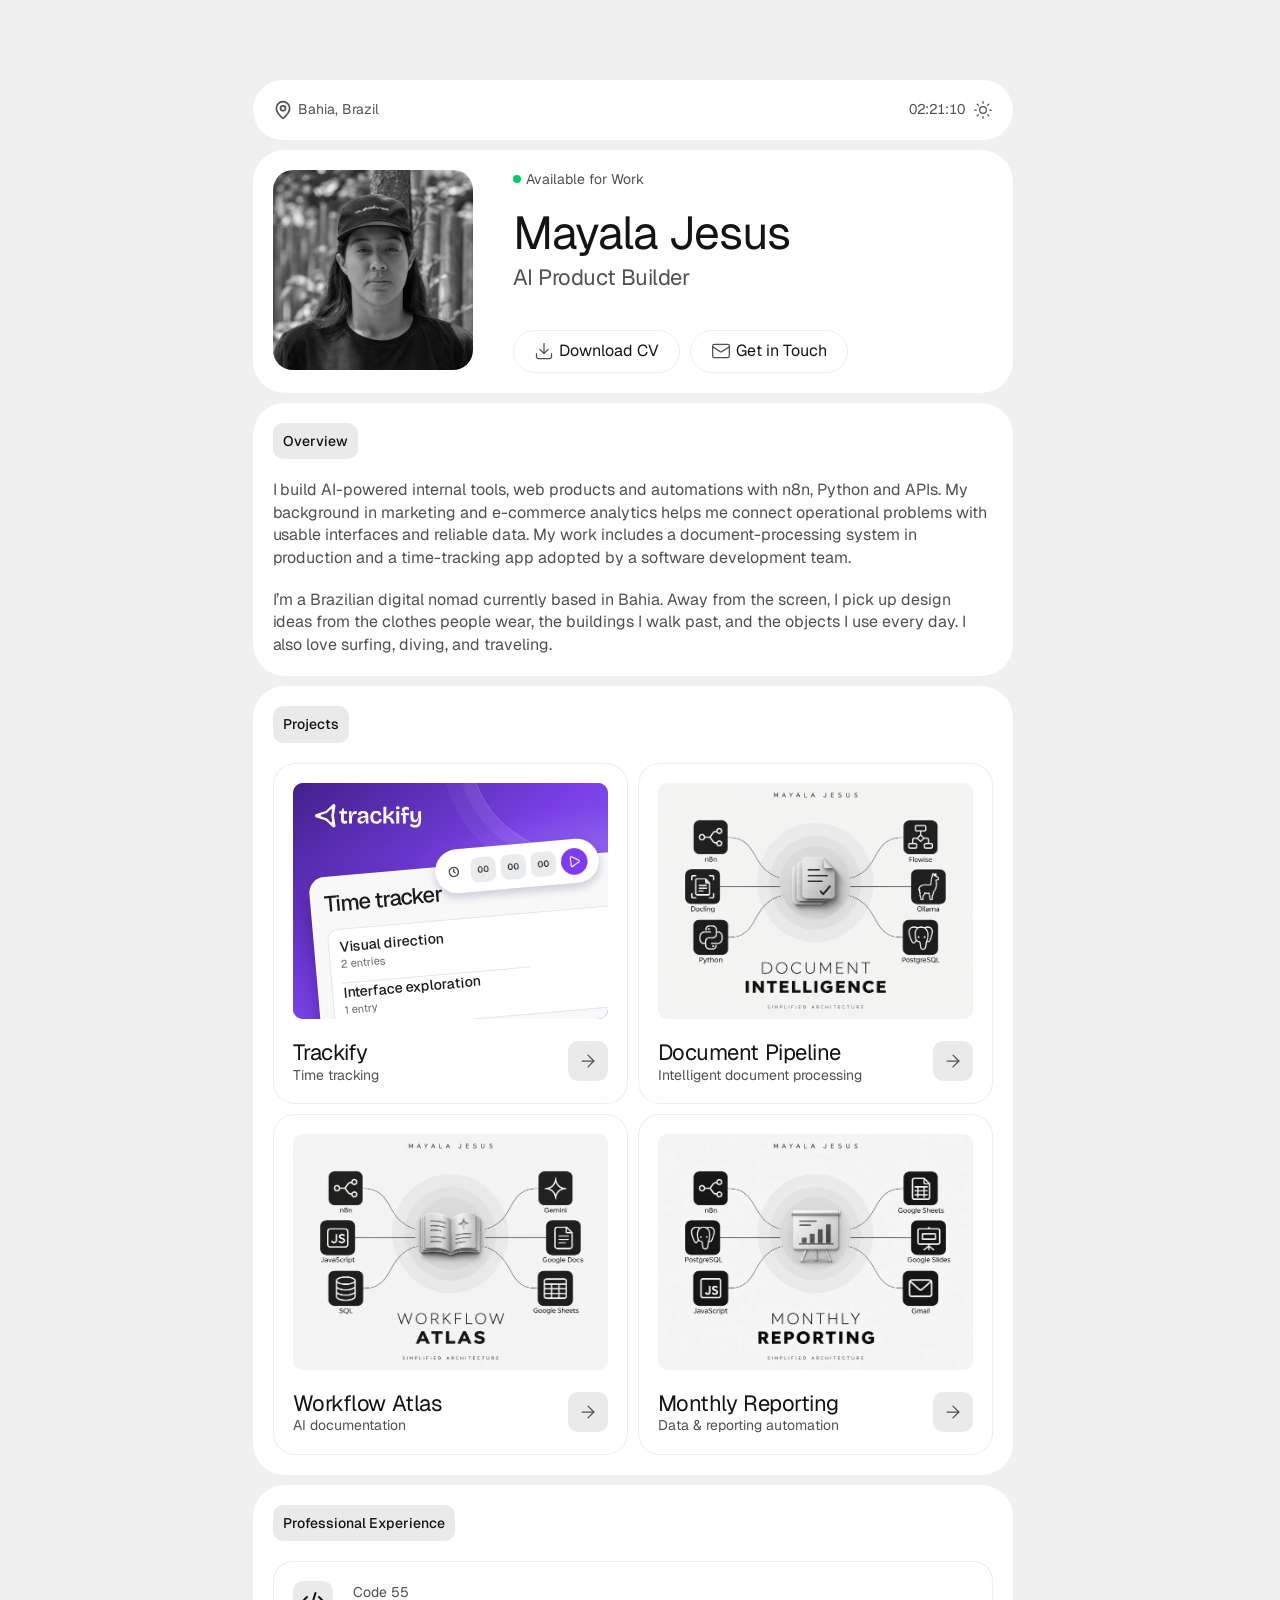
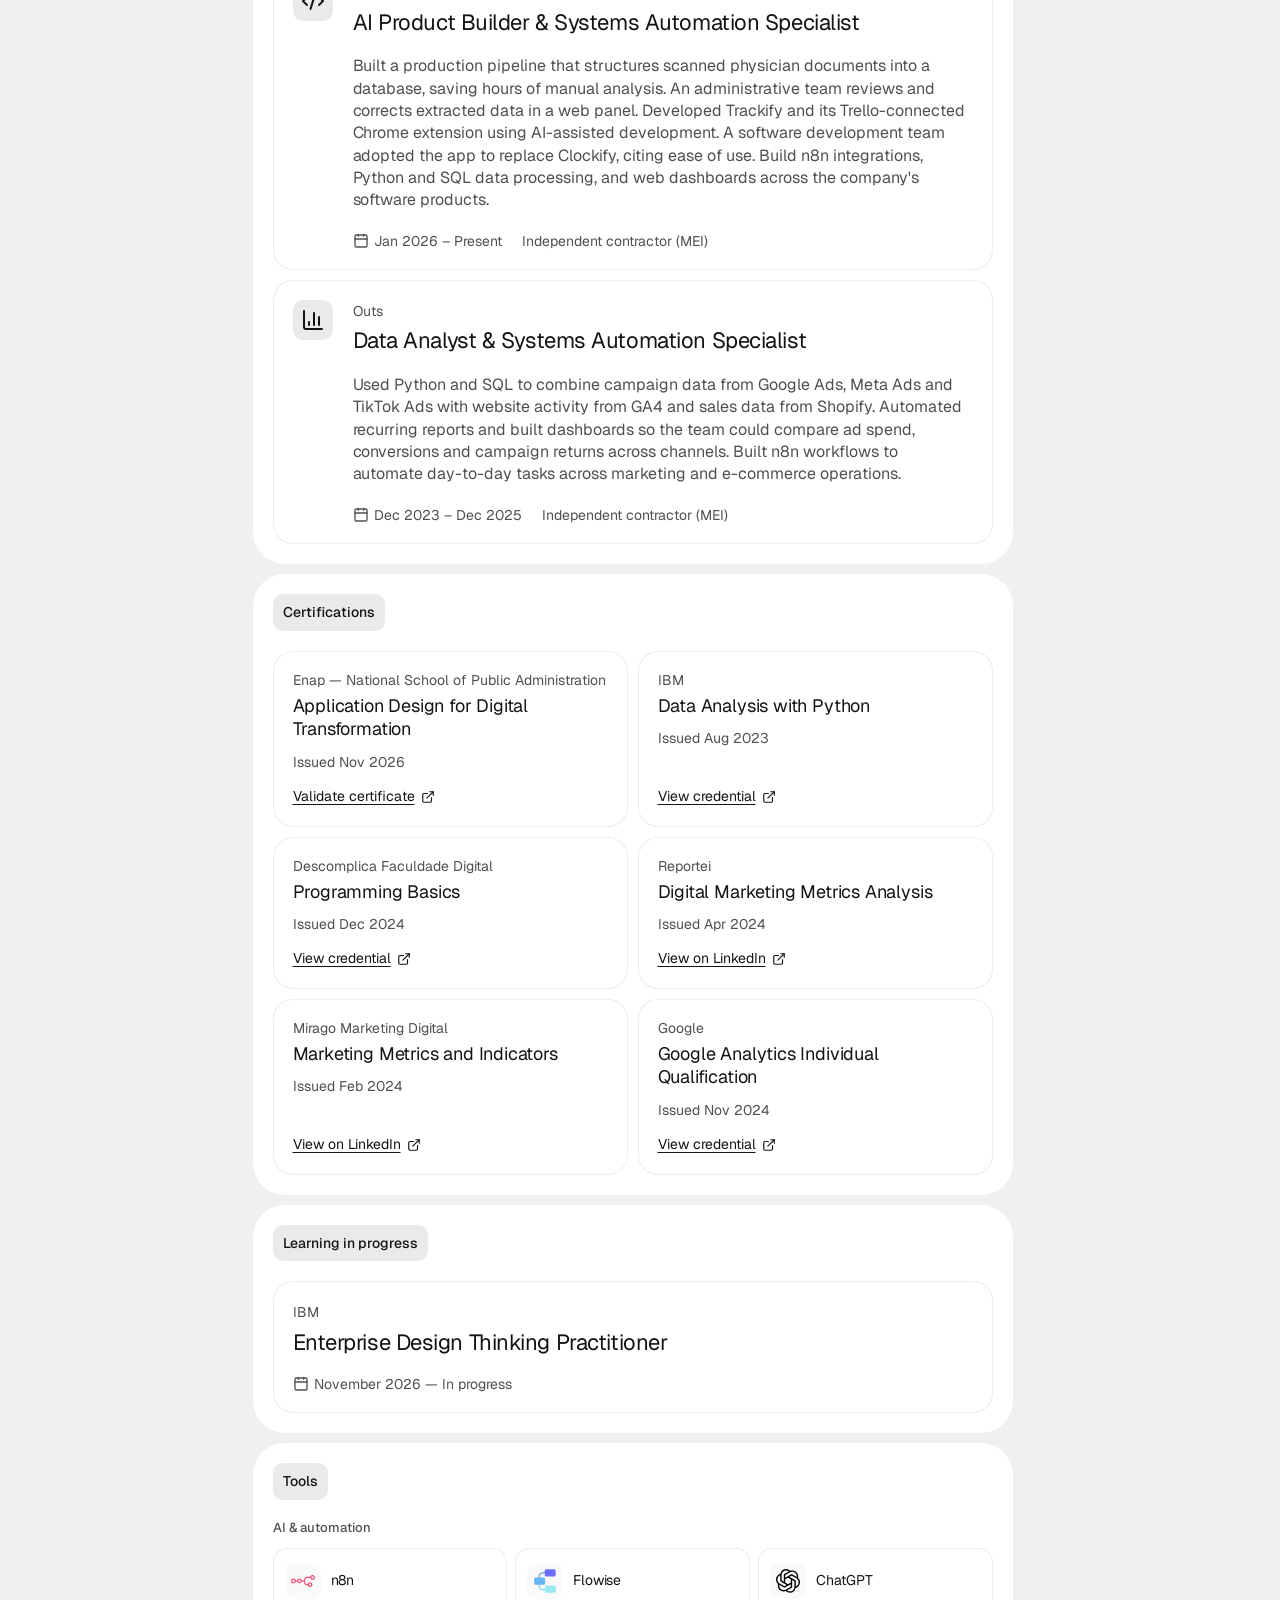
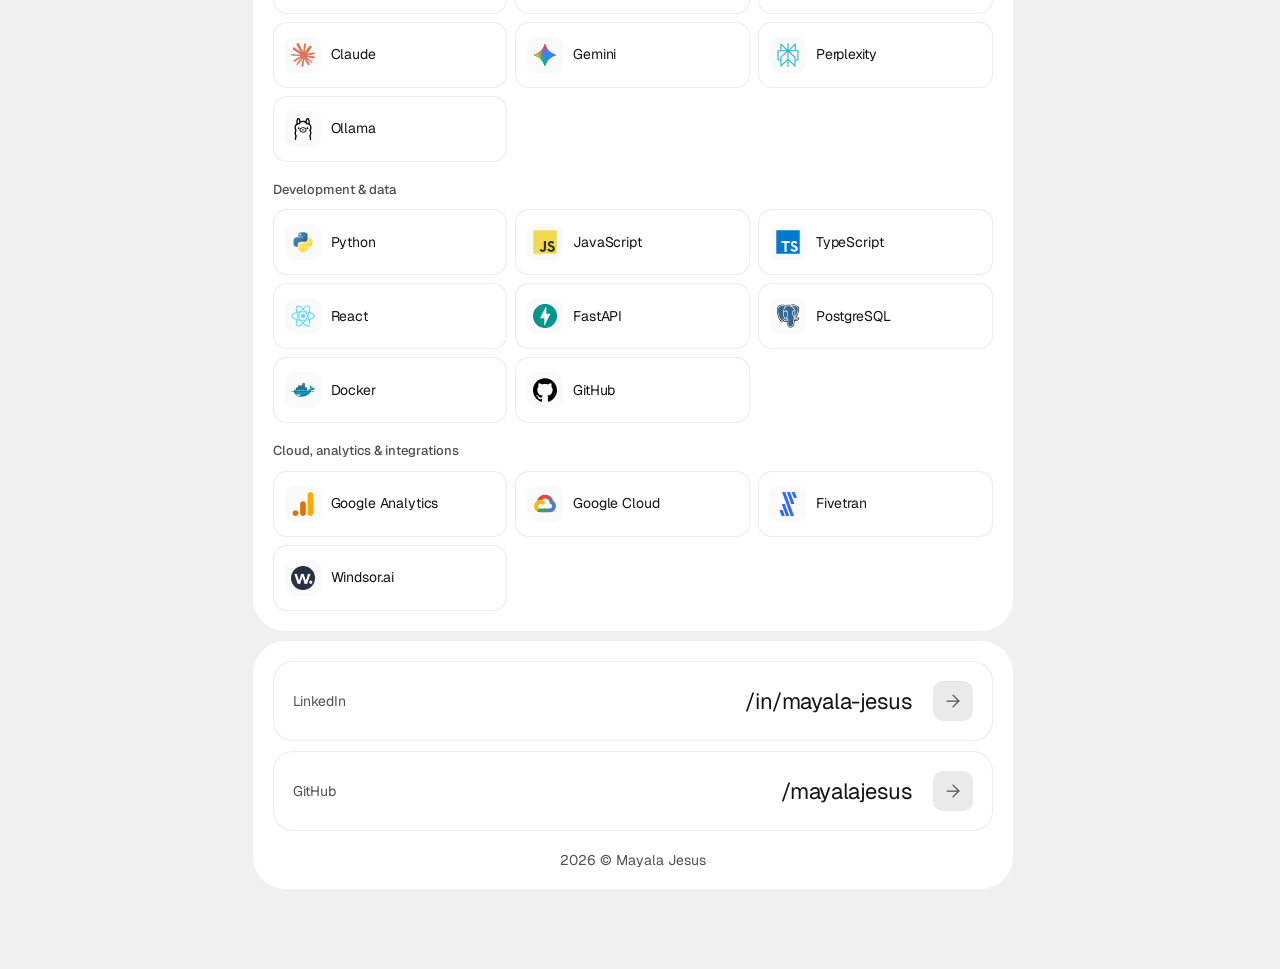
==== index.html @ 40689551 "Standardize certification cards with concise credential details" ====
<!doctype html>
<html lang="en" data-theme="light">
<head>
  <meta charset="UTF-8"/>
  <meta name="viewport" content="width=device-width, initial-scale=1"/>
  <meta name="theme-color" content="#f0f0f0"/>
  <meta name="description" content="AI-powered internal tools, web products and automations. Explore Mayala Jesus’s work in product development, document intelligence and systems automation."/>
  <link rel="preload" href="/fonts/geist-regular.woff2" as="font" type="font/woff2" crossorigin/>
  <title>Mayala Jesus — AI Product Builder</title>
  <script>
    try {
      const preference = localStorage.getItem("portfolio-theme");
      if (preference === "dark" || (!preference && matchMedia("(prefers-color-scheme: dark)").matches)) {
        document.documentElement.dataset.theme = "dark";
        document.querySelector('meta[name="theme-color"]').content = "#141414";
      }
    } catch { /* The light theme works without storage. */ }
  </script>
  <script type="module" crossorigin src="/assets/index-CMK_i9o8.js"></script>
  <link rel="stylesheet" crossorigin href="/assets/index--DJsXze3.css">
<link rel="canonical" href="https://mayalajesus.github.io/"/>
<meta property="og:title" content="Mayala Jesus — AI Product Builder"/>
<meta property="og:description" content="AI-powered internal tools, web products and automations. Explore Mayala Jesus’s work in product development, document intelligence and systems automation."/>
<meta property="og:url" content="https://mayalajesus.github.io/"/>
<meta property="og:type" content="website"/>
</head>
<body><div id="root"></div></body>
</html>
---- assets/index--DJsXze3.css ----
@font-face{font-family:Geist;src:url(/fonts/geist-regular.woff2) format("woff2");font-weight:400;font-display:swap}@font-face{font-family:Geist;src:url(/fonts/geist-medium.woff2) format("woff2");font-weight:500;font-display:swap}:root{scrollbar-gutter:stable;color-scheme:light;--bg: #f0f0f0;--panel: #fff;--chip: #eaeaea;--line: #ededed;--fg: #141414;--muted: #505050;--hover: #e3e3e3;--green: #00ce65;font:400 16px/1.4 Geist,Arial,sans-serif;color:var(--fg);background:var(--bg);-webkit-font-smoothing:antialiased}:root[data-theme=dark]{color-scheme:dark;--bg: #141414;--panel: #1f1f1f;--chip: #303030;--line: #303030;--fg: #fff;--muted: #b3b3b3;--hover: #383838}*{box-sizing:border-box}body,p,h1,h2,h3,dl,dd{margin:0}a,button{color:inherit;font:inherit}a{text-decoration:none}button{cursor:pointer}a:focus-visible,button:focus-visible{outline:2px solid #678dae;outline-offset:3px}.portfolio{width:min(760px,calc(100% - 20px));margin:80px auto;display:grid;gap:10px}.card,.location-bar{background:var(--panel);border-radius:32px;padding:20px;min-width:0}.location-bar,.location-bar span,.status,.button,.actions,.project-footer,.entry-meta,.entry-meta span,.tool,.contact-row,.repo-link{display:flex;align-items:center}.location-bar{justify-content:space-between;height:60px;font-size:14px;color:var(--muted)}.location-bar span{gap:5px}.location-bar .clock{gap:8px}.location-bar svg{width:20px;height:20px}.clock time{font-variant-numeric:tabular-nums}.button{color:var(--fg);border:1px solid var(--line);background:var(--panel);justify-content:center;gap:5px;border-radius:32px;padding:9px 20px;min-height:42px;transition:background .2s}.button svg{width:20px;height:20px;color:var(--muted);stroke-width:1.5}.button:hover,.project:hover .arrow,.contact-row:hover .arrow,.case-back:hover{background:var(--hover)}.clock .button{position:relative;min-height:20px;width:20px;padding:0;border:0;background:transparent}.clock .button:before{content:"";position:absolute;top:-10px;right:-6px;bottom:-10px;left:-6px}.profile{display:flex;gap:40px;align-items:stretch}.portrait{width:200px;height:200px;border-radius:20px;object-fit:cover;filter:grayscale(1)}.identity{min-width:0;display:flex;flex-direction:column;flex:1;align-items:flex-start}.status,small,.entry-meta{font-size:14px;line-height:1.3;color:var(--muted)}.status{gap:5px;margin-bottom:20px}.status i{width:8px;height:8px;border-radius:50%;background:var(--green)}h1{font-size:46px;letter-spacing:-.02em;line-height:1.1;font-weight:400}.role,h3,.project-footer strong,.contact-row strong,.tool strong{font-size:22px;font-weight:400;line-height:1.2;letter-spacing:-.02em}.role{color:var(--muted);margin-top:5px}.actions{gap:10px;flex-wrap:wrap;padding-top:40px;margin-top:auto}h2{justify-self:start;width:fit-content;font-size:14px;font-weight:500;line-height:1.2;border-radius:10px;padding:10px;background:var(--chip)}.section,.overview,.projects,.experience,.case-section{display:grid;gap:20px}.overview p,.inset p,.case-section p{font-size:16px;line-height:1.4;letter-spacing:-.01px;color:var(--muted)}.project-grid,.tool-grid,.case-facts{display:grid;grid-template-columns:repeat(2,minmax(0,1fr));gap:10px}.project,.inset{display:block;padding:20px;border-radius:20px;box-shadow:inset 0 0 0 1px var(--line);min-width:0}.project{border-radius:22px}.project-cover,.project .trackify-cover{display:block;width:100%;aspect-ratio:4/3;border-radius:10px;object-fit:cover;overflow:hidden}.project-footer{margin-top:20px;justify-content:space-between;gap:10px}.project-footer strong,.project-footer small,.tool strong,.tool small{display:block}.arrow{flex:none;width:40px;height:40px;border-radius:10px;color:var(--muted);background:var(--chip);display:grid;place-items:center;transition:background .2s}.arrow svg{width:20px;height:20px;stroke-width:1.5}.experience{gap:10px}.experience h2{margin-bottom:10px}.experience-entry{display:flex;gap:20px;align-items:flex-start}.company-icon{flex:none;display:grid;place-items:center;width:40px;height:40px;border-radius:10px;color:var(--fg);background:var(--chip)}.inset h3{margin:5px 0 0}.inset p,.entry-meta{margin-top:20px}.entry-meta{gap:8px 20px;flex-wrap:wrap}.entry-meta span{gap:5px}.entry-meta svg{width:16px;height:16px}.tool-group>h3{font-size:13px;color:var(--muted);font-weight:500;letter-spacing:0;margin-bottom:12px}.tool-group .tool-grid{list-style:none;padding:0;margin:0;grid-template-columns:repeat(3,minmax(0,1fr));gap:8px}.tool{display:flex;gap:10px;min-height:66px;padding:12px;border-radius:14px;transition:background .2s}.tool:hover{background:var(--hover)}.tool-logo{display:grid;place-items:center;flex:none;width:36px;height:36px;padding:6px;border-radius:9px;background:#fafafa;color:#222}.tool-logo img,.tool-logo svg{display:block;width:24px;height:24px;object-fit:contain}.tool-group .tool strong{font-size:14px;letter-spacing:-.01em;line-height:1.25;overflow-wrap:anywhere}.contact-list{display:grid;gap:10px}.contact-row{display:flex;gap:20px}.contact-row strong{flex:1;text-align:right}.copyright{text-align:center;margin-top:10px}.certification-grid{display:grid;grid-template-columns:repeat(2,minmax(0,1fr));gap:10px}.certification{display:flex;flex-direction:column;align-items:flex-start}.certification h3{font-size:18px;line-height:1.3;letter-spacing:-.01em}.certification .entry-meta{margin-top:12px;gap:6px 12px}.certification .source-link{margin-top:auto;padding-top:16px;font-size:14px}@media(max-width:600px){.certification-grid{grid-template-columns:1fr}}.case-header .case-facts{display:grid;gap:20px}.case-facts dt,.inset .fact-title{font-size:14px;font-weight:500;line-height:1.2;margin:0}.case-facts dd,.fact-title+p{margin:0;color:var(--muted)}.case-back{color:var(--muted)}.case-cover{padding:0;overflow:hidden}.case-cover .trackify-cover{border-radius:inherit}.repo-link{gap:8px;justify-content:space-between}.tech-list{display:flex;flex-wrap:wrap;gap:6px;list-style:none;padding:0;margin:18px 0 0}.tech-list li{font-size:12px;color:var(--muted);border:1px solid var(--line);border-radius:7px;padding:5px 8px}.flow-steps{list-style:none;padding:0;margin:0;display:grid;gap:10px}.flow-steps li{display:flex;align-items:center;gap:12px;color:var(--muted);font-size:15px}.flow-steps li>span{display:grid;place-items:center;width:32px;height:32px;flex:none;border-radius:8px;background:var(--chip);font-size:12px}.evidence-list{display:grid;gap:10px}.evidence-list h3{font-size:18px;margin:0}.evidence-list p{margin-top:10px}.source-link{display:inline-flex;align-items:center;gap:6px;margin-top:14px;font-size:14px;text-decoration:underline;text-underline-offset:3px}.case-section .evidence-note{font-size:13px}.case-outcome{padding:16px 20px;border-left:2px solid #7c998c}.case-outcome strong{font-size:13px;font-weight:500}.case-outcome p{margin-top:6px;color:var(--muted)}.case-section .sample-note{font-size:13px;line-height:1.5}.walkthrough-controls{display:flex;gap:8px;flex-wrap:wrap}.walkthrough-controls button{display:inline-flex;align-items:center;justify-content:center;gap:8px;background:var(--panel);border:1px solid var(--line);border-radius:10px;padding:10px 12px;font-size:14px;min-height:44px}.walkthrough-controls button[aria-pressed=true]{background:var(--fg);color:var(--panel);border-color:var(--fg)}.walkthrough-panel h3,.walkthrough-panel p{margin-top:12px}.walkthrough-icon{color:var(--muted)}.sample-fields{display:grid;margin-top:24px}.sample-fields>div{display:grid;grid-template-columns:1fr 1.5fr;gap:12px;border-top:1px solid var(--line);padding:12px 0;font-size:14px}.sample-fields dt{color:var(--muted)}.sample-fields dd{overflow-wrap:anywhere}.automation-cover{display:block;width:100%;height:auto;aspect-ratio:4/3;object-fit:contain;overflow:hidden;border-radius:10px;background:#f6f6f4}.case-cover .automation-cover{border-radius:inherit}@media(min-width:810px)and (max-width:1199px){.portfolio{margin-top:150px}}@media(max-width:809px){.portfolio{margin:10px auto}.profile{flex-direction:row;gap:20px;align-items:flex-start}.portrait{width:120px;height:120px;flex:none}.identity{align-items:flex-start;text-align:left}.status{margin-bottom:10px}h1{font-size:32px}.role,h3,.project-footer strong,.tool strong,.contact-row strong{font-size:18px}.actions{width:100%;padding-top:20px;flex-direction:row}.actions .button{font-size:14px;padding:9px 12px}.tool-grid,.project-grid{grid-template-columns:1fr}.experience-entry{flex-direction:column}.contact-row{gap:10px}}@media(max-width:480px){.tool-group .tool-grid{grid-template-columns:repeat(2,minmax(0,1fr))}.tool{gap:8px;padding:10px}.tool-logo{width:30px;height:30px;padding:4px}.tool-logo img,.tool-logo svg{width:22px;height:22px}.tool-group .tool strong{font-size:12px}.profile{position:relative;padding:20px}.portrait{position:absolute;top:20px;left:20px;width:72px;height:80px;border-radius:14px}.identity{width:100%;min-height:150px}.identity>.status,.identity>h1,.identity>.role{margin-left:88px}.identity>h1{font-size:26px}.identity>.status{font-size:12px;margin-bottom:6px}.identity>.role{font-size:16px}.actions{padding-top:24px;gap:8px}.actions .button{flex:1;padding:9px 10px}.case-facts{grid-template-columns:1fr}.contact-row{flex-wrap:wrap}.contact-row strong{font-size:16px;overflow-wrap:anywhere}}@media(prefers-reduced-motion:reduce){*,*:before,*:after{transition-duration:0s!important}}.trackify-cover{display:block;position:relative;width:100%;aspect-ratio:4 / 3;container-type:inline-size;overflow:hidden;isolation:isolate;border-radius:7px;background:#7e3bed}.trackify-art{position:absolute;top:0;right:0;bottom:0;left:0;overflow:hidden;background:radial-gradient(ellipse at 100% 100%,#baa4ff 0,transparent 64%),linear-gradient(142deg,#43208b,#7940e6 48%,#9870f1)}.trackify-art:before{content:"";position:absolute;width:112cqw;height:86cqw;top:-67cqw;right:-65cqw;border:1px solid rgb(255 255 255 / .19);border-radius:50%;box-shadow:0 0 0 4cqw #ffffff0e,0 0 0 9cqw #ffffff0b;transform:rotate(-32deg)}.trackify-wordmark{position:absolute;top:6.7cqw;left:7cqw;width:34cqw;filter:brightness(0) invert(1)}.trackify-sheet,.trackify-timer{position:absolute;transform:rotate(-5deg);border:1px solid rgb(255 255 255 / .9)}.trackify-sheet{top:25.5cqw;left:7cqw;width:110cqw;padding:4.5cqw 4cqw 6cqw;border-radius:5cqw;background:#f8f8f8;box-shadow:0 4cqw 7cqw #21045473}.interface-crop{position:relative;display:block;overflow:hidden}.interface-crop img{display:block;max-width:none;height:auto}.tracker-title{display:block;color:#1b1b1b;font-size:7cqw;font-weight:550;line-height:8.4cqw;letter-spacing:-.32cqw}.tracker-history{display:grid;gap:2.1cqw;margin-top:3.6cqw;padding:2.7cqw 3.3cqw;border:1px solid #e6e6e8;border-radius:3.5cqw;background:#fff}.tracker-entry{width:60cqw;min-height:12cqw;color:#1b1b1b;font-size:4.5cqw;font-weight:550;line-height:6cqw}.entry-count{display:block;color:#686871;font-size:3.5cqw;font-weight:400;line-height:5cqw}.tracker-entry+.tracker-entry{box-sizing:content-box;border-top:1px solid #e7e7ea}.trackify-timer{top:19.5cqw;right:3cqw;width:52cqw;padding:1.8cqw 2.4cqw;border-radius:20cqw;background:#fff;box-shadow:0 1.3cqw 3.2cqw #321d5e38}.timer-controls{width:100%}
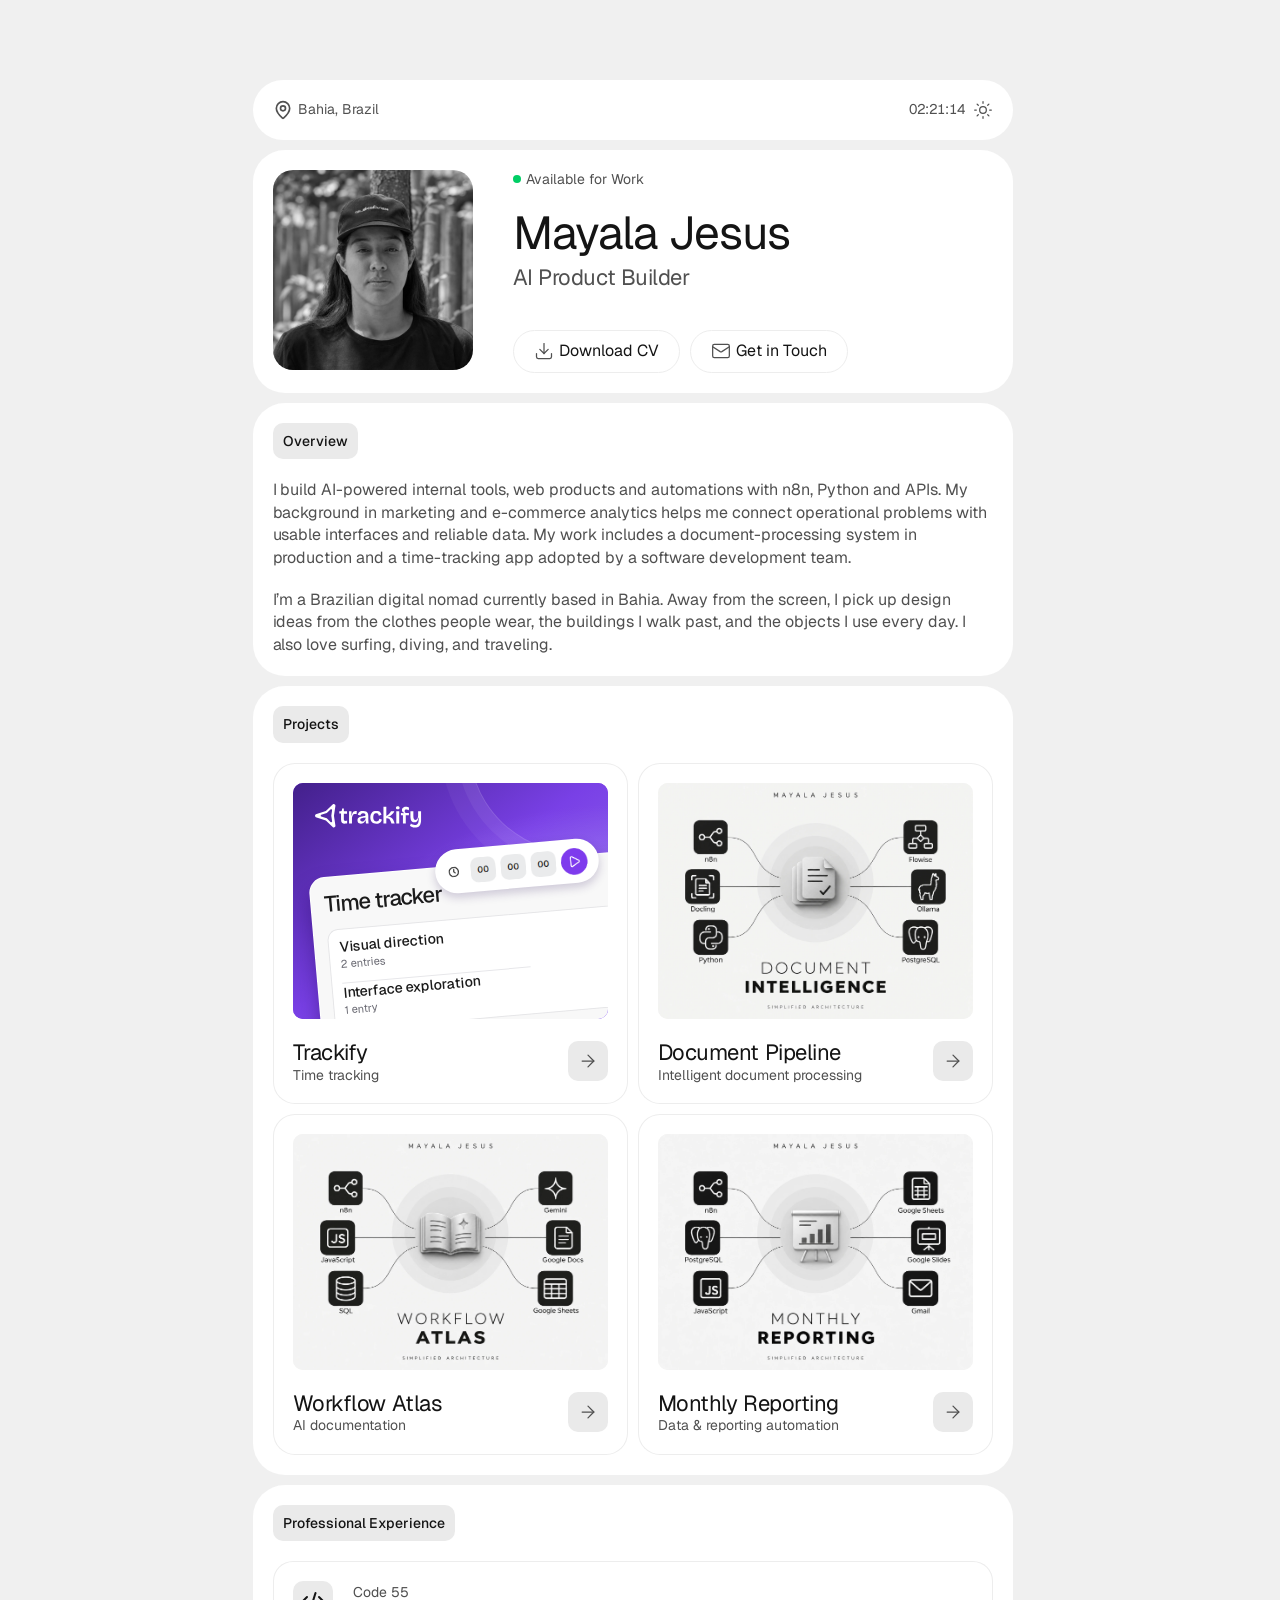
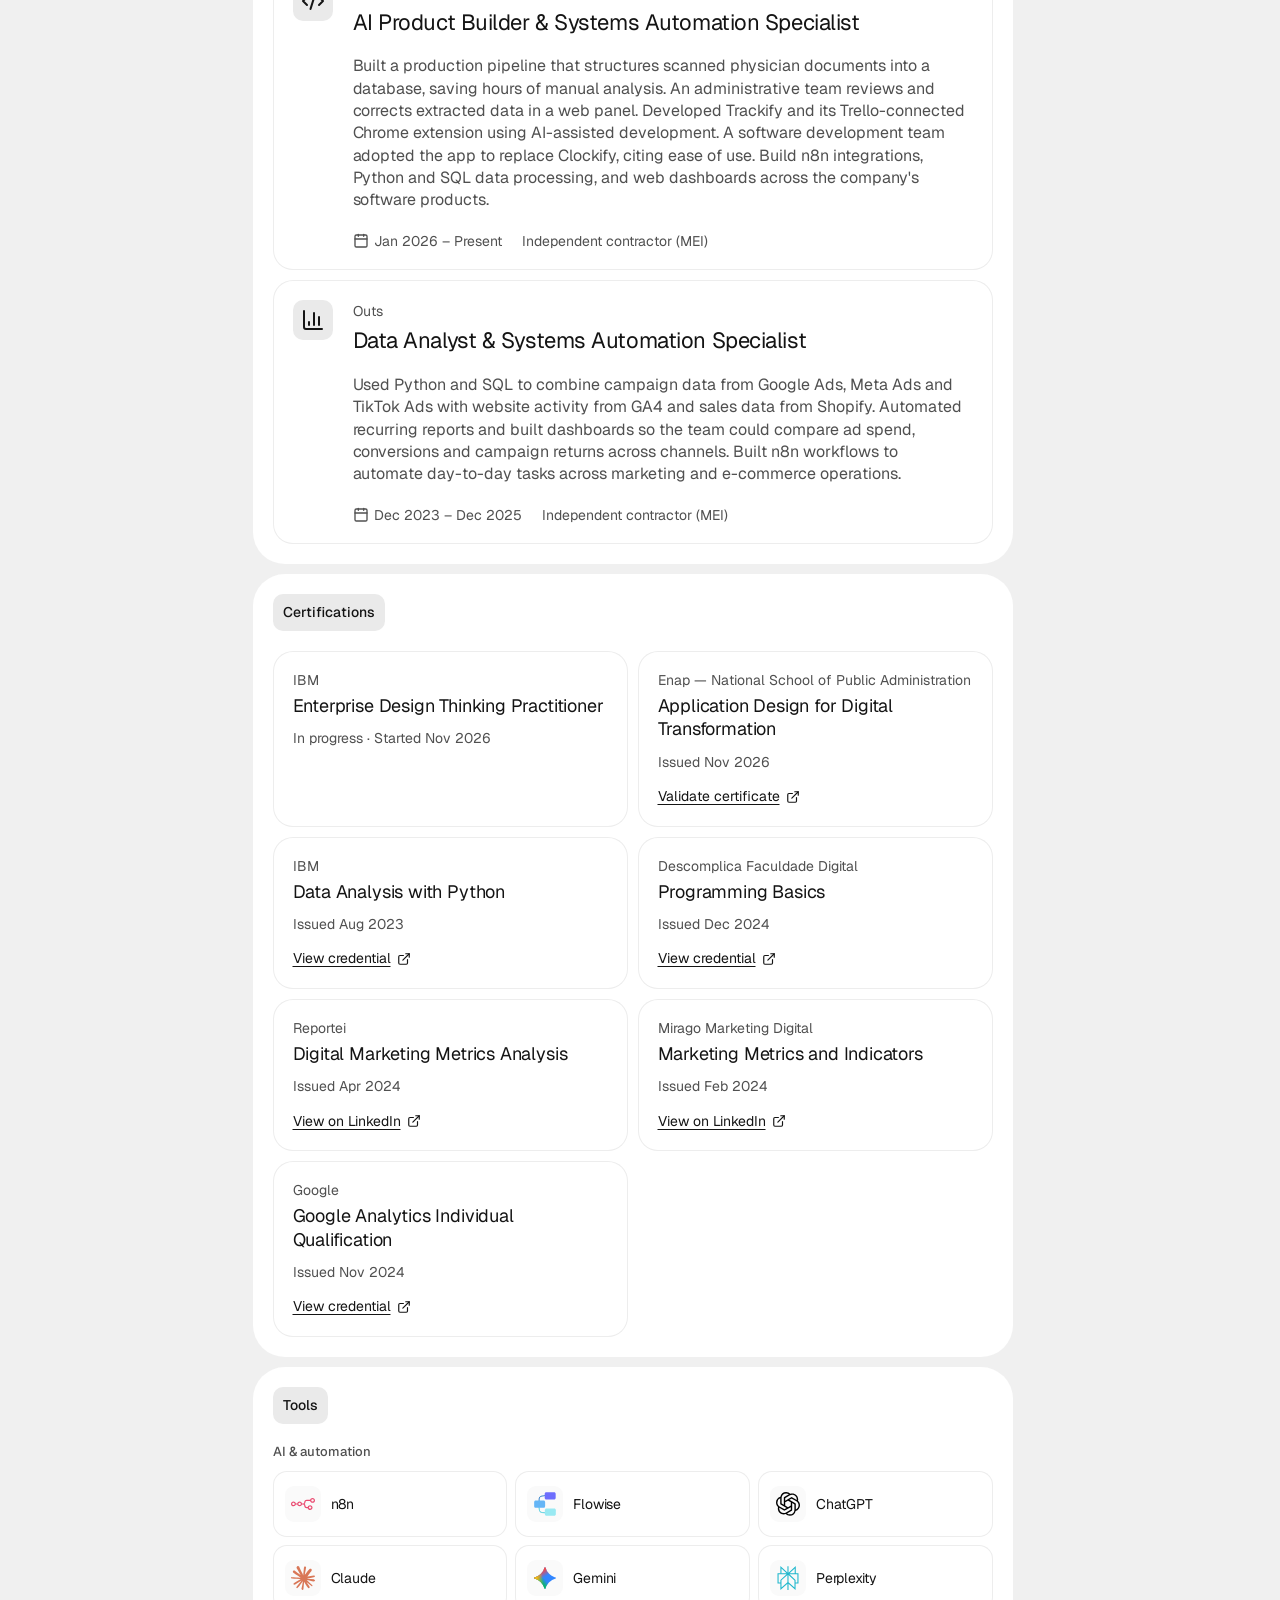
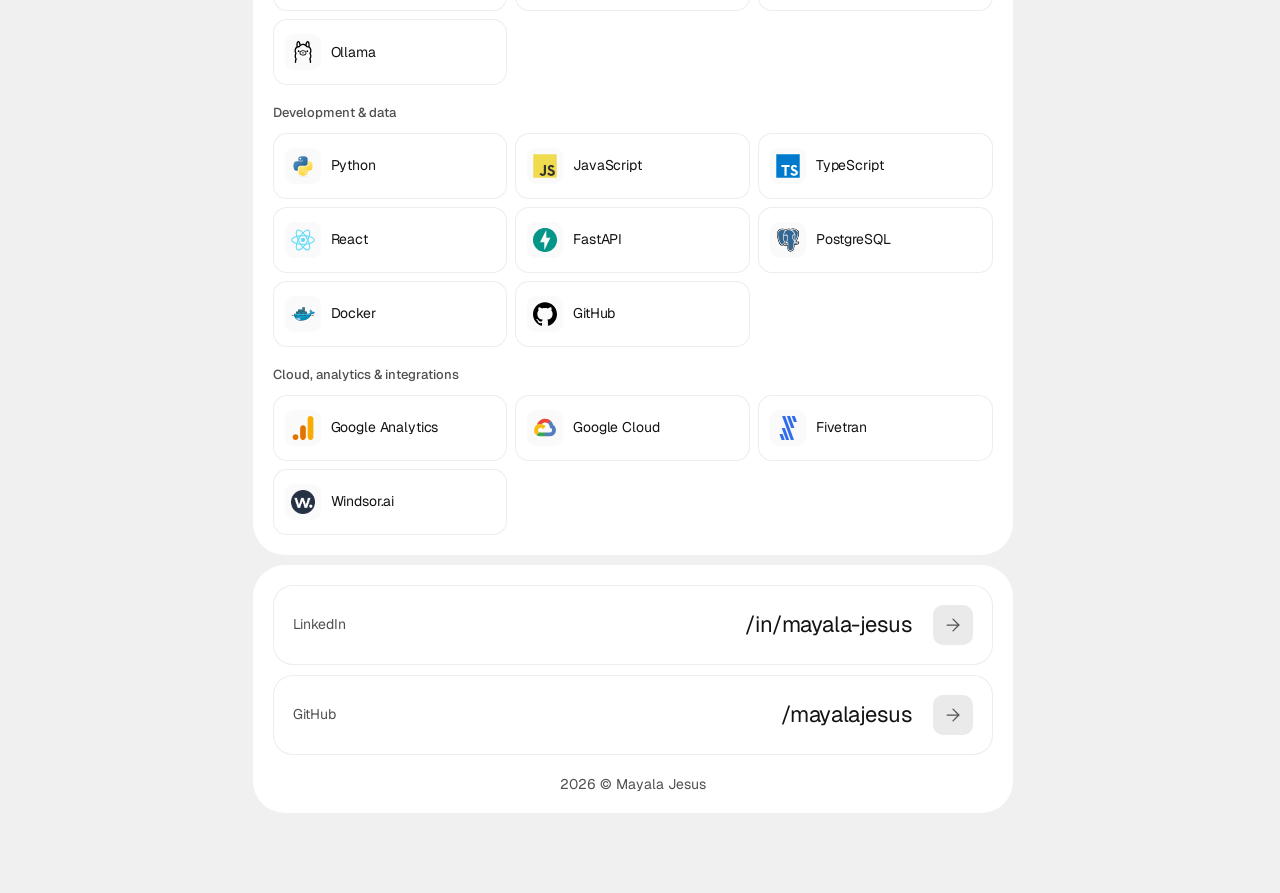
==== commit c50cd81b: "Place IBM Design Thinking first and consolidate certifications" ====
--- a/index.html
+++ b/index.html
@@ -16,7 +16,7 @@
       }
     } catch { /* The light theme works without storage. */ }
   </script>
-  <script type="module" crossorigin src="/assets/index-CMK_i9o8.js"></script>
+  <script type="module" crossorigin src="/assets/index-CHYc_owV.js"></script>
   <link rel="stylesheet" crossorigin href="/assets/index--DJsXze3.css">
 <link rel="canonical" href="https://mayalajesus.github.io/"/>
 <meta property="og:title" content="Mayala Jesus — AI Product Builder"/>
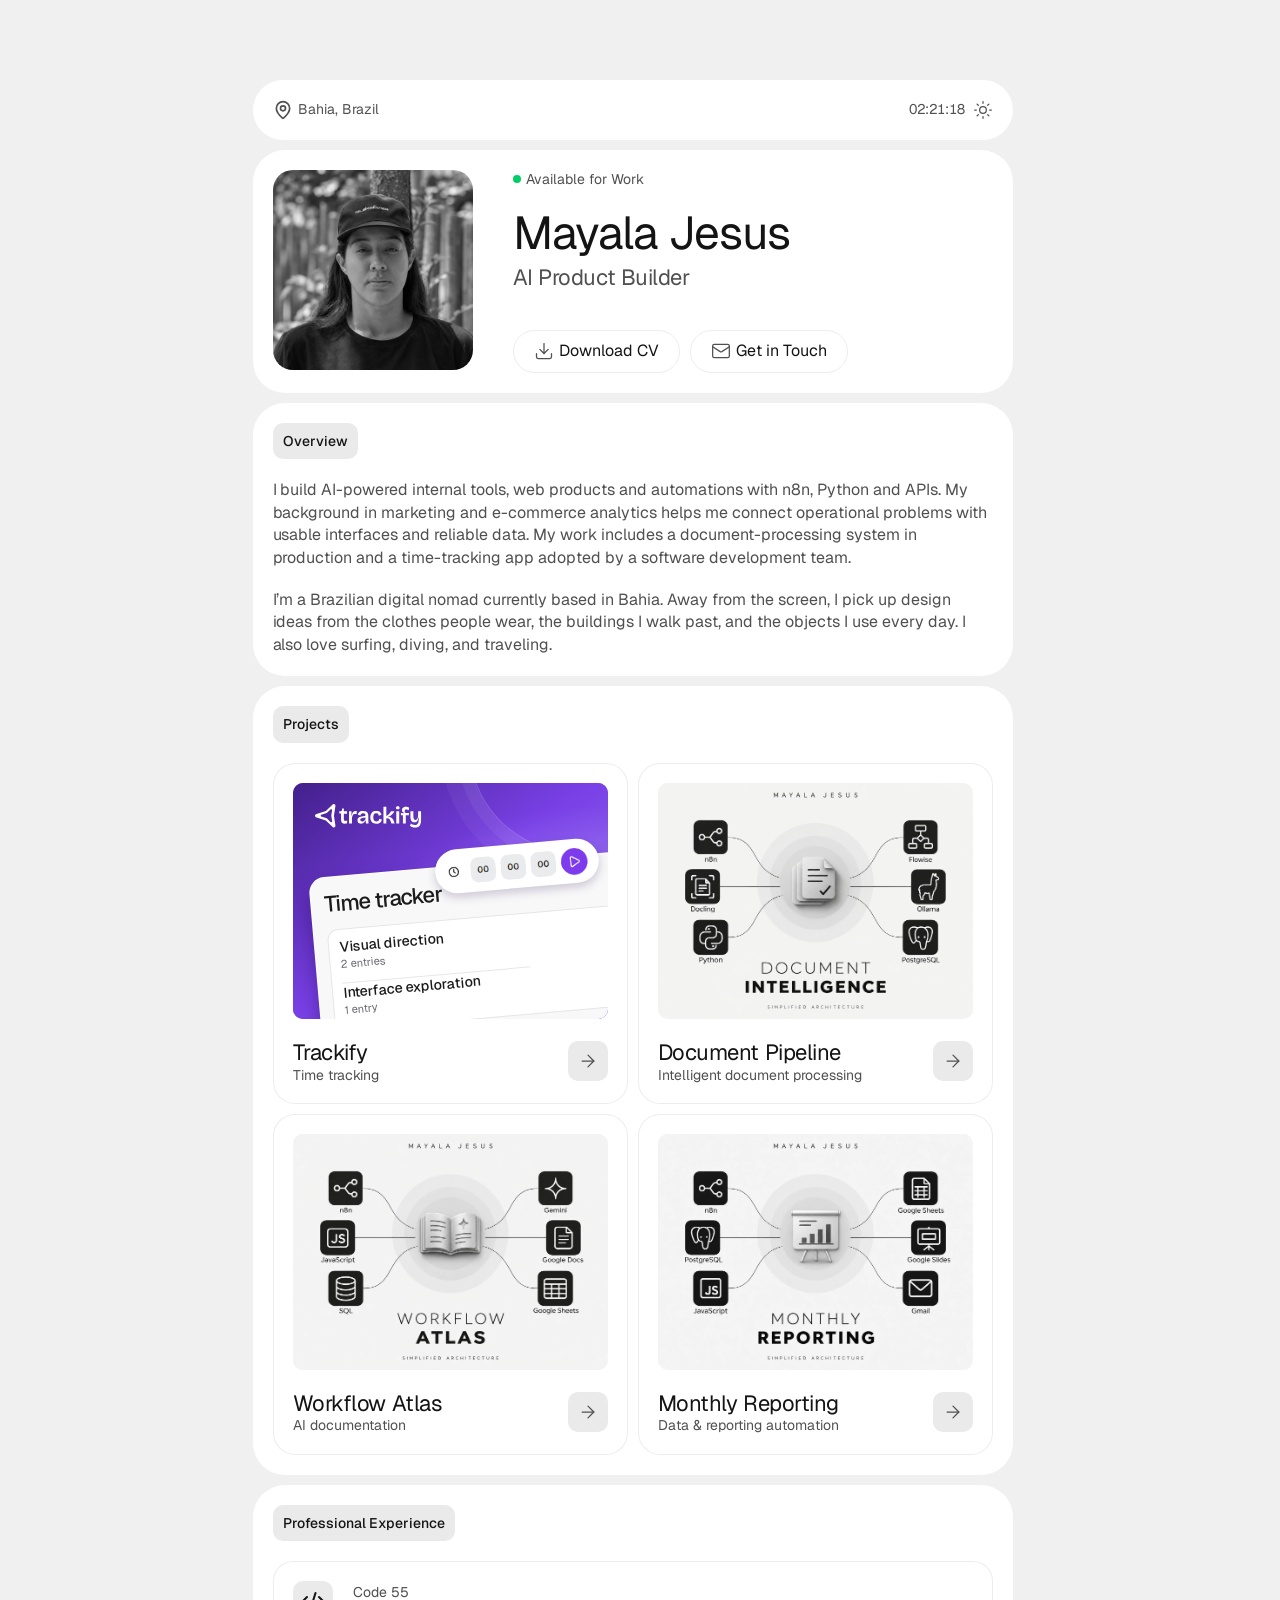
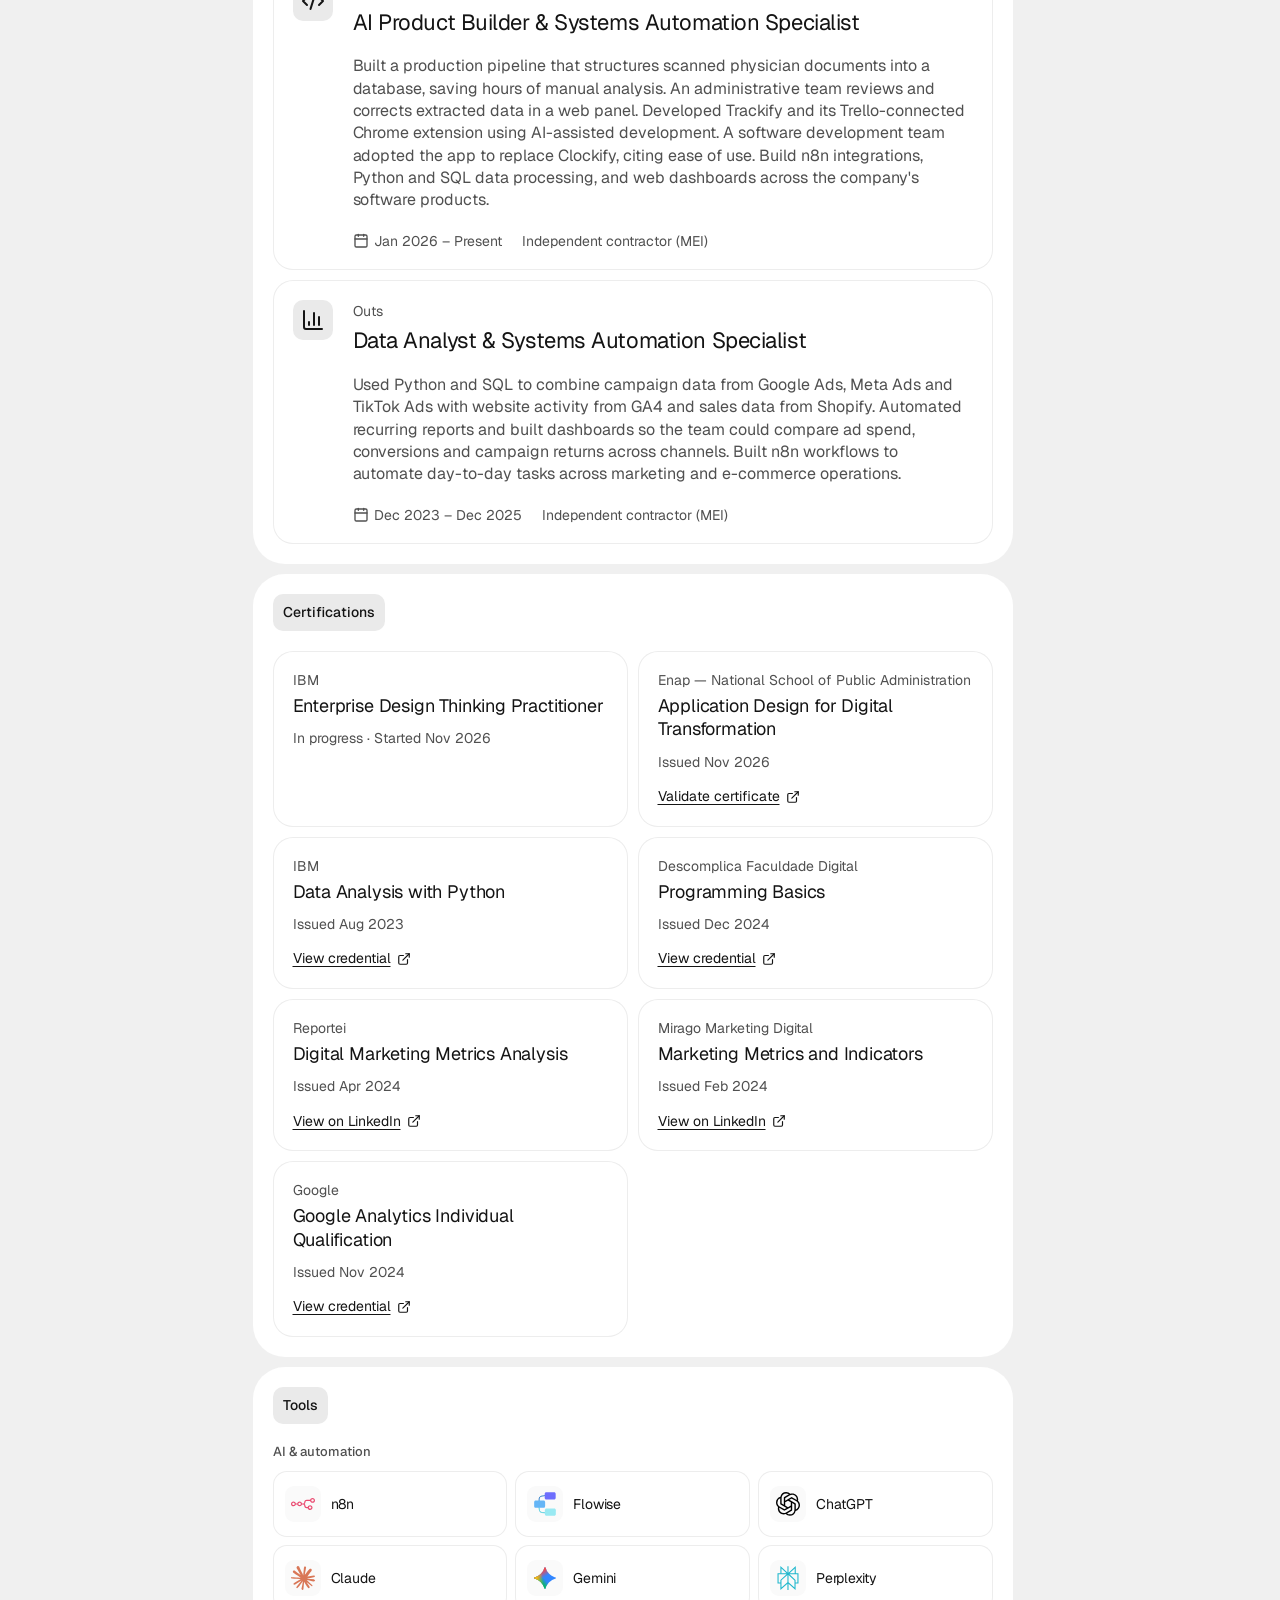
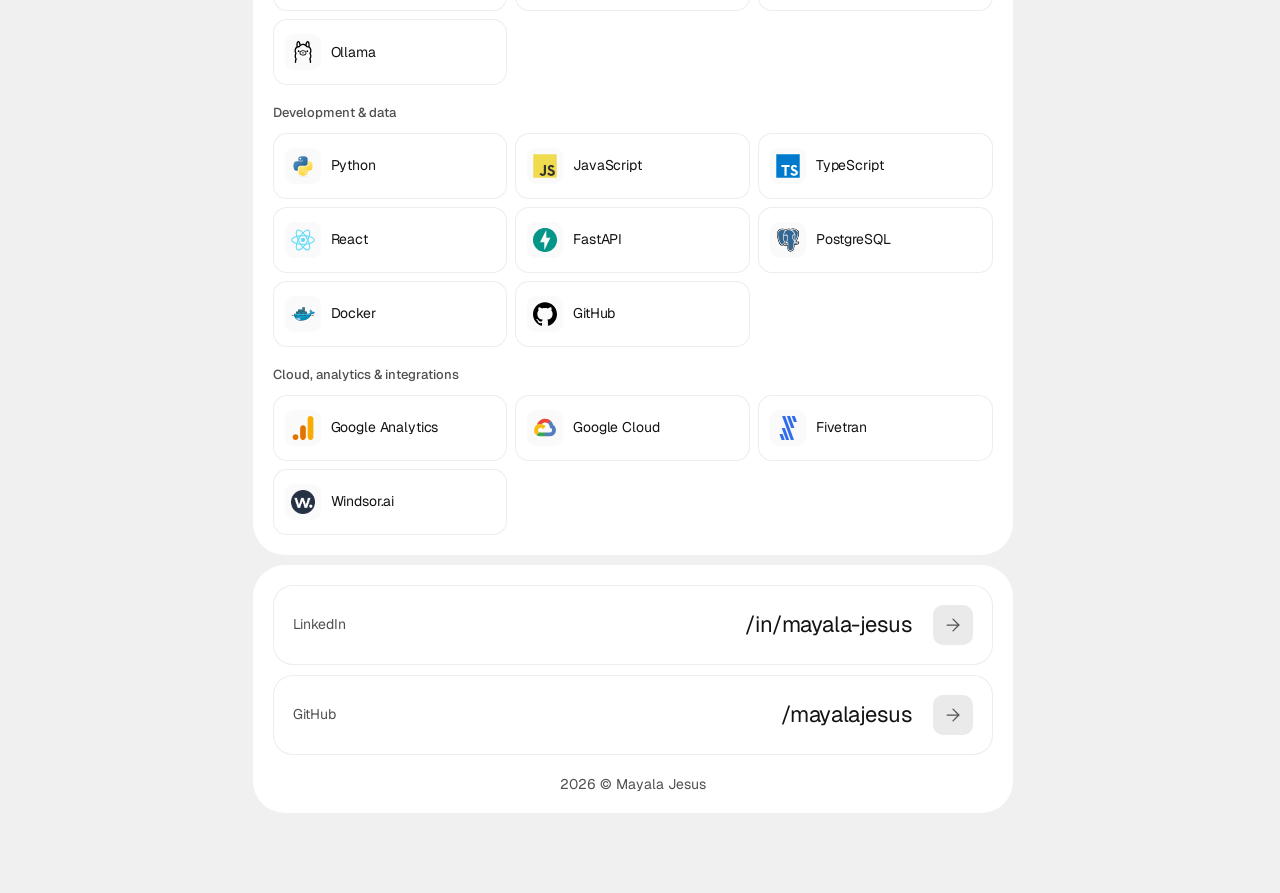
==== commit 417bc5a2: "Add real n8n screenshot galleries to automation cases" ====
--- a/index.html
+++ b/index.html
@@ -16,8 +16,8 @@
       }
     } catch { /* The light theme works without storage. */ }
   </script>
-  <script type="module" crossorigin src="/assets/index-CHYc_owV.js"></script>
-  <link rel="stylesheet" crossorigin href="/assets/index--DJsXze3.css">
+  <script type="module" crossorigin src="/assets/index-BShsCQft.js"></script>
+  <link rel="stylesheet" crossorigin href="/assets/index-BVHA77Xv.css">
 <link rel="canonical" href="https://mayalajesus.github.io/"/>
 <meta property="og:title" content="Mayala Jesus — AI Product Builder"/>
 <meta property="og:description" content="AI-powered internal tools, web products and automations. Explore Mayala Jesus’s work in product development, document intelligence and systems automation."/>
--- a/assets/index-BVHA77Xv.css
+++ b/assets/index-BVHA77Xv.css
@@ -0,0 +1 @@
+@font-face{font-family:Geist;src:url(/fonts/geist-regular.woff2) format("woff2");font-weight:400;font-display:swap}@font-face{font-family:Geist;src:url(/fonts/geist-medium.woff2) format("woff2");font-weight:500;font-display:swap}:root{scrollbar-gutter:stable;color-scheme:light;--bg: #f0f0f0;--panel: #fff;--chip: #eaeaea;--line: #ededed;--fg: #141414;--muted: #505050;--hover: #e3e3e3;--green: #00ce65;font:400 16px/1.4 Geist,Arial,sans-serif;color:var(--fg);background:var(--bg);-webkit-font-smoothing:antialiased}:root[data-theme=dark]{color-scheme:dark;--bg: #141414;--panel: #1f1f1f;--chip: #303030;--line: #303030;--fg: #fff;--muted: #b3b3b3;--hover: #383838}*{box-sizing:border-box}body,p,h1,h2,h3,dl,dd{margin:0}a,button{color:inherit;font:inherit}a{text-decoration:none}button{cursor:pointer}a:focus-visible,button:focus-visible{outline:2px solid #678dae;outline-offset:3px}.portfolio{width:min(760px,calc(100% - 20px));margin:80px auto;display:grid;gap:10px}.card,.location-bar{background:var(--panel);border-radius:32px;padding:20px;min-width:0}.location-bar,.location-bar span,.status,.button,.actions,.project-footer,.entry-meta,.entry-meta span,.tool,.contact-row,.repo-link{display:flex;align-items:center}.location-bar{justify-content:space-between;height:60px;font-size:14px;color:var(--muted)}.location-bar span{gap:5px}.location-bar .clock{gap:8px}.location-bar svg{width:20px;height:20px}.clock time{font-variant-numeric:tabular-nums}.button{color:var(--fg);border:1px solid var(--line);background:var(--panel);justify-content:center;gap:5px;border-radius:32px;padding:9px 20px;min-height:42px;transition:background .2s}.button svg{width:20px;height:20px;color:var(--muted);stroke-width:1.5}.button:hover,.project:hover .arrow,.contact-row:hover .arrow,.case-back:hover{background:var(--hover)}.clock .button{position:relative;min-height:20px;width:20px;padding:0;border:0;background:transparent}.clock .button:before{content:"";position:absolute;top:-10px;right:-6px;bottom:-10px;left:-6px}.profile{display:flex;gap:40px;align-items:stretch}.portrait{width:200px;height:200px;border-radius:20px;object-fit:cover;filter:grayscale(1)}.identity{min-width:0;display:flex;flex-direction:column;flex:1;align-items:flex-start}.status,small,.entry-meta{font-size:14px;line-height:1.3;color:var(--muted)}.status{gap:5px;margin-bottom:20px}.status i{width:8px;height:8px;border-radius:50%;background:var(--green)}h1{font-size:46px;letter-spacing:-.02em;line-height:1.1;font-weight:400}.role,h3,.project-footer strong,.contact-row strong,.tool strong{font-size:22px;font-weight:400;line-height:1.2;letter-spacing:-.02em}.role{color:var(--muted);margin-top:5px}.actions{gap:10px;flex-wrap:wrap;padding-top:40px;margin-top:auto}h2{justify-self:start;width:fit-content;font-size:14px;font-weight:500;line-height:1.2;border-radius:10px;padding:10px;background:var(--chip)}.section,.overview,.projects,.experience,.case-section{display:grid;gap:20px}.overview p,.inset p,.case-section p{font-size:16px;line-height:1.4;letter-spacing:-.01px;color:var(--muted)}.project-grid,.tool-grid,.case-facts{display:grid;grid-template-columns:repeat(2,minmax(0,1fr));gap:10px}.project,.inset{display:block;padding:20px;border-radius:20px;box-shadow:inset 0 0 0 1px var(--line);min-width:0}.project{border-radius:22px}.project-cover,.project .trackify-cover{display:block;width:100%;aspect-ratio:4/3;border-radius:10px;object-fit:cover;overflow:hidden}.project-footer{margin-top:20px;justify-content:space-between;gap:10px}.project-footer strong,.project-footer small,.tool strong,.tool small{display:block}.arrow{flex:none;width:40px;height:40px;border-radius:10px;color:var(--muted);background:var(--chip);display:grid;place-items:center;transition:background .2s}.arrow svg{width:20px;height:20px;stroke-width:1.5}.experience{gap:10px}.experience h2{margin-bottom:10px}.experience-entry{display:flex;gap:20px;align-items:flex-start}.company-icon{flex:none;display:grid;place-items:center;width:40px;height:40px;border-radius:10px;color:var(--fg);background:var(--chip)}.inset h3{margin:5px 0 0}.inset p,.entry-meta{margin-top:20px}.entry-meta{gap:8px 20px;flex-wrap:wrap}.entry-meta span{gap:5px}.entry-meta svg{width:16px;height:16px}.tool-group>h3{font-size:13px;color:var(--muted);font-weight:500;letter-spacing:0;margin-bottom:12px}.tool-group .tool-grid{list-style:none;padding:0;margin:0;grid-template-columns:repeat(3,minmax(0,1fr));gap:8px}.tool{display:flex;gap:10px;min-height:66px;padding:12px;border-radius:14px;transition:background .2s}.tool:hover{background:var(--hover)}.tool-logo{display:grid;place-items:center;flex:none;width:36px;height:36px;padding:6px;border-radius:9px;background:#fafafa;color:#222}.tool-logo img,.tool-logo svg{display:block;width:24px;height:24px;object-fit:contain}.tool-group .tool strong{font-size:14px;letter-spacing:-.01em;line-height:1.25;overflow-wrap:anywhere}.contact-list{display:grid;gap:10px}.contact-row{display:flex;gap:20px}.contact-row strong{flex:1;text-align:right}.copyright{text-align:center;margin-top:10px}.certification-grid{display:grid;grid-template-columns:repeat(2,minmax(0,1fr));gap:10px}.certification{display:flex;flex-direction:column;align-items:flex-start}.certification h3{font-size:18px;line-height:1.3;letter-spacing:-.01em}.certification .entry-meta{margin-top:12px;gap:6px 12px}.certification .source-link{margin-top:auto;padding-top:16px;font-size:14px}@media(max-width:600px){.certification-grid{grid-template-columns:1fr}}.case-header .case-facts{display:grid;gap:20px}.case-facts dt,.inset .fact-title{font-size:14px;font-weight:500;line-height:1.2;margin:0}.case-facts dd,.fact-title+p{margin:0;color:var(--muted)}.case-back{color:var(--muted)}.case-cover{padding:0;overflow:hidden}.case-cover .trackify-cover{border-radius:inherit}.repo-link{gap:8px;justify-content:space-between}.tech-list{display:flex;flex-wrap:wrap;gap:6px;list-style:none;padding:0;margin:18px 0 0}.tech-list li{font-size:12px;color:var(--muted);border:1px solid var(--line);border-radius:7px;padding:5px 8px}.flow-steps{list-style:none;padding:0;margin:0;display:grid;gap:10px}.flow-steps li{display:flex;align-items:center;gap:12px;color:var(--muted);font-size:15px}.flow-steps li>span{display:grid;place-items:center;width:32px;height:32px;flex:none;border-radius:8px;background:var(--chip);font-size:12px}.evidence-list{display:grid;gap:10px}.evidence-list h3{font-size:18px;margin:0}.evidence-list p{margin-top:10px}.source-link{display:inline-flex;align-items:center;gap:6px;margin-top:14px;font-size:14px;text-decoration:underline;text-underline-offset:3px}.case-section .evidence-note{font-size:13px}.case-outcome{padding:16px 20px;border-left:2px solid #7c998c}.case-outcome strong{font-size:13px;font-weight:500}.case-outcome p{margin-top:6px;color:var(--muted)}.case-section .sample-note{font-size:13px;line-height:1.5}.walkthrough-controls{display:flex;gap:8px;flex-wrap:wrap}.walkthrough-controls button{display:inline-flex;align-items:center;justify-content:center;gap:8px;background:var(--panel);border:1px solid var(--line);border-radius:10px;padding:10px 12px;font-size:14px;min-height:44px}.walkthrough-controls button[aria-pressed=true]{background:var(--fg);color:var(--panel);border-color:var(--fg)}.walkthrough-panel h3,.walkthrough-panel p{margin-top:12px}.walkthrough-icon{color:var(--muted)}.sample-fields{display:grid;margin-top:24px}.sample-fields>div{display:grid;grid-template-columns:1fr 1.5fr;gap:12px;border-top:1px solid var(--line);padding:12px 0;font-size:14px}.sample-fields dt{color:var(--muted)}.sample-fields dd{overflow-wrap:anywhere}.automation-cover{display:block;width:100%;height:auto;aspect-ratio:4/3;object-fit:contain;overflow:hidden;border-radius:10px;background:#f6f6f4}.case-cover .automation-cover{border-radius:inherit}.workflow-gallery{display:block;min-width:0;padding:24px}.gallery-heading,.gallery-navigation,.gallery-lightbox-heading{display:flex;justify-content:space-between;align-items:center;gap:16px}.gallery-eyebrow{display:block;font-size:11px;text-transform:uppercase;letter-spacing:.12em;color:var(--muted);margin-bottom:8px}.gallery-heading h2{margin:0;padding:0;background:none;font-size:21px;letter-spacing:-.03em}.gallery-count{font-size:13px;font-variant-numeric:tabular-nums}.gallery-count>span{color:var(--muted)}.gallery-track{display:grid;grid-auto-flow:column;grid-auto-columns:100%;gap:16px;overflow-x:auto;overscroll-behavior-x:contain;scroll-snap-type:x mandatory;scrollbar-width:none;margin-top:22px;border-radius:14px}.gallery-track::-webkit-scrollbar{display:none}.gallery-slide{min-width:0;margin:0;scroll-snap-align:start;scroll-snap-stop:always}.gallery-image-button{position:relative;display:grid;place-items:center;width:100%;aspect-ratio:2 / 1;padding:16px;overflow:hidden;border:1px solid #e5e8ea;border-radius:14px;background:#f8fafb;cursor:zoom-in}.gallery-image-button img{display:block;position:absolute;top:16px;right:16px;bottom:16px;left:16px;width:calc(100% - 32px);height:calc(100% - 32px);object-fit:contain}.gallery-expand{display:flex;align-items:center;gap:6px;position:absolute;bottom:10px;right:10px;padding:7px 9px;font-size:11px;color:#30383a;background:#fffffff2;border:1px solid #dfe3e5;border-radius:8px;box-shadow:0 2px 10px #00000008}.gallery-slide figcaption{padding:18px 2px 0}.gallery-slide figcaption h3{font-size:17px;margin:0;line-height:1.35;letter-spacing:-.02em}.gallery-slide figcaption p{font-size:14px;margin:8px 0 0;color:var(--muted);line-height:1.6}.gallery-navigation{margin-top:18px}.gallery-dots,.gallery-arrows{display:flex;align-items:center;gap:6px}.gallery-dots button{display:grid;place-items:center;width:28px;height:36px;padding:0;border:0;background:transparent;cursor:pointer}.gallery-dots button span{height:5px;width:5px;border-radius:10px;background:var(--muted);opacity:.45;transition:width .2s,opacity .2s}.gallery-dots button[aria-current] span{width:22px;opacity:1;background:var(--fg)}.gallery-arrows button,.gallery-close{display:grid;place-items:center;width:40px;height:40px;border:1px solid var(--line);background:var(--chip);border-radius:12px;color:var(--fg);cursor:pointer}.gallery-arrows button:disabled{opacity:.25;cursor:default}.gallery-arrows button:not(:disabled):hover,.gallery-close:hover{background:var(--hover)}.gallery-note{margin:16px 0 0;font-size:11px;color:var(--muted);line-height:1.5}.gallery-track:focus-visible,.workflow-gallery button:focus-visible,.gallery-close:focus-visible{outline:2px solid var(--fg);outline-offset:-2px}.gallery-lightbox-overlay{position:fixed;top:0;right:0;bottom:0;left:0;z-index:100;background:#080b0dd9;-webkit-backdrop-filter:blur(6px);backdrop-filter:blur(6px)}.gallery-lightbox{position:fixed;top:50%;left:50%;transform:translate(-50%,-50%);z-index:101;width:min(1400px,94vw);max-height:92dvh;overflow-y:auto;padding:22px;border:1px solid var(--line);border-radius:22px;background:var(--panel);color:var(--fg);box-shadow:0 30px 100px #0008}.gallery-lightbox-heading{margin-bottom:20px}.gallery-lightbox-heading h2{margin:0;font-size:20px;background:none;padding:0}.gallery-close{flex:none}.gallery-lightbox>img{display:block;width:100%;max-height:65dvh;object-fit:contain;border-radius:12px;background:#f8fafb}.gallery-lightbox>p{color:var(--muted);margin-top:16px;font-size:14px}@media(max-width:480px){.workflow-gallery{padding:18px}.gallery-image-button{aspect-ratio:1.5;padding:8px}.gallery-image-button img{top:8px;right:8px;bottom:8px;left:8px;width:calc(100% - 16px);height:calc(100% - 16px)}.gallery-track{margin-top:18px}.gallery-slide figcaption h3{font-size:16px}.gallery-lightbox{padding:14px;border-radius:16px}.gallery-lightbox-heading h2{font-size:17px}}@media(min-width:810px)and (max-width:1199px){.portfolio{margin-top:150px}}@media(max-width:809px){.portfolio{margin:10px auto}.profile{flex-direction:row;gap:20px;align-items:flex-start}.portrait{width:120px;height:120px;flex:none}.identity{align-items:flex-start;text-align:left}.status{margin-bottom:10px}h1{font-size:32px}.role,h3,.project-footer strong,.tool strong,.contact-row strong{font-size:18px}.actions{width:100%;padding-top:20px;flex-direction:row}.actions .button{font-size:14px;padding:9px 12px}.tool-grid,.project-grid{grid-template-columns:1fr}.experience-entry{flex-direction:column}.contact-row{gap:10px}}@media(max-width:480px){.tool-group .tool-grid{grid-template-columns:repeat(2,minmax(0,1fr))}.tool{gap:8px;padding:10px}.tool-logo{width:30px;height:30px;padding:4px}.tool-logo img,.tool-logo svg{width:22px;height:22px}.tool-group .tool strong{font-size:12px}.profile{position:relative;padding:20px}.portrait{position:absolute;top:20px;left:20px;width:72px;height:80px;border-radius:14px}.identity{width:100%;min-height:150px}.identity>.status,.identity>h1,.identity>.role{margin-left:88px}.identity>h1{font-size:26px}.identity>.status{font-size:12px;margin-bottom:6px}.identity>.role{font-size:16px}.actions{padding-top:24px;gap:8px}.actions .button{flex:1;padding:9px 10px}.case-facts{grid-template-columns:1fr}.contact-row{flex-wrap:wrap}.contact-row strong{font-size:16px;overflow-wrap:anywhere}}@media(prefers-reduced-motion:reduce){*,*:before,*:after{transition-duration:0s!important}}.trackify-cover{display:block;position:relative;width:100%;aspect-ratio:4 / 3;container-type:inline-size;overflow:hidden;isolation:isolate;border-radius:7px;background:#7e3bed}.trackify-art{position:absolute;top:0;right:0;bottom:0;left:0;overflow:hidden;background:radial-gradient(ellipse at 100% 100%,#baa4ff 0,transparent 64%),linear-gradient(142deg,#43208b,#7940e6 48%,#9870f1)}.trackify-art:before{content:"";position:absolute;width:112cqw;height:86cqw;top:-67cqw;right:-65cqw;border:1px solid rgb(255 255 255 / .19);border-radius:50%;box-shadow:0 0 0 4cqw #ffffff0e,0 0 0 9cqw #ffffff0b;transform:rotate(-32deg)}.trackify-wordmark{position:absolute;top:6.7cqw;left:7cqw;width:34cqw;filter:brightness(0) invert(1)}.trackify-sheet,.trackify-timer{position:absolute;transform:rotate(-5deg);border:1px solid rgb(255 255 255 / .9)}.trackify-sheet{top:25.5cqw;left:7cqw;width:110cqw;padding:4.5cqw 4cqw 6cqw;border-radius:5cqw;background:#f8f8f8;box-shadow:0 4cqw 7cqw #21045473}.interface-crop{position:relative;display:block;overflow:hidden}.interface-crop img{display:block;max-width:none;height:auto}.tracker-title{display:block;color:#1b1b1b;font-size:7cqw;font-weight:550;line-height:8.4cqw;letter-spacing:-.32cqw}.tracker-history{display:grid;gap:2.1cqw;margin-top:3.6cqw;padding:2.7cqw 3.3cqw;border:1px solid #e6e6e8;border-radius:3.5cqw;background:#fff}.tracker-entry{width:60cqw;min-height:12cqw;color:#1b1b1b;font-size:4.5cqw;font-weight:550;line-height:6cqw}.entry-count{display:block;color:#686871;font-size:3.5cqw;font-weight:400;line-height:5cqw}.tracker-entry+.tracker-entry{box-sizing:content-box;border-top:1px solid #e7e7ea}.trackify-timer{top:19.5cqw;right:3cqw;width:52cqw;padding:1.8cqw 2.4cqw;border-radius:20cqw;background:#fff;box-shadow:0 1.3cqw 3.2cqw #321d5e38}.timer-controls{width:100%}
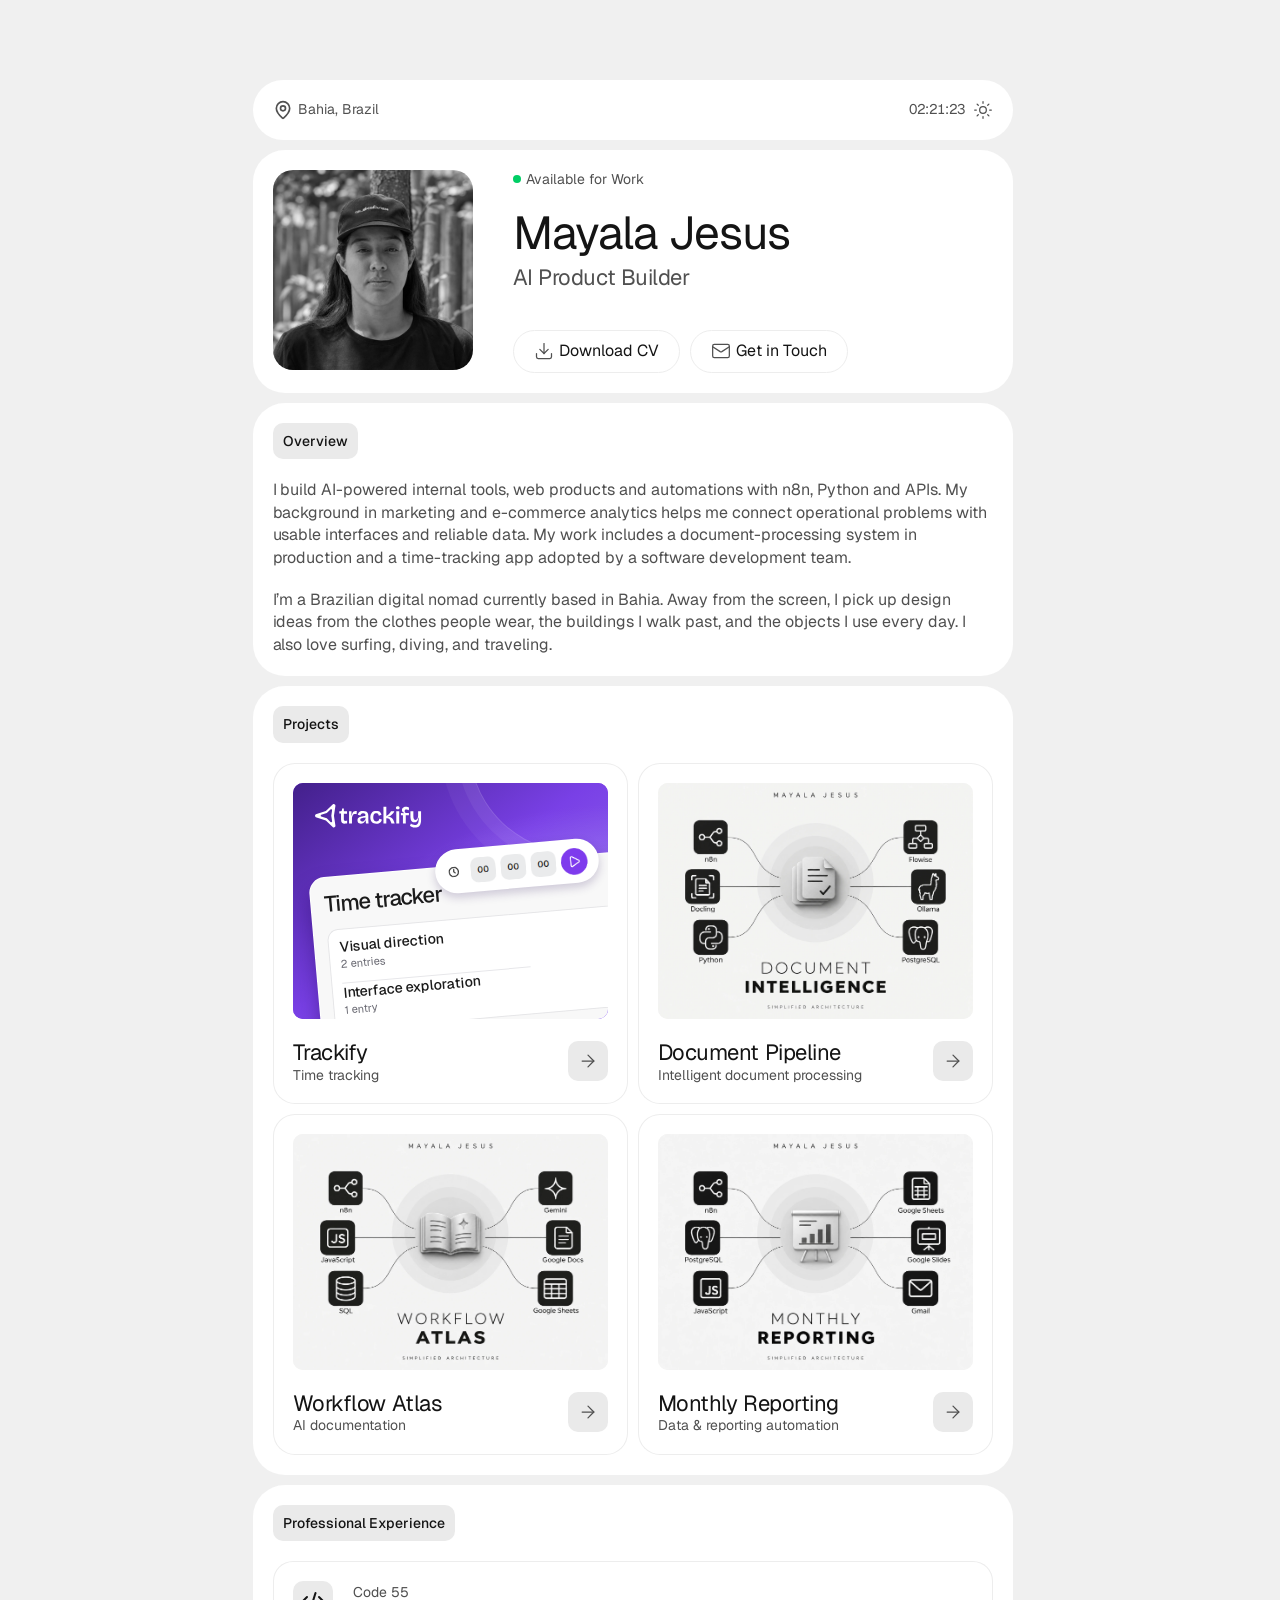
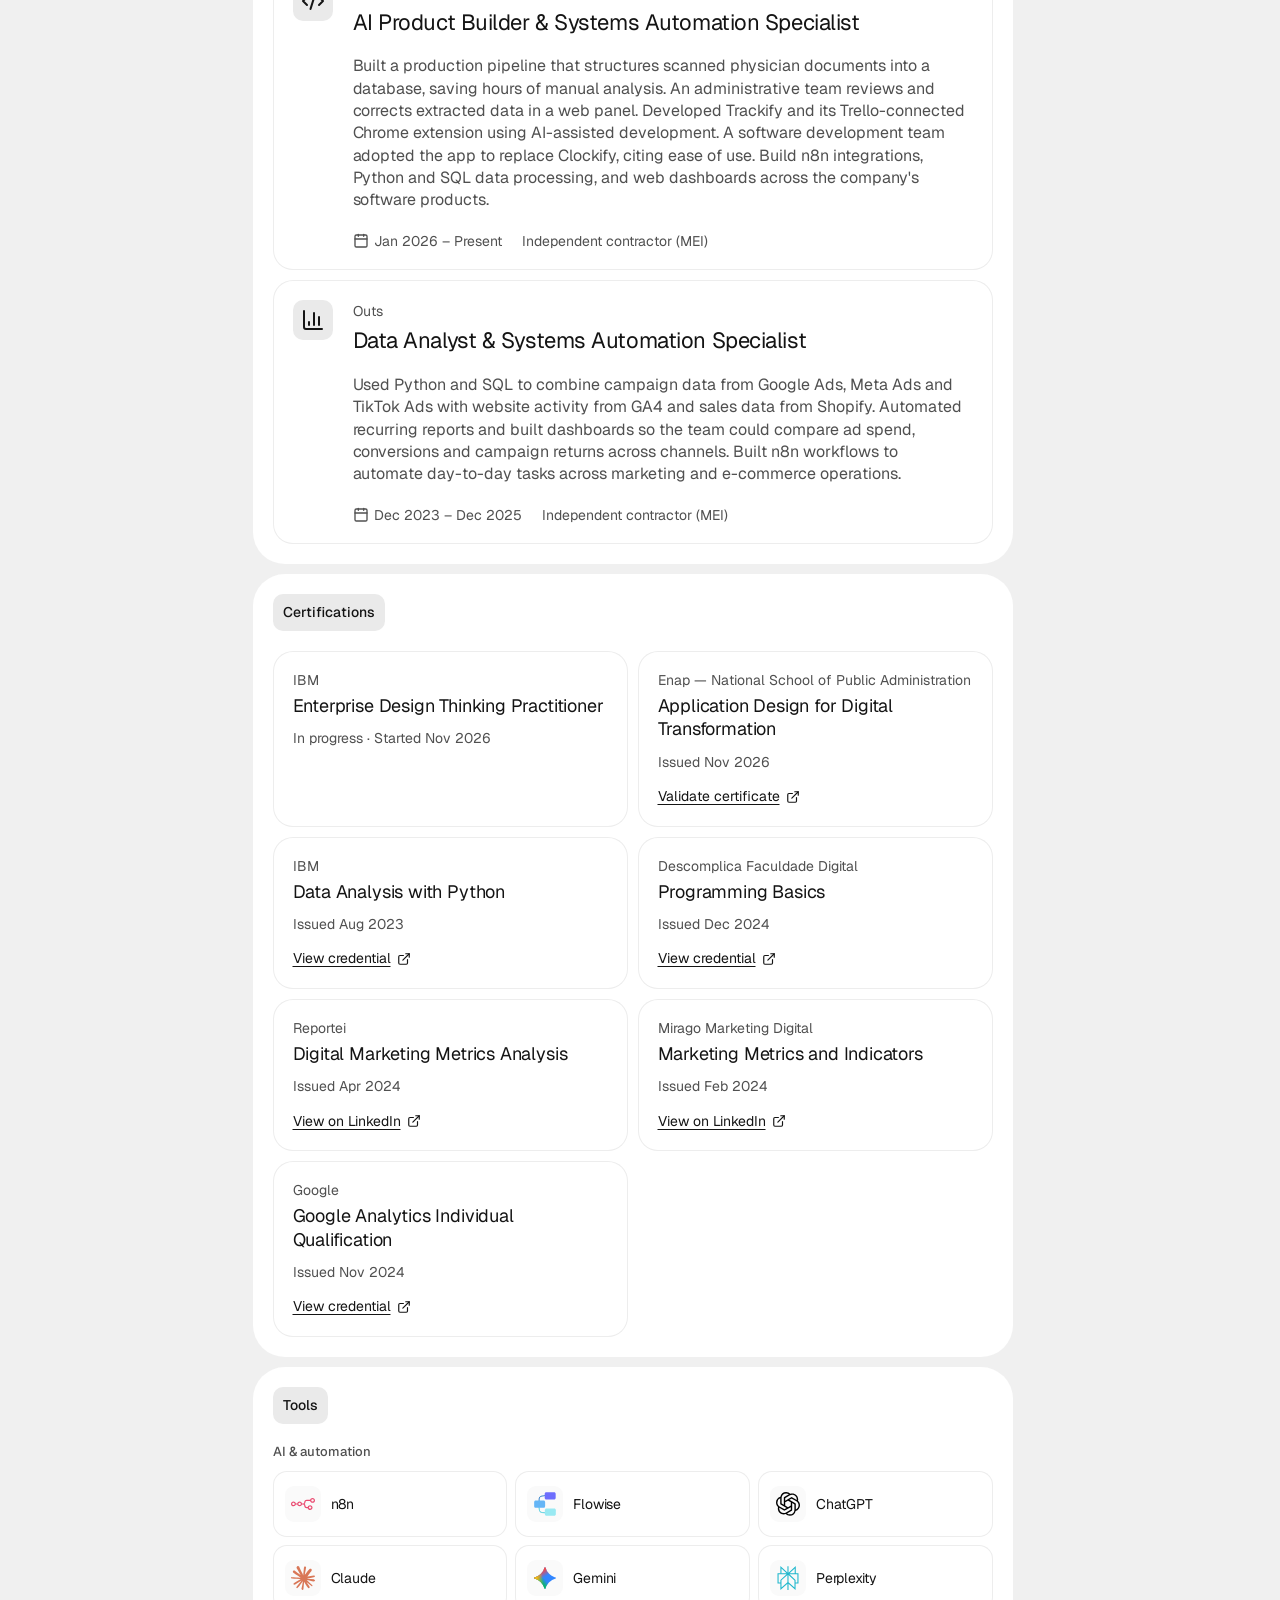
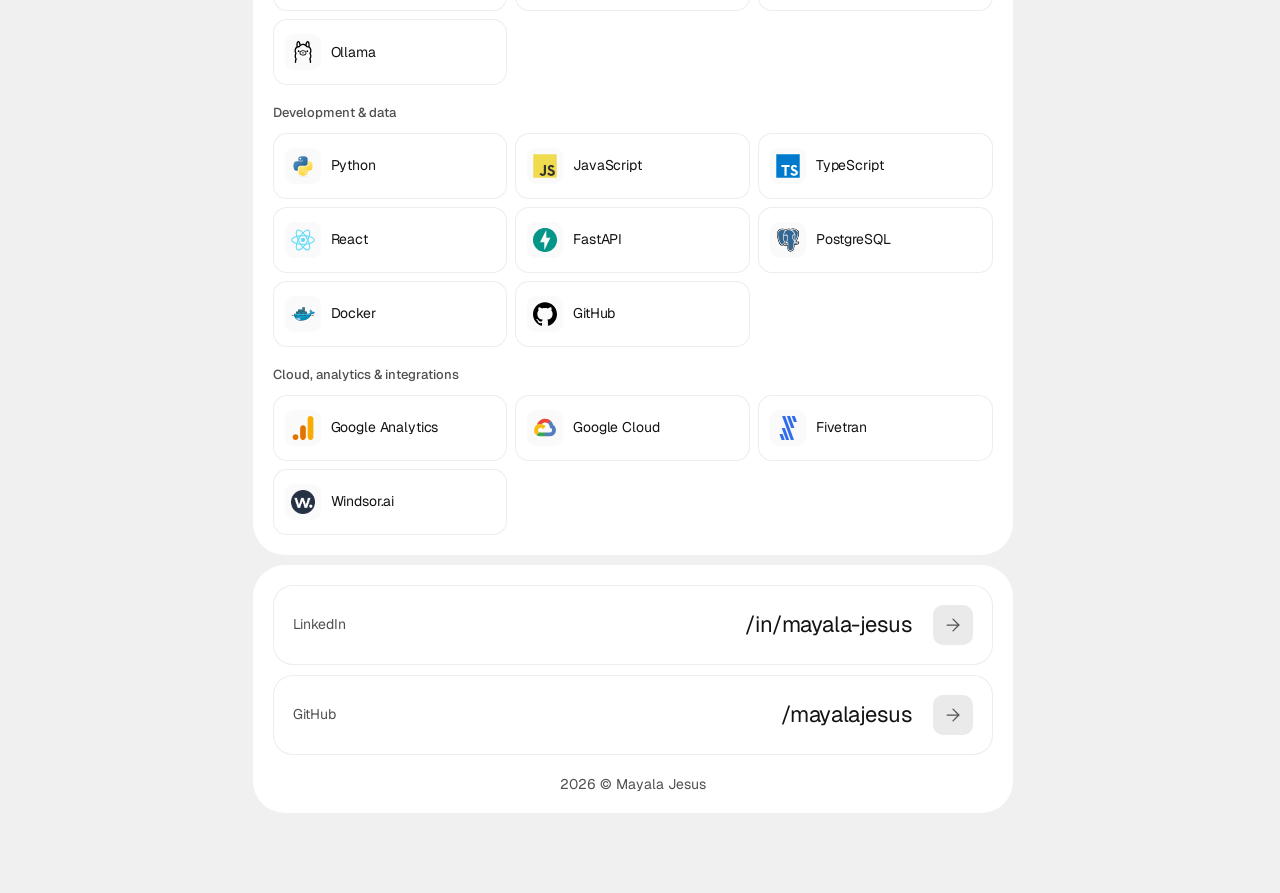
==== commit 63a94a8e: "Match project outcome card to shared inset design" ====
--- a/index.html
+++ b/index.html
@@ -16,8 +16,8 @@
       }
     } catch { /* The light theme works without storage. */ }
   </script>
-  <script type="module" crossorigin src="/assets/index-BShsCQft.js"></script>
-  <link rel="stylesheet" crossorigin href="/assets/index-BVHA77Xv.css">
+  <script type="module" crossorigin src="/assets/index-IIzpTozM.js"></script>
+  <link rel="stylesheet" crossorigin href="/assets/index-De2ZmxkV.css">
 <link rel="canonical" href="https://mayalajesus.github.io/"/>
 <meta property="og:title" content="Mayala Jesus — AI Product Builder"/>
 <meta property="og:description" content="AI-powered internal tools, web products and automations. Explore Mayala Jesus’s work in product development, document intelligence and systems automation."/>
--- a/assets/index-De2ZmxkV.css
+++ b/assets/index-De2ZmxkV.css
@@ -0,0 +1 @@
+@font-face{font-family:Geist;src:url(/fonts/geist-regular.woff2) format("woff2");font-weight:400;font-display:swap}@font-face{font-family:Geist;src:url(/fonts/geist-medium.woff2) format("woff2");font-weight:500;font-display:swap}:root{scrollbar-gutter:stable;color-scheme:light;--bg: #f0f0f0;--panel: #fff;--chip: #eaeaea;--line: #ededed;--fg: #141414;--muted: #505050;--hover: #e3e3e3;--green: #00ce65;font:400 16px/1.4 Geist,Arial,sans-serif;color:var(--fg);background:var(--bg);-webkit-font-smoothing:antialiased}:root[data-theme=dark]{color-scheme:dark;--bg: #141414;--panel: #1f1f1f;--chip: #303030;--line: #303030;--fg: #fff;--muted: #b3b3b3;--hover: #383838}*{box-sizing:border-box}body,p,h1,h2,h3,dl,dd{margin:0}a,button{color:inherit;font:inherit}a{text-decoration:none}button{cursor:pointer}a:focus-visible,button:focus-visible{outline:2px solid #678dae;outline-offset:3px}.portfolio{width:min(760px,calc(100% - 20px));margin:80px auto;display:grid;gap:10px}.card,.location-bar{background:var(--panel);border-radius:32px;padding:20px;min-width:0}.location-bar,.location-bar span,.status,.button,.actions,.project-footer,.entry-meta,.entry-meta span,.tool,.contact-row,.repo-link{display:flex;align-items:center}.location-bar{justify-content:space-between;height:60px;font-size:14px;color:var(--muted)}.location-bar span{gap:5px}.location-bar .clock{gap:8px}.location-bar svg{width:20px;height:20px}.clock time{font-variant-numeric:tabular-nums}.button{color:var(--fg);border:1px solid var(--line);background:var(--panel);justify-content:center;gap:5px;border-radius:32px;padding:9px 20px;min-height:42px;transition:background .2s}.button svg{width:20px;height:20px;color:var(--muted);stroke-width:1.5}.button:hover,.project:hover .arrow,.contact-row:hover .arrow,.case-back:hover{background:var(--hover)}.clock .button{position:relative;min-height:20px;width:20px;padding:0;border:0;background:transparent}.clock .button:before{content:"";position:absolute;top:-10px;right:-6px;bottom:-10px;left:-6px}.profile{display:flex;gap:40px;align-items:stretch}.portrait{width:200px;height:200px;border-radius:20px;object-fit:cover;filter:grayscale(1)}.identity{min-width:0;display:flex;flex-direction:column;flex:1;align-items:flex-start}.status,small,.entry-meta{font-size:14px;line-height:1.3;color:var(--muted)}.status{gap:5px;margin-bottom:20px}.status i{width:8px;height:8px;border-radius:50%;background:var(--green)}h1{font-size:46px;letter-spacing:-.02em;line-height:1.1;font-weight:400}.role,h3,.project-footer strong,.contact-row strong,.tool strong{font-size:22px;font-weight:400;line-height:1.2;letter-spacing:-.02em}.role{color:var(--muted);margin-top:5px}.actions{gap:10px;flex-wrap:wrap;padding-top:40px;margin-top:auto}h2{justify-self:start;width:fit-content;font-size:14px;font-weight:500;line-height:1.2;border-radius:10px;padding:10px;background:var(--chip)}.section,.overview,.projects,.experience,.case-section{display:grid;gap:20px}.overview p,.inset p,.case-section p{font-size:16px;line-height:1.4;letter-spacing:-.01px;color:var(--muted)}.project-grid,.tool-grid,.case-facts{display:grid;grid-template-columns:repeat(2,minmax(0,1fr));gap:10px}.project,.inset{display:block;padding:20px;border-radius:20px;box-shadow:inset 0 0 0 1px var(--line);min-width:0}.project{border-radius:22px}.project-cover,.project .trackify-cover{display:block;width:100%;aspect-ratio:4/3;border-radius:10px;object-fit:cover;overflow:hidden}.project-footer{margin-top:20px;justify-content:space-between;gap:10px}.project-footer strong,.project-footer small,.tool strong,.tool small{display:block}.arrow{flex:none;width:40px;height:40px;border-radius:10px;color:var(--muted);background:var(--chip);display:grid;place-items:center;transition:background .2s}.arrow svg{width:20px;height:20px;stroke-width:1.5}.experience{gap:10px}.experience h2{margin-bottom:10px}.experience-entry{display:flex;gap:20px;align-items:flex-start}.company-icon{flex:none;display:grid;place-items:center;width:40px;height:40px;border-radius:10px;color:var(--fg);background:var(--chip)}.inset h3{margin:5px 0 0}.inset p,.entry-meta{margin-top:20px}.entry-meta{gap:8px 20px;flex-wrap:wrap}.entry-meta span{gap:5px}.entry-meta svg{width:16px;height:16px}.tool-group>h3{font-size:13px;color:var(--muted);font-weight:500;letter-spacing:0;margin-bottom:12px}.tool-group .tool-grid{list-style:none;padding:0;margin:0;grid-template-columns:repeat(3,minmax(0,1fr));gap:8px}.tool{display:flex;gap:10px;min-height:66px;padding:12px;border-radius:14px;transition:background .2s}.tool:hover{background:var(--hover)}.tool-logo{display:grid;place-items:center;flex:none;width:36px;height:36px;padding:6px;border-radius:9px;background:#fafafa;color:#222}.tool-logo img,.tool-logo svg{display:block;width:24px;height:24px;object-fit:contain}.tool-group .tool strong{font-size:14px;letter-spacing:-.01em;line-height:1.25;overflow-wrap:anywhere}.contact-list{display:grid;gap:10px}.contact-row{display:flex;gap:20px}.contact-row strong{flex:1;text-align:right}.copyright{text-align:center;margin-top:10px}.certification-grid{display:grid;grid-template-columns:repeat(2,minmax(0,1fr));gap:10px}.certification{display:flex;flex-direction:column;align-items:flex-start}.certification h3{font-size:18px;line-height:1.3;letter-spacing:-.01em}.certification .entry-meta{margin-top:12px;gap:6px 12px}.certification .source-link{margin-top:auto;padding-top:16px;font-size:14px}@media(max-width:600px){.certification-grid{grid-template-columns:1fr}}.case-header .case-facts{display:grid;gap:20px}.case-facts dt,.inset .fact-title{font-size:14px;font-weight:500;line-height:1.2;margin:0}.case-facts dd,.fact-title+p{margin:0;color:var(--muted)}.case-back{color:var(--muted)}.case-cover{padding:0;overflow:hidden}.case-cover .trackify-cover{border-radius:inherit}.repo-link{gap:8px;justify-content:space-between}.tech-list{display:flex;flex-wrap:wrap;gap:6px;list-style:none;padding:0;margin:18px 0 0}.tech-list li{font-size:12px;color:var(--muted);border:1px solid var(--line);border-radius:7px;padding:5px 8px}.flow-steps{list-style:none;padding:0;margin:0;display:grid;gap:10px}.flow-steps li{display:flex;align-items:center;gap:12px;color:var(--muted);font-size:15px}.flow-steps li>span{display:grid;place-items:center;width:32px;height:32px;flex:none;border-radius:8px;background:var(--chip);font-size:12px}.evidence-list{display:grid;gap:10px}.evidence-list h3{font-size:18px;margin:0}.evidence-list p{margin-top:10px}.source-link{display:inline-flex;align-items:center;gap:6px;margin-top:14px;font-size:14px;text-decoration:underline;text-underline-offset:3px}.case-section .evidence-note{font-size:13px}.case-section .sample-note{font-size:13px;line-height:1.5}.walkthrough-controls{display:flex;gap:8px;flex-wrap:wrap}.walkthrough-controls button{display:inline-flex;align-items:center;justify-content:center;gap:8px;background:var(--panel);border:1px solid var(--line);border-radius:10px;padding:10px 12px;font-size:14px;min-height:44px}.walkthrough-controls button[aria-pressed=true]{background:var(--fg);color:var(--panel);border-color:var(--fg)}.walkthrough-panel h3,.walkthrough-panel p{margin-top:12px}.walkthrough-icon{color:var(--muted)}.sample-fields{display:grid;margin-top:24px}.sample-fields>div{display:grid;grid-template-columns:1fr 1.5fr;gap:12px;border-top:1px solid var(--line);padding:12px 0;font-size:14px}.sample-fields dt{color:var(--muted)}.sample-fields dd{overflow-wrap:anywhere}.automation-cover{display:block;width:100%;height:auto;aspect-ratio:4/3;object-fit:contain;overflow:hidden;border-radius:10px;background:#f6f6f4}.case-cover .automation-cover{border-radius:inherit}.workflow-gallery{display:block;min-width:0;padding:24px}.gallery-heading,.gallery-navigation,.gallery-lightbox-heading{display:flex;justify-content:space-between;align-items:center;gap:16px}.gallery-eyebrow{display:block;font-size:11px;text-transform:uppercase;letter-spacing:.12em;color:var(--muted);margin-bottom:8px}.gallery-heading h2{margin:0;padding:0;background:none;font-size:21px;letter-spacing:-.03em}.gallery-count{font-size:13px;font-variant-numeric:tabular-nums}.gallery-count>span{color:var(--muted)}.gallery-track{display:grid;grid-auto-flow:column;grid-auto-columns:100%;gap:16px;overflow-x:auto;overscroll-behavior-x:contain;scroll-snap-type:x mandatory;scrollbar-width:none;margin-top:22px;border-radius:14px}.gallery-track::-webkit-scrollbar{display:none}.gallery-slide{min-width:0;margin:0;scroll-snap-align:start;scroll-snap-stop:always}.gallery-image-button{position:relative;display:grid;place-items:center;width:100%;aspect-ratio:2 / 1;padding:16px;overflow:hidden;border:1px solid #e5e8ea;border-radius:14px;background:#f8fafb;cursor:zoom-in}.gallery-image-button img{display:block;position:absolute;top:16px;right:16px;bottom:16px;left:16px;width:calc(100% - 32px);height:calc(100% - 32px);object-fit:contain}.gallery-expand{display:flex;align-items:center;gap:6px;position:absolute;bottom:10px;right:10px;padding:7px 9px;font-size:11px;color:#30383a;background:#fffffff2;border:1px solid #dfe3e5;border-radius:8px;box-shadow:0 2px 10px #00000008}.gallery-slide figcaption{padding:18px 2px 0}.gallery-slide figcaption h3{font-size:17px;margin:0;line-height:1.35;letter-spacing:-.02em}.gallery-slide figcaption p{font-size:14px;margin:8px 0 0;color:var(--muted);line-height:1.6}.gallery-navigation{margin-top:18px}.gallery-dots,.gallery-arrows{display:flex;align-items:center;gap:6px}.gallery-dots button{display:grid;place-items:center;width:28px;height:36px;padding:0;border:0;background:transparent;cursor:pointer}.gallery-dots button span{height:5px;width:5px;border-radius:10px;background:var(--muted);opacity:.45;transition:width .2s,opacity .2s}.gallery-dots button[aria-current] span{width:22px;opacity:1;background:var(--fg)}.gallery-arrows button,.gallery-close{display:grid;place-items:center;width:40px;height:40px;border:1px solid var(--line);background:var(--chip);border-radius:12px;color:var(--fg);cursor:pointer}.gallery-arrows button:disabled{opacity:.25;cursor:default}.gallery-arrows button:not(:disabled):hover,.gallery-close:hover{background:var(--hover)}.gallery-note{margin:16px 0 0;font-size:11px;color:var(--muted);line-height:1.5}.gallery-track:focus-visible,.workflow-gallery button:focus-visible,.gallery-close:focus-visible{outline:2px solid var(--fg);outline-offset:-2px}.gallery-lightbox-overlay{position:fixed;top:0;right:0;bottom:0;left:0;z-index:100;background:#080b0dd9;-webkit-backdrop-filter:blur(6px);backdrop-filter:blur(6px)}.gallery-lightbox{position:fixed;top:50%;left:50%;transform:translate(-50%,-50%);z-index:101;width:min(1400px,94vw);max-height:92dvh;overflow-y:auto;padding:22px;border:1px solid var(--line);border-radius:22px;background:var(--panel);color:var(--fg);box-shadow:0 30px 100px #0008}.gallery-lightbox-heading{margin-bottom:20px}.gallery-lightbox-heading h2{margin:0;font-size:20px;background:none;padding:0}.gallery-close{flex:none}.gallery-lightbox>img{display:block;width:100%;max-height:65dvh;object-fit:contain;border-radius:12px;background:#f8fafb}.gallery-lightbox>p{color:var(--muted);margin-top:16px;font-size:14px}@media(max-width:480px){.workflow-gallery{padding:18px}.gallery-image-button{aspect-ratio:1.5;padding:8px}.gallery-image-button img{top:8px;right:8px;bottom:8px;left:8px;width:calc(100% - 16px);height:calc(100% - 16px)}.gallery-track{margin-top:18px}.gallery-slide figcaption h3{font-size:16px}.gallery-lightbox{padding:14px;border-radius:16px}.gallery-lightbox-heading h2{font-size:17px}}@media(min-width:810px)and (max-width:1199px){.portfolio{margin-top:150px}}@media(max-width:809px){.portfolio{margin:10px auto}.profile{flex-direction:row;gap:20px;align-items:flex-start}.portrait{width:120px;height:120px;flex:none}.identity{align-items:flex-start;text-align:left}.status{margin-bottom:10px}h1{font-size:32px}.role,h3,.project-footer strong,.tool strong,.contact-row strong{font-size:18px}.actions{width:100%;padding-top:20px;flex-direction:row}.actions .button{font-size:14px;padding:9px 12px}.tool-grid,.project-grid{grid-template-columns:1fr}.experience-entry{flex-direction:column}.contact-row{gap:10px}}@media(max-width:480px){.tool-group .tool-grid{grid-template-columns:repeat(2,minmax(0,1fr))}.tool{gap:8px;padding:10px}.tool-logo{width:30px;height:30px;padding:4px}.tool-logo img,.tool-logo svg{width:22px;height:22px}.tool-group .tool strong{font-size:12px}.profile{position:relative;padding:20px}.portrait{position:absolute;top:20px;left:20px;width:72px;height:80px;border-radius:14px}.identity{width:100%;min-height:150px}.identity>.status,.identity>h1,.identity>.role{margin-left:88px}.identity>h1{font-size:26px}.identity>.status{font-size:12px;margin-bottom:6px}.identity>.role{font-size:16px}.actions{padding-top:24px;gap:8px}.actions .button{flex:1;padding:9px 10px}.case-facts{grid-template-columns:1fr}.contact-row{flex-wrap:wrap}.contact-row strong{font-size:16px;overflow-wrap:anywhere}}@media(prefers-reduced-motion:reduce){*,*:before,*:after{transition-duration:0s!important}}.trackify-cover{display:block;position:relative;width:100%;aspect-ratio:4 / 3;container-type:inline-size;overflow:hidden;isolation:isolate;border-radius:7px;background:#7e3bed}.trackify-art{position:absolute;top:0;right:0;bottom:0;left:0;overflow:hidden;background:radial-gradient(ellipse at 100% 100%,#baa4ff 0,transparent 64%),linear-gradient(142deg,#43208b,#7940e6 48%,#9870f1)}.trackify-art:before{content:"";position:absolute;width:112cqw;height:86cqw;top:-67cqw;right:-65cqw;border:1px solid rgb(255 255 255 / .19);border-radius:50%;box-shadow:0 0 0 4cqw #ffffff0e,0 0 0 9cqw #ffffff0b;transform:rotate(-32deg)}.trackify-wordmark{position:absolute;top:6.7cqw;left:7cqw;width:34cqw;filter:brightness(0) invert(1)}.trackify-sheet,.trackify-timer{position:absolute;transform:rotate(-5deg);border:1px solid rgb(255 255 255 / .9)}.trackify-sheet{top:25.5cqw;left:7cqw;width:110cqw;padding:4.5cqw 4cqw 6cqw;border-radius:5cqw;background:#f8f8f8;box-shadow:0 4cqw 7cqw #21045473}.interface-crop{position:relative;display:block;overflow:hidden}.interface-crop img{display:block;max-width:none;height:auto}.tracker-title{display:block;color:#1b1b1b;font-size:7cqw;font-weight:550;line-height:8.4cqw;letter-spacing:-.32cqw}.tracker-history{display:grid;gap:2.1cqw;margin-top:3.6cqw;padding:2.7cqw 3.3cqw;border:1px solid #e6e6e8;border-radius:3.5cqw;background:#fff}.tracker-entry{width:60cqw;min-height:12cqw;color:#1b1b1b;font-size:4.5cqw;font-weight:550;line-height:6cqw}.entry-count{display:block;color:#686871;font-size:3.5cqw;font-weight:400;line-height:5cqw}.tracker-entry+.tracker-entry{box-sizing:content-box;border-top:1px solid #e7e7ea}.trackify-timer{top:19.5cqw;right:3cqw;width:52cqw;padding:1.8cqw 2.4cqw;border-radius:20cqw;background:#fff;box-shadow:0 1.3cqw 3.2cqw #321d5e38}.timer-controls{width:100%}
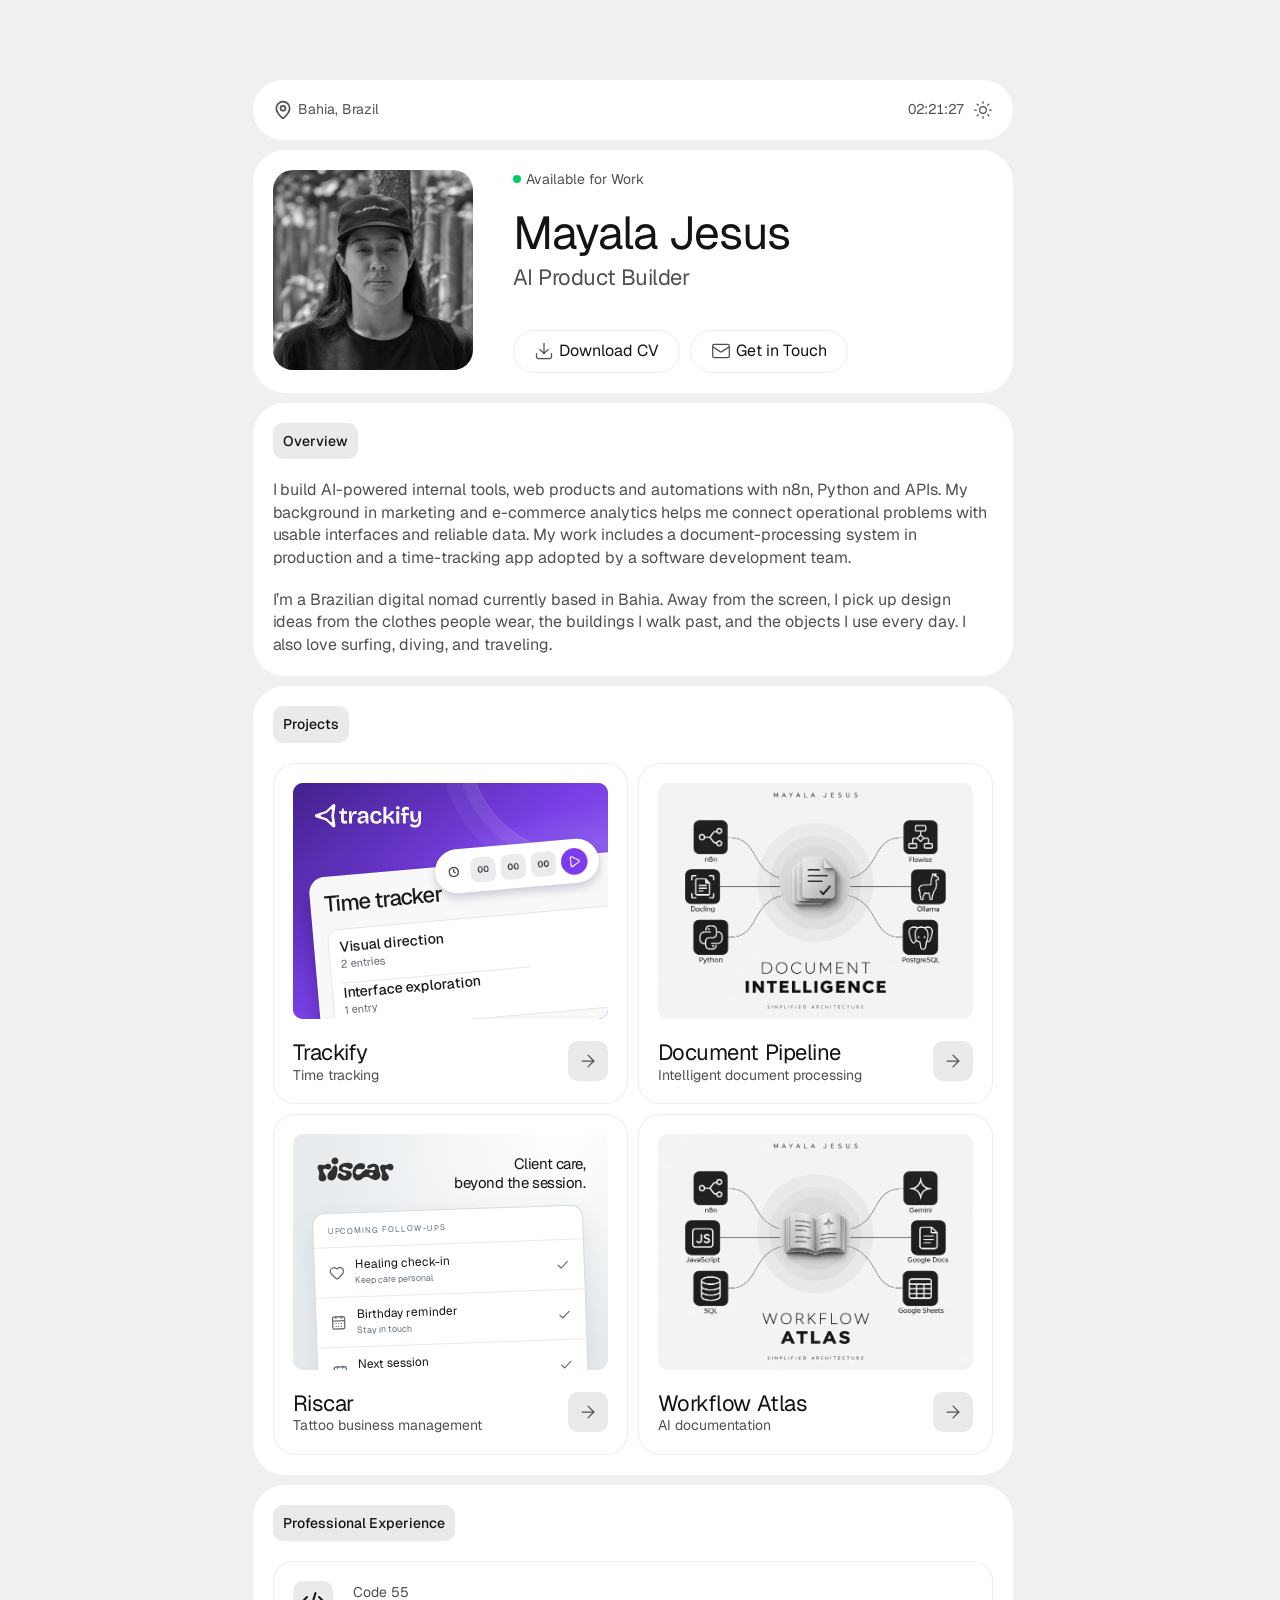
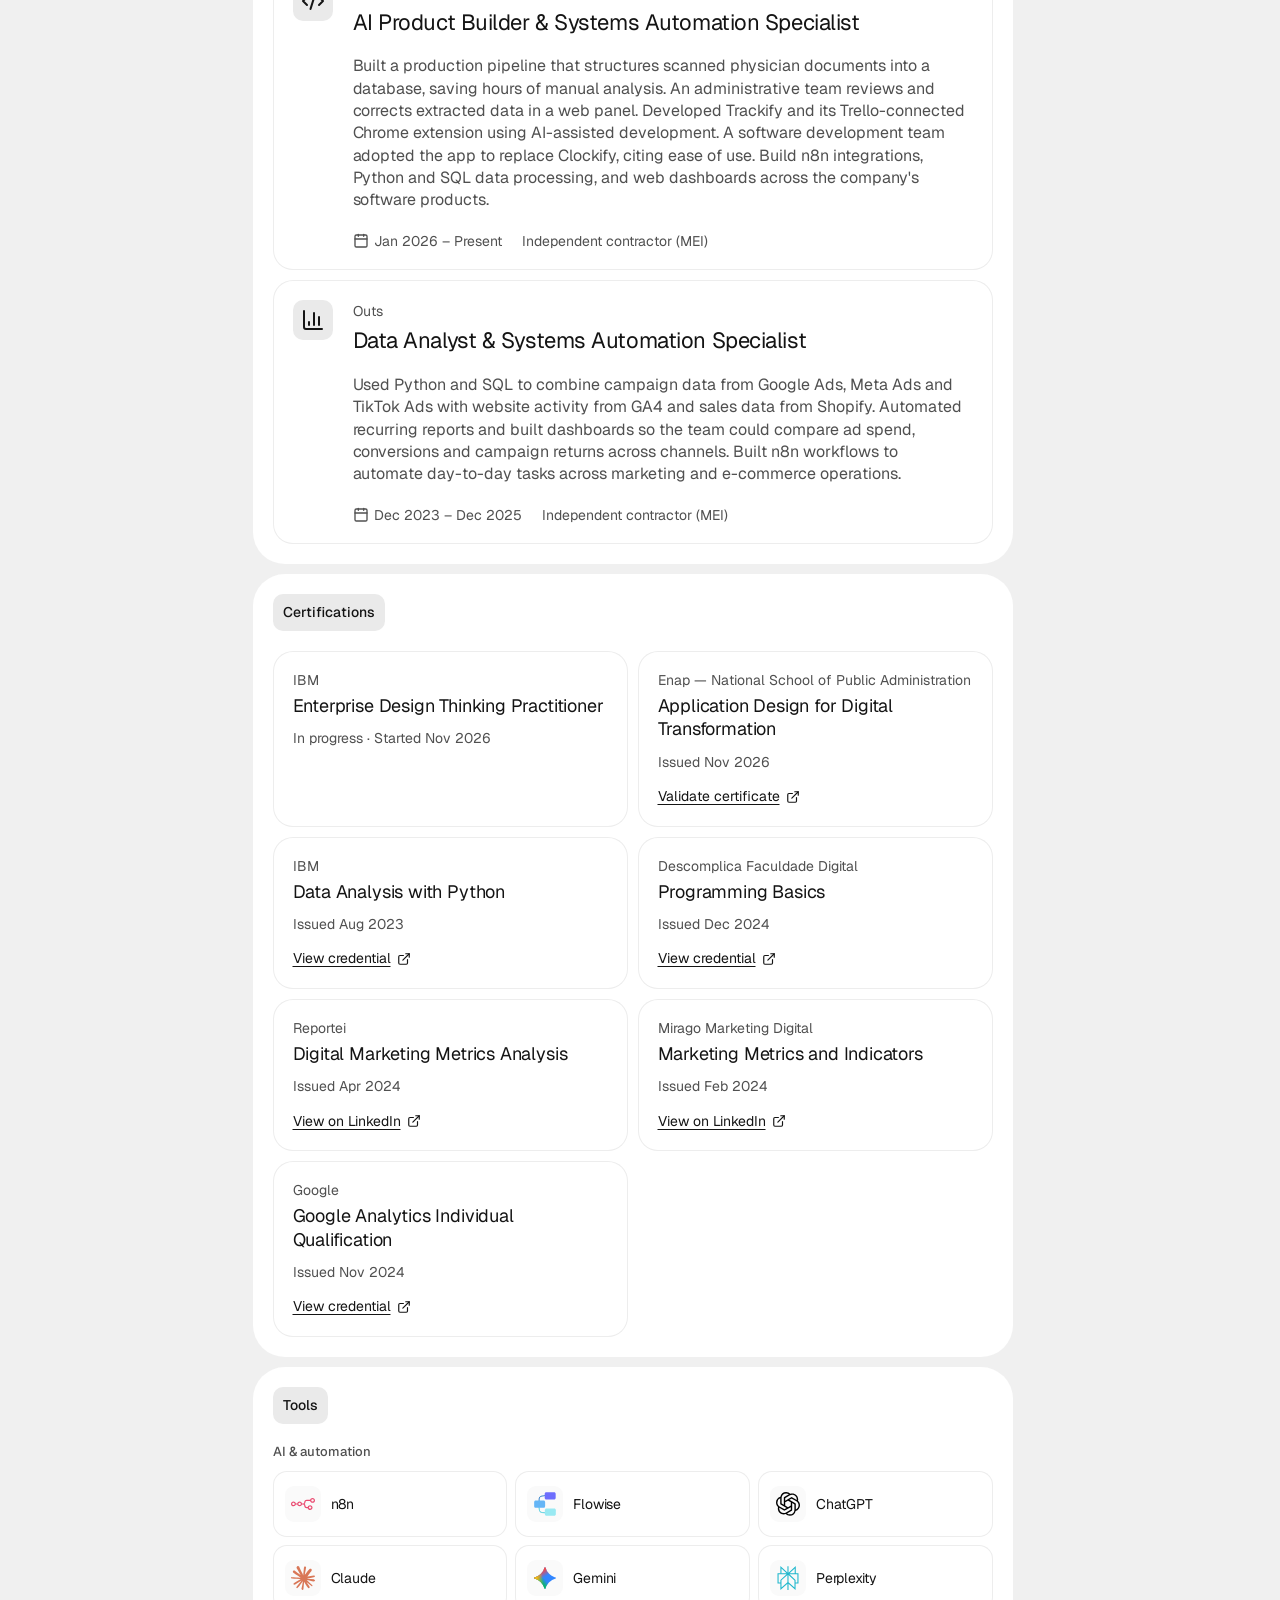
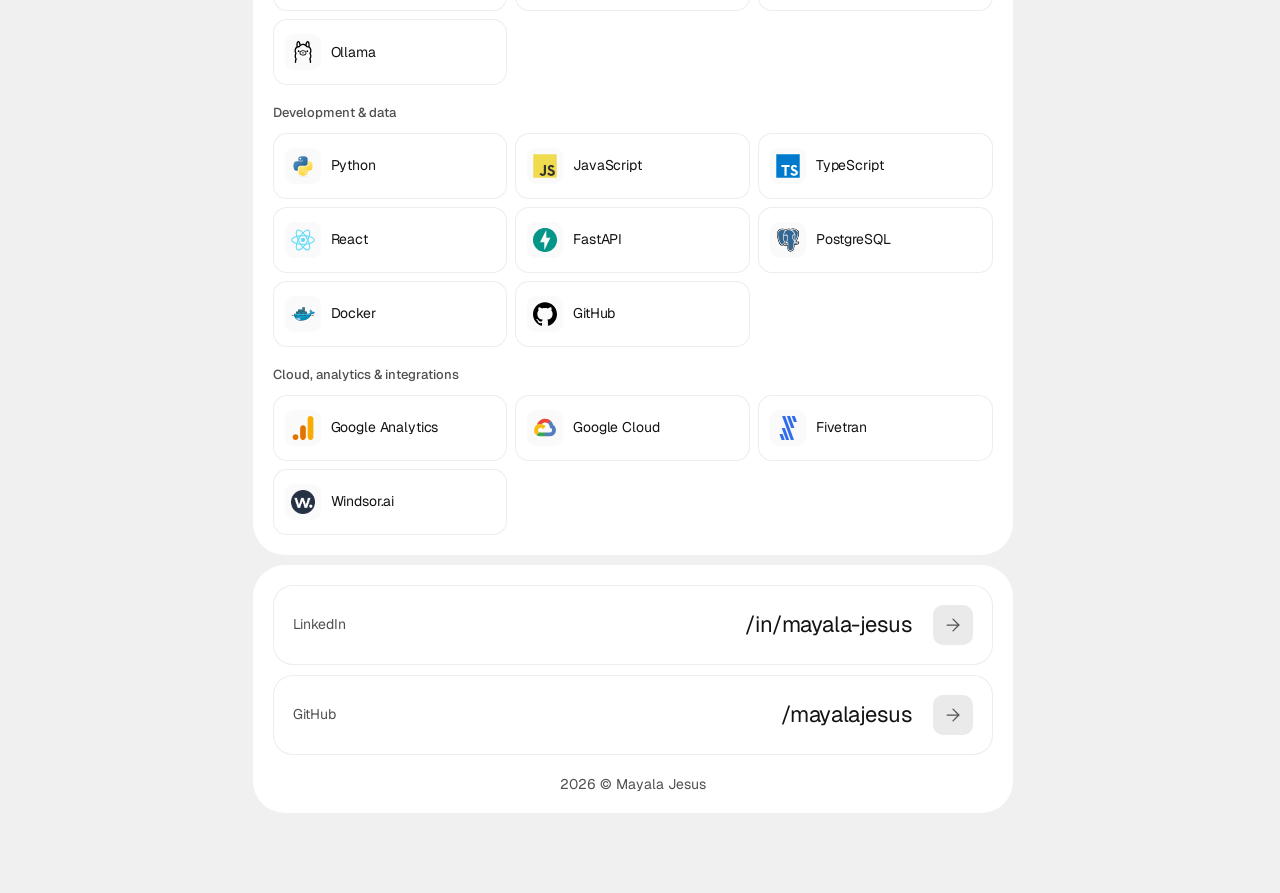
==== commit 8dbc72f1: "Replace Monthly Reporting with Riscar product case" ====
--- a/index.html
+++ b/index.html
@@ -16,8 +16,8 @@
       }
     } catch { /* The light theme works without storage. */ }
   </script>
-  <script type="module" crossorigin src="/assets/index-IIzpTozM.js"></script>
-  <link rel="stylesheet" crossorigin href="/assets/index-De2ZmxkV.css">
+  <script type="module" crossorigin src="/assets/index-qf1WA1E_.js"></script>
+  <link rel="stylesheet" crossorigin href="/assets/index-DLi4KAmA.css">
 <link rel="canonical" href="https://mayalajesus.github.io/"/>
 <meta property="og:title" content="Mayala Jesus — AI Product Builder"/>
 <meta property="og:description" content="AI-powered internal tools, web products and automations. Explore Mayala Jesus’s work in product development, document intelligence and systems automation."/>
--- a/assets/index-DLi4KAmA.css
+++ b/assets/index-DLi4KAmA.css
@@ -0,0 +1 @@
+@font-face{font-family:Geist;src:url(/fonts/geist-regular.woff2) format("woff2");font-weight:400;font-display:swap}@font-face{font-family:Geist;src:url(/fonts/geist-medium.woff2) format("woff2");font-weight:500;font-display:swap}:root{scrollbar-gutter:stable;color-scheme:light;--bg: #f0f0f0;--panel: #fff;--chip: #eaeaea;--line: #ededed;--fg: #141414;--muted: #505050;--hover: #e3e3e3;--green: #00ce65;font:400 16px/1.4 Geist,Arial,sans-serif;color:var(--fg);background:var(--bg);-webkit-font-smoothing:antialiased}:root[data-theme=dark]{color-scheme:dark;--bg: #141414;--panel: #1f1f1f;--chip: #303030;--line: #303030;--fg: #fff;--muted: #b3b3b3;--hover: #383838}*{box-sizing:border-box}body,p,h1,h2,h3,dl,dd{margin:0}a,button{color:inherit;font:inherit}a{text-decoration:none}button{cursor:pointer}a:focus-visible,button:focus-visible{outline:2px solid #678dae;outline-offset:3px}.portfolio{width:min(760px,calc(100% - 20px));margin:80px auto;display:grid;gap:10px}.card,.location-bar{background:var(--panel);border-radius:32px;padding:20px;min-width:0}.location-bar,.location-bar span,.status,.button,.actions,.project-footer,.entry-meta,.entry-meta span,.tool,.contact-row,.repo-link{display:flex;align-items:center}.location-bar{justify-content:space-between;height:60px;font-size:14px;color:var(--muted)}.location-bar span{gap:5px}.location-bar .clock{gap:8px}.location-bar svg{width:20px;height:20px}.clock time{font-variant-numeric:tabular-nums}.button{color:var(--fg);border:1px solid var(--line);background:var(--panel);justify-content:center;gap:5px;border-radius:32px;padding:9px 20px;min-height:42px;transition:background .2s}.button svg{width:20px;height:20px;color:var(--muted);stroke-width:1.5}.button:hover,.project:hover .arrow,.contact-row:hover .arrow,.case-back:hover{background:var(--hover)}.clock .button{position:relative;min-height:20px;width:20px;padding:0;border:0;background:transparent}.clock .button:before{content:"";position:absolute;top:-10px;right:-6px;bottom:-10px;left:-6px}.profile{display:flex;gap:40px;align-items:stretch}.portrait{width:200px;height:200px;border-radius:20px;object-fit:cover;filter:grayscale(1)}.identity{min-width:0;display:flex;flex-direction:column;flex:1;align-items:flex-start}.status,small,.entry-meta{font-size:14px;line-height:1.3;color:var(--muted)}.status{gap:5px;margin-bottom:20px}.status i{width:8px;height:8px;border-radius:50%;background:var(--green)}h1{font-size:46px;letter-spacing:-.02em;line-height:1.1;font-weight:400}.role,h3,.project-footer strong,.contact-row strong,.tool strong{font-size:22px;font-weight:400;line-height:1.2;letter-spacing:-.02em}.role{color:var(--muted);margin-top:5px}.actions{gap:10px;flex-wrap:wrap;padding-top:40px;margin-top:auto}h2{justify-self:start;width:fit-content;font-size:14px;font-weight:500;line-height:1.2;border-radius:10px;padding:10px;background:var(--chip)}.section,.overview,.projects,.experience,.case-section{display:grid;gap:20px}.overview p,.inset p,.case-section p{font-size:16px;line-height:1.4;letter-spacing:-.01px;color:var(--muted)}.project-grid,.tool-grid,.case-facts{display:grid;grid-template-columns:repeat(2,minmax(0,1fr));gap:10px}.project,.inset{display:block;padding:20px;border-radius:20px;box-shadow:inset 0 0 0 1px var(--line);min-width:0}.project{border-radius:22px}.project-cover,.project .trackify-cover{display:block;width:100%;aspect-ratio:4/3;border-radius:10px;object-fit:cover;overflow:hidden}.project-footer{margin-top:20px;justify-content:space-between;gap:10px}.project-footer strong,.project-footer small,.tool strong,.tool small{display:block}.arrow{flex:none;width:40px;height:40px;border-radius:10px;color:var(--muted);background:var(--chip);display:grid;place-items:center;transition:background .2s}.arrow svg{width:20px;height:20px;stroke-width:1.5}.experience{gap:10px}.experience h2{margin-bottom:10px}.experience-entry{display:flex;gap:20px;align-items:flex-start}.company-icon{flex:none;display:grid;place-items:center;width:40px;height:40px;border-radius:10px;color:var(--fg);background:var(--chip)}.inset h3{margin:5px 0 0}.inset p,.entry-meta{margin-top:20px}.entry-meta{gap:8px 20px;flex-wrap:wrap}.entry-meta span{gap:5px}.entry-meta svg{width:16px;height:16px}.tool-group>h3{font-size:13px;color:var(--muted);font-weight:500;letter-spacing:0;margin-bottom:12px}.tool-group .tool-grid{list-style:none;padding:0;margin:0;grid-template-columns:repeat(3,minmax(0,1fr));gap:8px}.tool{display:flex;gap:10px;min-height:66px;padding:12px;border-radius:14px;transition:background .2s}.tool:hover{background:var(--hover)}.tool-logo{display:grid;place-items:center;flex:none;width:36px;height:36px;padding:6px;border-radius:9px;background:#fafafa;color:#222}.tool-logo img,.tool-logo svg{display:block;width:24px;height:24px;object-fit:contain}.tool-group .tool strong{font-size:14px;letter-spacing:-.01em;line-height:1.25;overflow-wrap:anywhere}.contact-list{display:grid;gap:10px}.contact-row{display:flex;gap:20px}.contact-row strong{flex:1;text-align:right}.copyright{text-align:center;margin-top:10px}.certification-grid{display:grid;grid-template-columns:repeat(2,minmax(0,1fr));gap:10px}.certification{display:flex;flex-direction:column;align-items:flex-start}.certification h3{font-size:18px;line-height:1.3;letter-spacing:-.01em}.certification .entry-meta{margin-top:12px;gap:6px 12px}.certification .source-link{margin-top:auto;padding-top:16px;font-size:14px}@media(max-width:600px){.certification-grid{grid-template-columns:1fr}}.case-header .case-facts{display:grid;gap:20px}.case-facts dt,.inset .fact-title{font-size:14px;font-weight:500;line-height:1.2;margin:0}.case-facts dd,.fact-title+p{margin:0;color:var(--muted)}.case-back{color:var(--muted)}.case-cover{padding:0;overflow:hidden}.case-cover .trackify-cover{border-radius:inherit}.repo-link{gap:8px;justify-content:space-between}.tech-list{display:flex;flex-wrap:wrap;gap:6px;list-style:none;padding:0;margin:18px 0 0}.tech-list li{font-size:12px;color:var(--muted);border:1px solid var(--line);border-radius:7px;padding:5px 8px}.flow-steps{list-style:none;padding:0;margin:0;display:grid;gap:10px}.flow-steps li{display:flex;align-items:center;gap:12px;color:var(--muted);font-size:15px}.flow-steps li>span{display:grid;place-items:center;width:32px;height:32px;flex:none;border-radius:8px;background:var(--chip);font-size:12px}.evidence-list{display:grid;gap:10px}.evidence-list h3{font-size:18px;margin:0}.evidence-list p{margin-top:10px}.source-link{display:inline-flex;align-items:center;gap:6px;margin-top:14px;font-size:14px;text-decoration:underline;text-underline-offset:3px}.case-section .evidence-note{font-size:13px}.case-section .sample-note{font-size:13px;line-height:1.5}.walkthrough-controls{display:flex;gap:8px;flex-wrap:wrap}.walkthrough-controls button{display:inline-flex;align-items:center;justify-content:center;gap:8px;background:var(--panel);border:1px solid var(--line);border-radius:10px;padding:10px 12px;font-size:14px;min-height:44px}.walkthrough-controls button[aria-pressed=true]{background:var(--fg);color:var(--panel);border-color:var(--fg)}.walkthrough-panel h3,.walkthrough-panel p{margin-top:12px}.walkthrough-icon{color:var(--muted)}.sample-fields{display:grid;margin-top:24px}.sample-fields>div{display:grid;grid-template-columns:1fr 1.5fr;gap:12px;border-top:1px solid var(--line);padding:12px 0;font-size:14px}.sample-fields dt{color:var(--muted)}.sample-fields dd{overflow-wrap:anywhere}.automation-cover{display:block;width:100%;height:auto;aspect-ratio:4/3;object-fit:contain;overflow:hidden;border-radius:10px;background:#f6f6f4}.case-cover .automation-cover{border-radius:inherit}.riscar-cover{position:relative;display:block;width:100%;aspect-ratio:4/3;overflow:hidden;border-radius:10px;background:#e7ebee;color:#121416}.riscar-cover-art{position:absolute;top:0;right:0;bottom:0;left:0;background:radial-gradient(ellipse at 85% 0,#fff 0,transparent 65%)}.riscar-cover-logo{position:absolute;top:7%;left:7%;width:26%;height:16%;object-fit:contain;object-position:left}.riscar-cover-caption{position:absolute;top:9%;right:7%;font-size:clamp(11px,1.3vw,15px);line-height:1.25;letter-spacing:-.03em;text-align:right}.riscar-cover-screen{position:absolute;top:32%;left:7%;right:7%;border:1px solid #d5dce1;border-radius:12px;overflow:hidden;background:#fff;box-shadow:0 12px 24px #63707a20;transform:rotate(-2deg)}.riscar-cover-screen img{display:block;width:100%}.riscar-cover-label{display:block;padding:12px 14px 10px;font-size:8px;letter-spacing:.12em;color:#63707a}.riscar-task{display:flex;align-items:center;gap:10px;padding:10px 14px;border-top:1px solid #e7ebee;font-size:12px;line-height:1.2}.riscar-task>span{flex:1}.riscar-task small{display:block;font-size:9px;color:#63707a;margin-top:3px}.riscar-task>svg{color:#63707a;flex:none}.workflow-gallery{display:block;min-width:0;padding:24px}.gallery-heading,.gallery-navigation,.gallery-lightbox-heading{display:flex;justify-content:space-between;align-items:center;gap:16px}.gallery-eyebrow{display:block;font-size:11px;text-transform:uppercase;letter-spacing:.12em;color:var(--muted);margin-bottom:8px}.gallery-heading h2{margin:0;padding:0;background:none;font-size:21px;letter-spacing:-.03em}.gallery-count{font-size:13px;font-variant-numeric:tabular-nums}.gallery-count>span{color:var(--muted)}.gallery-track{display:grid;grid-auto-flow:column;grid-auto-columns:100%;gap:16px;overflow-x:auto;overscroll-behavior-x:contain;scroll-snap-type:x mandatory;scrollbar-width:none;margin-top:22px;border-radius:14px}.gallery-track::-webkit-scrollbar{display:none}.gallery-slide{min-width:0;margin:0;scroll-snap-align:start;scroll-snap-stop:always}.gallery-image-button{position:relative;display:grid;place-items:center;width:100%;aspect-ratio:2 / 1;padding:16px;overflow:hidden;border:1px solid #e5e8ea;border-radius:14px;background:#f8fafb;cursor:zoom-in}.gallery-image-button img{display:block;position:absolute;top:16px;right:16px;bottom:16px;left:16px;width:calc(100% - 32px);height:calc(100% - 32px);object-fit:contain}.product-gallery .gallery-image-button{aspect-ratio:1.25}.gallery-expand{display:flex;align-items:center;gap:6px;position:absolute;bottom:10px;right:10px;padding:7px 9px;font-size:11px;color:#30383a;background:#fffffff2;border:1px solid #dfe3e5;border-radius:8px;box-shadow:0 2px 10px #00000008}.gallery-slide figcaption{padding:18px 2px 0}.gallery-slide figcaption h3{font-size:17px;margin:0;line-height:1.35;letter-spacing:-.02em}.gallery-slide figcaption p{font-size:14px;margin:8px 0 0;color:var(--muted);line-height:1.6}.gallery-navigation{margin-top:18px}.gallery-dots,.gallery-arrows{display:flex;align-items:center;gap:6px}.gallery-dots button{display:grid;place-items:center;width:28px;height:36px;padding:0;border:0;background:transparent;cursor:pointer}.gallery-dots button span{height:5px;width:5px;border-radius:10px;background:var(--muted);opacity:.45;transition:width .2s,opacity .2s}.gallery-dots button[aria-current] span{width:22px;opacity:1;background:var(--fg)}.gallery-arrows button,.gallery-close{display:grid;place-items:center;width:40px;height:40px;border:1px solid var(--line);background:var(--chip);border-radius:12px;color:var(--fg);cursor:pointer}.gallery-arrows button:disabled{opacity:.25;cursor:default}.gallery-arrows button:not(:disabled):hover,.gallery-close:hover{background:var(--hover)}.gallery-note{margin:16px 0 0;font-size:11px;color:var(--muted);line-height:1.5}.gallery-track:focus-visible,.workflow-gallery button:focus-visible,.gallery-close:focus-visible{outline:2px solid var(--fg);outline-offset:-2px}.gallery-lightbox-overlay{position:fixed;top:0;right:0;bottom:0;left:0;z-index:100;background:#080b0dd9;-webkit-backdrop-filter:blur(6px);backdrop-filter:blur(6px)}.gallery-lightbox{position:fixed;top:50%;left:50%;transform:translate(-50%,-50%);z-index:101;width:min(1400px,94vw);max-height:92dvh;overflow-y:auto;padding:22px;border:1px solid var(--line);border-radius:22px;background:var(--panel);color:var(--fg);box-shadow:0 30px 100px #0008}.gallery-lightbox-heading{margin-bottom:20px}.gallery-lightbox-heading h2{margin:0;font-size:20px;background:none;padding:0}.gallery-close{flex:none}.gallery-lightbox>img{display:block;width:100%;max-height:65dvh;object-fit:contain;border-radius:12px;background:#f8fafb}.gallery-lightbox>p{color:var(--muted);margin-top:16px;font-size:14px}@media(max-width:480px){.workflow-gallery{padding:18px}.gallery-image-button{aspect-ratio:1.5;padding:8px}.gallery-image-button img{top:8px;right:8px;bottom:8px;left:8px;width:calc(100% - 16px);height:calc(100% - 16px)}.gallery-track{margin-top:18px}.gallery-slide figcaption h3{font-size:16px}.gallery-lightbox{padding:14px;border-radius:16px}.gallery-lightbox-heading h2{font-size:17px}}@media(min-width:810px)and (max-width:1199px){.portfolio{margin-top:150px}}@media(max-width:809px){.portfolio{margin:10px auto}.profile{flex-direction:row;gap:20px;align-items:flex-start}.portrait{width:120px;height:120px;flex:none}.identity{align-items:flex-start;text-align:left}.status{margin-bottom:10px}h1{font-size:32px}.role,h3,.project-footer strong,.tool strong,.contact-row strong{font-size:18px}.actions{width:100%;padding-top:20px;flex-direction:row}.actions .button{font-size:14px;padding:9px 12px}.tool-grid,.project-grid{grid-template-columns:1fr}.experience-entry{flex-direction:column}.contact-row{gap:10px}}@media(max-width:480px){.tool-group .tool-grid{grid-template-columns:repeat(2,minmax(0,1fr))}.tool{gap:8px;padding:10px}.tool-logo{width:30px;height:30px;padding:4px}.tool-logo img,.tool-logo svg{width:22px;height:22px}.tool-group .tool strong{font-size:12px}.profile{position:relative;padding:20px}.portrait{position:absolute;top:20px;left:20px;width:72px;height:80px;border-radius:14px}.identity{width:100%;min-height:150px}.identity>.status,.identity>h1,.identity>.role{margin-left:88px}.identity>h1{font-size:26px}.identity>.status{font-size:12px;margin-bottom:6px}.identity>.role{font-size:16px}.actions{padding-top:24px;gap:8px}.actions .button{flex:1;padding:9px 10px}.case-facts{grid-template-columns:1fr}.contact-row{flex-wrap:wrap}.contact-row strong{font-size:16px;overflow-wrap:anywhere}}@media(prefers-reduced-motion:reduce){*,*:before,*:after{transition-duration:0s!important}}.trackify-cover{display:block;position:relative;width:100%;aspect-ratio:4 / 3;container-type:inline-size;overflow:hidden;isolation:isolate;border-radius:7px;background:#7e3bed}.trackify-art{position:absolute;top:0;right:0;bottom:0;left:0;overflow:hidden;background:radial-gradient(ellipse at 100% 100%,#baa4ff 0,transparent 64%),linear-gradient(142deg,#43208b,#7940e6 48%,#9870f1)}.trackify-art:before{content:"";position:absolute;width:112cqw;height:86cqw;top:-67cqw;right:-65cqw;border:1px solid rgb(255 255 255 / .19);border-radius:50%;box-shadow:0 0 0 4cqw #ffffff0e,0 0 0 9cqw #ffffff0b;transform:rotate(-32deg)}.trackify-wordmark{position:absolute;top:6.7cqw;left:7cqw;width:34cqw;filter:brightness(0) invert(1)}.trackify-sheet,.trackify-timer{position:absolute;transform:rotate(-5deg);border:1px solid rgb(255 255 255 / .9)}.trackify-sheet{top:25.5cqw;left:7cqw;width:110cqw;padding:4.5cqw 4cqw 6cqw;border-radius:5cqw;background:#f8f8f8;box-shadow:0 4cqw 7cqw #21045473}.interface-crop{position:relative;display:block;overflow:hidden}.interface-crop img{display:block;max-width:none;height:auto}.tracker-title{display:block;color:#1b1b1b;font-size:7cqw;font-weight:550;line-height:8.4cqw;letter-spacing:-.32cqw}.tracker-history{display:grid;gap:2.1cqw;margin-top:3.6cqw;padding:2.7cqw 3.3cqw;border:1px solid #e6e6e8;border-radius:3.5cqw;background:#fff}.tracker-entry{width:60cqw;min-height:12cqw;color:#1b1b1b;font-size:4.5cqw;font-weight:550;line-height:6cqw}.entry-count{display:block;color:#686871;font-size:3.5cqw;font-weight:400;line-height:5cqw}.tracker-entry+.tracker-entry{box-sizing:content-box;border-top:1px solid #e7e7ea}.trackify-timer{top:19.5cqw;right:3cqw;width:52cqw;padding:1.8cqw 2.4cqw;border-radius:20cqw;background:#fff;box-shadow:0 1.3cqw 3.2cqw #321d5e38}.timer-controls{width:100%}
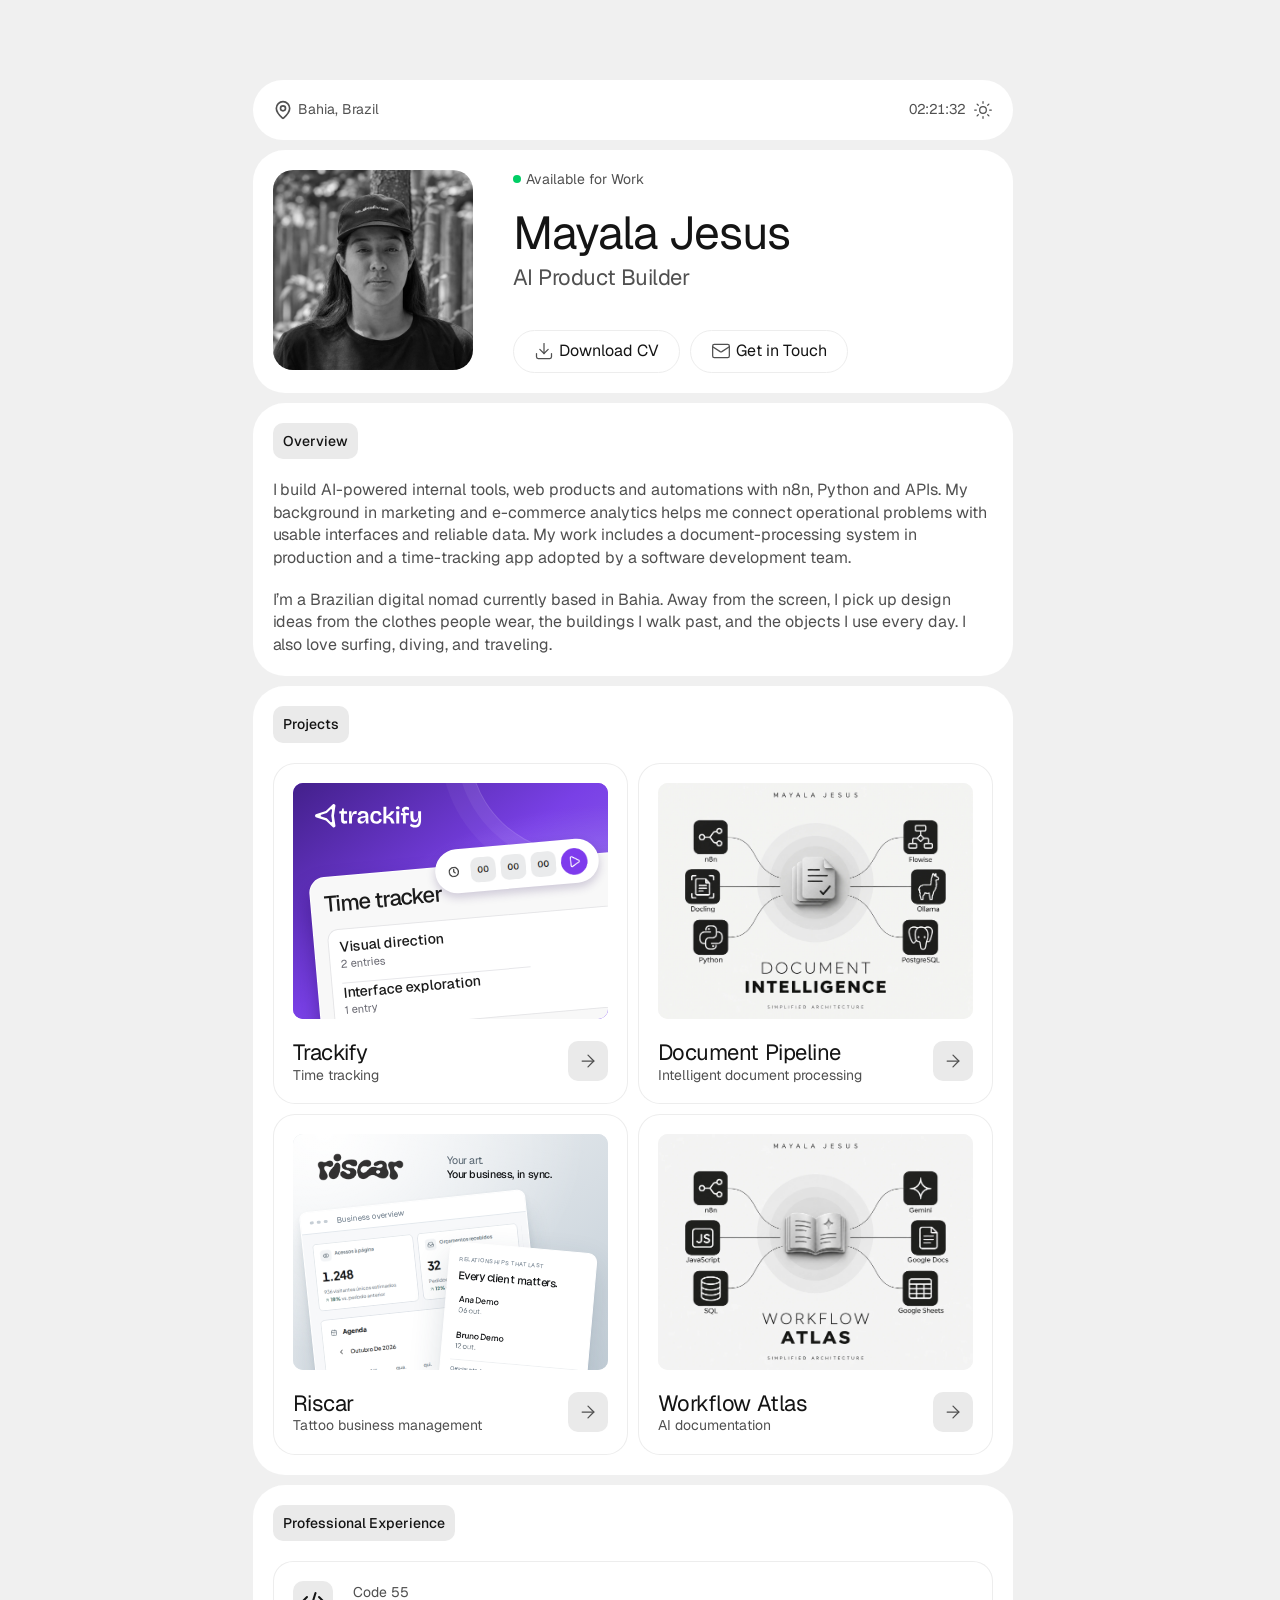
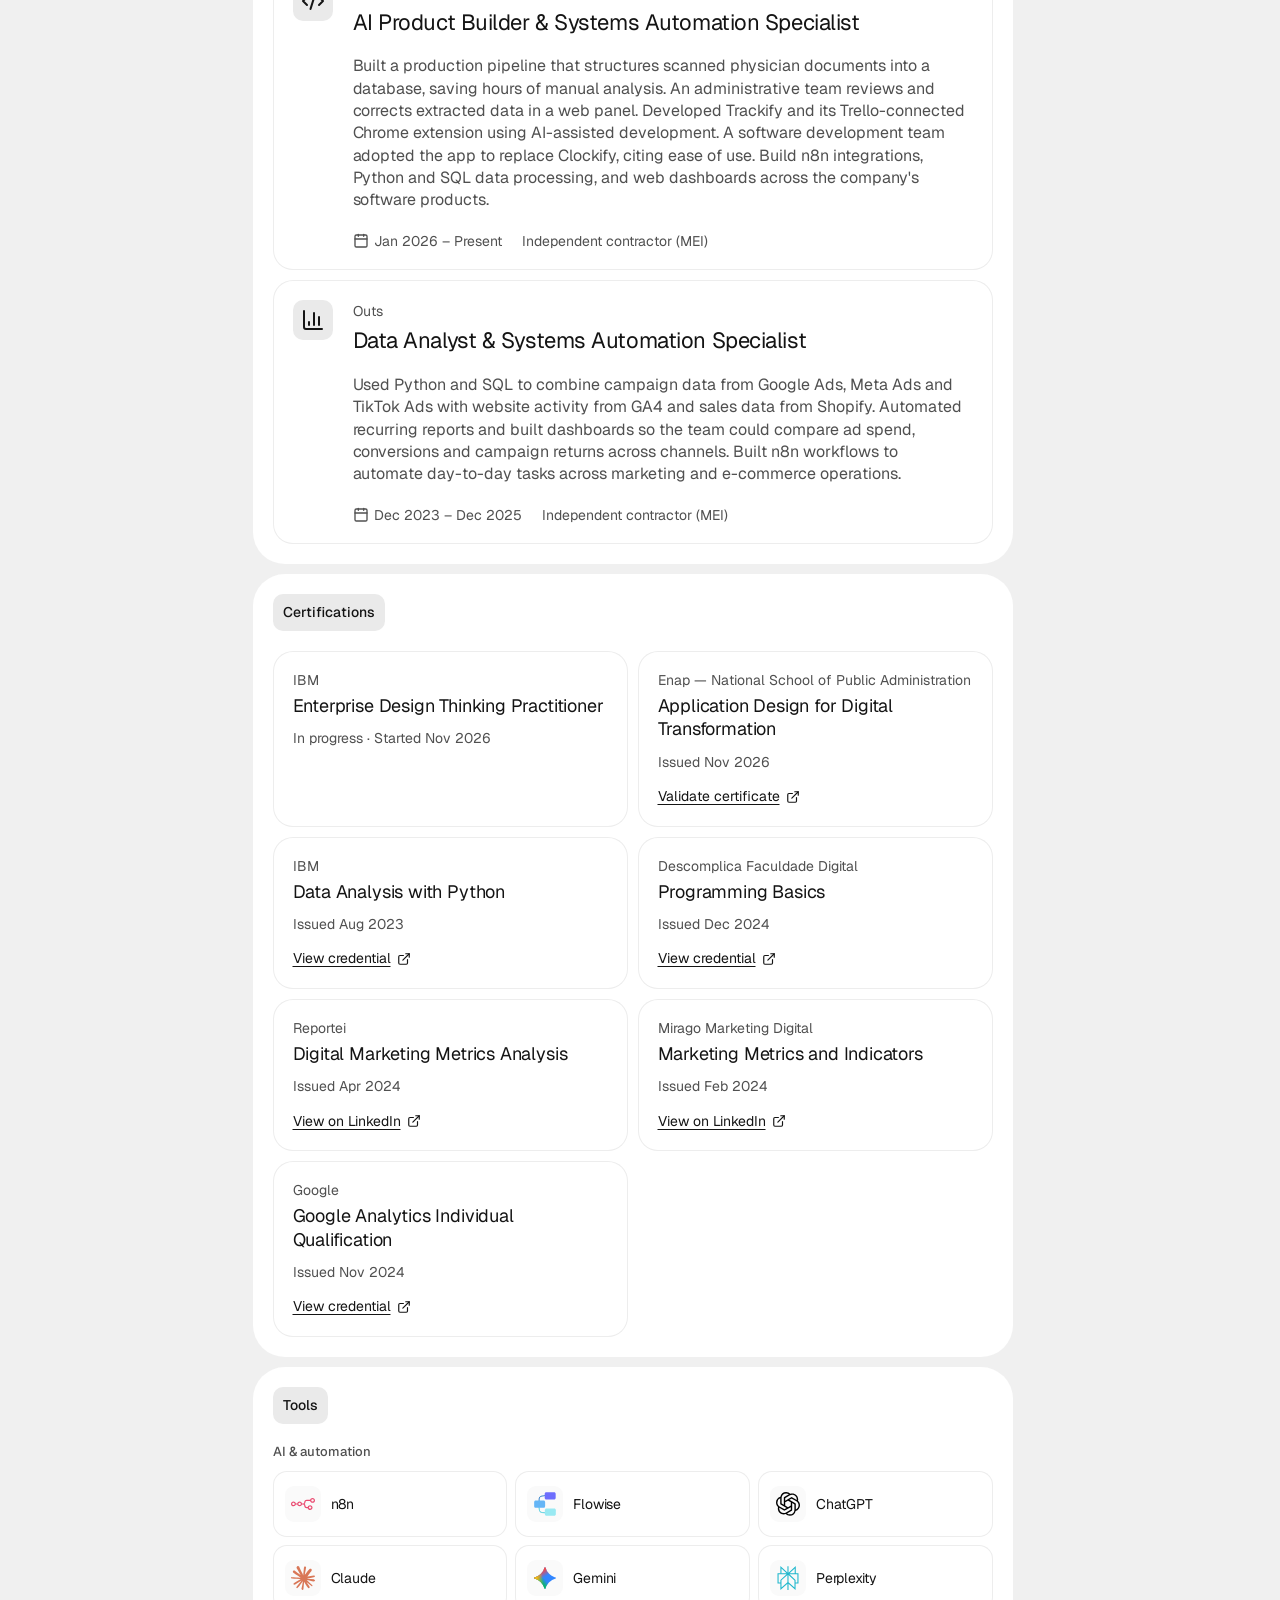
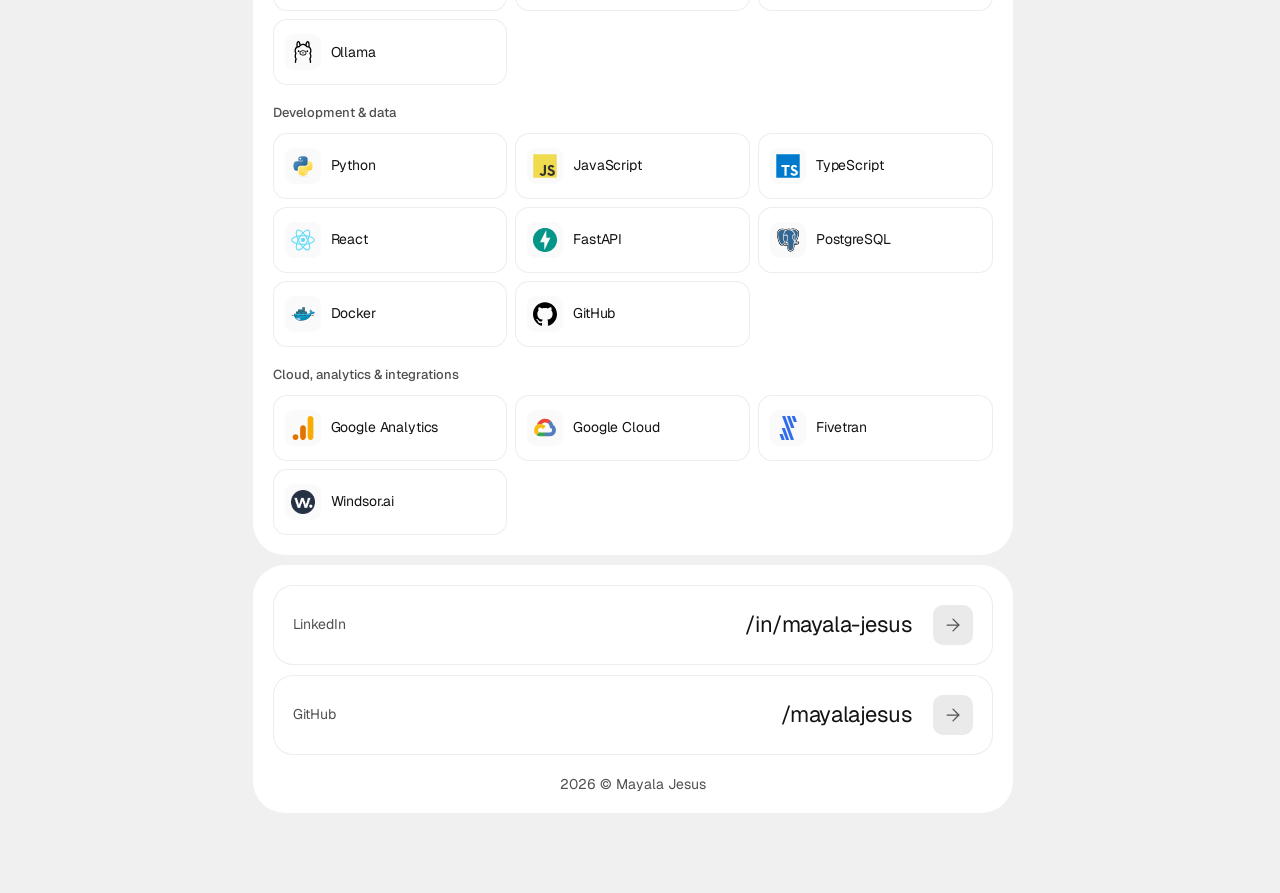
==== commit 28994bde: "Redesign Riscar cover around official product interface" ====
--- a/index.html
+++ b/index.html
@@ -16,8 +16,8 @@
       }
     } catch { /* The light theme works without storage. */ }
   </script>
-  <script type="module" crossorigin src="/assets/index-qf1WA1E_.js"></script>
-  <link rel="stylesheet" crossorigin href="/assets/index-DLi4KAmA.css">
+  <script type="module" crossorigin src="/assets/index-HNSsDZgN.js"></script>
+  <link rel="stylesheet" crossorigin href="/assets/index-DE9KO2sW.css">
 <link rel="canonical" href="https://mayalajesus.github.io/"/>
 <meta property="og:title" content="Mayala Jesus — AI Product Builder"/>
 <meta property="og:description" content="AI-powered internal tools, web products and automations. Explore Mayala Jesus’s work in product development, document intelligence and systems automation."/>
--- a/assets/index-DE9KO2sW.css
+++ b/assets/index-DE9KO2sW.css
@@ -0,0 +1 @@
+@font-face{font-family:Geist;src:url(/fonts/geist-regular.woff2) format("woff2");font-weight:400;font-display:swap}@font-face{font-family:Geist;src:url(/fonts/geist-medium.woff2) format("woff2");font-weight:500;font-display:swap}:root{scrollbar-gutter:stable;color-scheme:light;--bg: #f0f0f0;--panel: #fff;--chip: #eaeaea;--line: #ededed;--fg: #141414;--muted: #505050;--hover: #e3e3e3;--green: #00ce65;font:400 16px/1.4 Geist,Arial,sans-serif;color:var(--fg);background:var(--bg);-webkit-font-smoothing:antialiased}:root[data-theme=dark]{color-scheme:dark;--bg: #141414;--panel: #1f1f1f;--chip: #303030;--line: #303030;--fg: #fff;--muted: #b3b3b3;--hover: #383838}*{box-sizing:border-box}body,p,h1,h2,h3,dl,dd{margin:0}a,button{color:inherit;font:inherit}a{text-decoration:none}button{cursor:pointer}a:focus-visible,button:focus-visible{outline:2px solid #678dae;outline-offset:3px}.portfolio{width:min(760px,calc(100% - 20px));margin:80px auto;display:grid;gap:10px}.card,.location-bar{background:var(--panel);border-radius:32px;padding:20px;min-width:0}.location-bar,.location-bar span,.status,.button,.actions,.project-footer,.entry-meta,.entry-meta span,.tool,.contact-row,.repo-link{display:flex;align-items:center}.location-bar{justify-content:space-between;height:60px;font-size:14px;color:var(--muted)}.location-bar span{gap:5px}.location-bar .clock{gap:8px}.location-bar svg{width:20px;height:20px}.clock time{font-variant-numeric:tabular-nums}.button{color:var(--fg);border:1px solid var(--line);background:var(--panel);justify-content:center;gap:5px;border-radius:32px;padding:9px 20px;min-height:42px;transition:background .2s}.button svg{width:20px;height:20px;color:var(--muted);stroke-width:1.5}.button:hover,.project:hover .arrow,.contact-row:hover .arrow,.case-back:hover{background:var(--hover)}.clock .button{position:relative;min-height:20px;width:20px;padding:0;border:0;background:transparent}.clock .button:before{content:"";position:absolute;top:-10px;right:-6px;bottom:-10px;left:-6px}.profile{display:flex;gap:40px;align-items:stretch}.portrait{width:200px;height:200px;border-radius:20px;object-fit:cover;filter:grayscale(1)}.identity{min-width:0;display:flex;flex-direction:column;flex:1;align-items:flex-start}.status,small,.entry-meta{font-size:14px;line-height:1.3;color:var(--muted)}.status{gap:5px;margin-bottom:20px}.status i{width:8px;height:8px;border-radius:50%;background:var(--green)}h1{font-size:46px;letter-spacing:-.02em;line-height:1.1;font-weight:400}.role,h3,.project-footer strong,.contact-row strong,.tool strong{font-size:22px;font-weight:400;line-height:1.2;letter-spacing:-.02em}.role{color:var(--muted);margin-top:5px}.actions{gap:10px;flex-wrap:wrap;padding-top:40px;margin-top:auto}h2{justify-self:start;width:fit-content;font-size:14px;font-weight:500;line-height:1.2;border-radius:10px;padding:10px;background:var(--chip)}.section,.overview,.projects,.experience,.case-section{display:grid;gap:20px}.overview p,.inset p,.case-section p{font-size:16px;line-height:1.4;letter-spacing:-.01px;color:var(--muted)}.project-grid,.tool-grid,.case-facts{display:grid;grid-template-columns:repeat(2,minmax(0,1fr));gap:10px}.project,.inset{display:block;padding:20px;border-radius:20px;box-shadow:inset 0 0 0 1px var(--line);min-width:0}.project{border-radius:22px}.project-cover,.project .trackify-cover{display:block;width:100%;aspect-ratio:4/3;border-radius:10px;object-fit:cover;overflow:hidden}.project-footer{margin-top:20px;justify-content:space-between;gap:10px}.project-footer strong,.project-footer small,.tool strong,.tool small{display:block}.arrow{flex:none;width:40px;height:40px;border-radius:10px;color:var(--muted);background:var(--chip);display:grid;place-items:center;transition:background .2s}.arrow svg{width:20px;height:20px;stroke-width:1.5}.experience{gap:10px}.experience h2{margin-bottom:10px}.experience-entry{display:flex;gap:20px;align-items:flex-start}.company-icon{flex:none;display:grid;place-items:center;width:40px;height:40px;border-radius:10px;color:var(--fg);background:var(--chip)}.inset h3{margin:5px 0 0}.inset p,.entry-meta{margin-top:20px}.entry-meta{gap:8px 20px;flex-wrap:wrap}.entry-meta span{gap:5px}.entry-meta svg{width:16px;height:16px}.tool-group>h3{font-size:13px;color:var(--muted);font-weight:500;letter-spacing:0;margin-bottom:12px}.tool-group .tool-grid{list-style:none;padding:0;margin:0;grid-template-columns:repeat(3,minmax(0,1fr));gap:8px}.tool{display:flex;gap:10px;min-height:66px;padding:12px;border-radius:14px;transition:background .2s}.tool:hover{background:var(--hover)}.tool-logo{display:grid;place-items:center;flex:none;width:36px;height:36px;padding:6px;border-radius:9px;background:#fafafa;color:#222}.tool-logo img,.tool-logo svg{display:block;width:24px;height:24px;object-fit:contain}.tool-group .tool strong{font-size:14px;letter-spacing:-.01em;line-height:1.25;overflow-wrap:anywhere}.contact-list{display:grid;gap:10px}.contact-row{display:flex;gap:20px}.contact-row strong{flex:1;text-align:right}.copyright{text-align:center;margin-top:10px}.certification-grid{display:grid;grid-template-columns:repeat(2,minmax(0,1fr));gap:10px}.certification{display:flex;flex-direction:column;align-items:flex-start}.certification h3{font-size:18px;line-height:1.3;letter-spacing:-.01em}.certification .entry-meta{margin-top:12px;gap:6px 12px}.certification .source-link{margin-top:auto;padding-top:16px;font-size:14px}@media(max-width:600px){.certification-grid{grid-template-columns:1fr}}.case-header .case-facts{display:grid;gap:20px}.case-facts dt,.inset .fact-title{font-size:14px;font-weight:500;line-height:1.2;margin:0}.case-facts dd,.fact-title+p{margin:0;color:var(--muted)}.case-back{color:var(--muted)}.case-cover{padding:0;overflow:hidden}.case-cover .trackify-cover{border-radius:inherit}.repo-link{gap:8px;justify-content:space-between}.tech-list{display:flex;flex-wrap:wrap;gap:6px;list-style:none;padding:0;margin:18px 0 0}.tech-list li{font-size:12px;color:var(--muted);border:1px solid var(--line);border-radius:7px;padding:5px 8px}.flow-steps{list-style:none;padding:0;margin:0;display:grid;gap:10px}.flow-steps li{display:flex;align-items:center;gap:12px;color:var(--muted);font-size:15px}.flow-steps li>span{display:grid;place-items:center;width:32px;height:32px;flex:none;border-radius:8px;background:var(--chip);font-size:12px}.evidence-list{display:grid;gap:10px}.evidence-list h3{font-size:18px;margin:0}.evidence-list p{margin-top:10px}.source-link{display:inline-flex;align-items:center;gap:6px;margin-top:14px;font-size:14px;text-decoration:underline;text-underline-offset:3px}.case-section .evidence-note{font-size:13px}.case-section .sample-note{font-size:13px;line-height:1.5}.walkthrough-controls{display:flex;gap:8px;flex-wrap:wrap}.walkthrough-controls button{display:inline-flex;align-items:center;justify-content:center;gap:8px;background:var(--panel);border:1px solid var(--line);border-radius:10px;padding:10px 12px;font-size:14px;min-height:44px}.walkthrough-controls button[aria-pressed=true]{background:var(--fg);color:var(--panel);border-color:var(--fg)}.walkthrough-panel h3,.walkthrough-panel p{margin-top:12px}.walkthrough-icon{color:var(--muted)}.sample-fields{display:grid;margin-top:24px}.sample-fields>div{display:grid;grid-template-columns:1fr 1.5fr;gap:12px;border-top:1px solid var(--line);padding:12px 0;font-size:14px}.sample-fields dt{color:var(--muted)}.sample-fields dd{overflow-wrap:anywhere}.automation-cover{display:block;width:100%;height:auto;aspect-ratio:4/3;object-fit:contain;overflow:hidden;border-radius:10px;background:#f6f6f4}.case-cover .automation-cover{border-radius:inherit}.riscar-cover{position:relative;display:block;width:100%;aspect-ratio:4/3;overflow:hidden;border-radius:10px;background:#dce2e7;color:#121416;container-type:inline-size}.riscar-cover-art{position:absolute;top:0;right:0;bottom:0;left:0;background:radial-gradient(ellipse at 10% 0,#fff 0,transparent 65%),linear-gradient(145deg,#f0f2f4,#c3ced7)}.riscar-cover-logo{position:absolute;top:7%;left:7%;width:29%;height:14%;object-fit:contain;object-position:left}.riscar-cover-caption{position:absolute;top:8%;left:49%;right:5%;font-size:3.4cqw;line-height:1.35;letter-spacing:-.035em;color:#53616d}.riscar-cover-caption strong{color:#121416;font-weight:500}.riscar-cover-screen{position:absolute;top:28%;left:7%;width:72%;border:1px solid #fff;border-radius:2.5cqw;overflow:hidden;background:#f7f8fa;box-shadow:0 6cqw 9cqw -3cqw #273f5350,0 1cqw 2cqw #273f5310;transform:rotate(-6deg)}.riscar-window-bar{display:flex;align-items:center;gap:1cqw;height:7cqw;padding:0 3cqw;border-bottom:1px solid #e3e8ed;background:#fff}.riscar-window-bar i{width:1.2cqw;height:1.2cqw;background:#c6ced5;border-radius:50%}.riscar-window-bar>span{font-size:2.5cqw;color:#657584;margin-left:2cqw}.riscar-dashboard-detail,.riscar-client-detail{display:block;position:relative;overflow:hidden}.riscar-dashboard-detail{margin:2cqw}.riscar-dashboard-detail img,.riscar-client-detail img{display:block;max-width:none;height:auto;position:absolute;top:0;left:0}.riscar-relationship-card{position:absolute;top:48%;left:48%;width:47%;padding:4cqw 3cqw 2.5cqw;border:1px solid #fff;border-radius:3cqw;background:#fff;box-shadow:0 4cqw 10cqw #273f5329,0 .5cqw 1cqw #273f530a;transform:rotate(5deg)}.riscar-detail-eyebrow{display:block;font-size:1.8cqw;letter-spacing:.09em;color:#657584}.riscar-detail-title{display:block;font-size:3.5cqw;font-weight:500;letter-spacing:-.04em;margin-top:1.3cqw}.riscar-client-detail{margin-top:2cqw}.riscar-demo-label{display:block;font-size:1.8cqw;color:#657584;padding-top:2cqw;border-top:1px solid #eef0f2}.workflow-gallery{display:block;min-width:0;padding:24px}.gallery-heading,.gallery-navigation,.gallery-lightbox-heading{display:flex;justify-content:space-between;align-items:center;gap:16px}.gallery-eyebrow{display:block;font-size:11px;text-transform:uppercase;letter-spacing:.12em;color:var(--muted);margin-bottom:8px}.gallery-heading h2{margin:0;padding:0;background:none;font-size:21px;letter-spacing:-.03em}.gallery-count{font-size:13px;font-variant-numeric:tabular-nums}.gallery-count>span{color:var(--muted)}.gallery-track{display:grid;grid-auto-flow:column;grid-auto-columns:100%;gap:16px;overflow-x:auto;overscroll-behavior-x:contain;scroll-snap-type:x mandatory;scrollbar-width:none;margin-top:22px;border-radius:14px}.gallery-track::-webkit-scrollbar{display:none}.gallery-slide{min-width:0;margin:0;scroll-snap-align:start;scroll-snap-stop:always}.gallery-image-button{position:relative;display:grid;place-items:center;width:100%;aspect-ratio:2 / 1;padding:16px;overflow:hidden;border:1px solid #e5e8ea;border-radius:14px;background:#f8fafb;cursor:zoom-in}.gallery-image-button img{display:block;position:absolute;top:16px;right:16px;bottom:16px;left:16px;width:calc(100% - 32px);height:calc(100% - 32px);object-fit:contain}.product-gallery .gallery-image-button{aspect-ratio:1.25}.gallery-expand{display:flex;align-items:center;gap:6px;position:absolute;bottom:10px;right:10px;padding:7px 9px;font-size:11px;color:#30383a;background:#fffffff2;border:1px solid #dfe3e5;border-radius:8px;box-shadow:0 2px 10px #00000008}.gallery-slide figcaption{padding:18px 2px 0}.gallery-slide figcaption h3{font-size:17px;margin:0;line-height:1.35;letter-spacing:-.02em}.gallery-slide figcaption p{font-size:14px;margin:8px 0 0;color:var(--muted);line-height:1.6}.gallery-navigation{margin-top:18px}.gallery-dots,.gallery-arrows{display:flex;align-items:center;gap:6px}.gallery-dots button{display:grid;place-items:center;width:28px;height:36px;padding:0;border:0;background:transparent;cursor:pointer}.gallery-dots button span{height:5px;width:5px;border-radius:10px;background:var(--muted);opacity:.45;transition:width .2s,opacity .2s}.gallery-dots button[aria-current] span{width:22px;opacity:1;background:var(--fg)}.gallery-arrows button,.gallery-close{display:grid;place-items:center;width:40px;height:40px;border:1px solid var(--line);background:var(--chip);border-radius:12px;color:var(--fg);cursor:pointer}.gallery-arrows button:disabled{opacity:.25;cursor:default}.gallery-arrows button:not(:disabled):hover,.gallery-close:hover{background:var(--hover)}.gallery-note{margin:16px 0 0;font-size:11px;color:var(--muted);line-height:1.5}.gallery-track:focus-visible,.workflow-gallery button:focus-visible,.gallery-close:focus-visible{outline:2px solid var(--fg);outline-offset:-2px}.gallery-lightbox-overlay{position:fixed;top:0;right:0;bottom:0;left:0;z-index:100;background:#080b0dd9;-webkit-backdrop-filter:blur(6px);backdrop-filter:blur(6px)}.gallery-lightbox{position:fixed;top:50%;left:50%;transform:translate(-50%,-50%);z-index:101;width:min(1400px,94vw);max-height:92dvh;overflow-y:auto;padding:22px;border:1px solid var(--line);border-radius:22px;background:var(--panel);color:var(--fg);box-shadow:0 30px 100px #0008}.gallery-lightbox-heading{margin-bottom:20px}.gallery-lightbox-heading h2{margin:0;font-size:20px;background:none;padding:0}.gallery-close{flex:none}.gallery-lightbox>img{display:block;width:100%;max-height:65dvh;object-fit:contain;border-radius:12px;background:#f8fafb}.gallery-lightbox>p{color:var(--muted);margin-top:16px;font-size:14px}@media(max-width:480px){.workflow-gallery{padding:18px}.gallery-image-button{aspect-ratio:1.5;padding:8px}.gallery-image-button img{top:8px;right:8px;bottom:8px;left:8px;width:calc(100% - 16px);height:calc(100% - 16px)}.gallery-track{margin-top:18px}.gallery-slide figcaption h3{font-size:16px}.gallery-lightbox{padding:14px;border-radius:16px}.gallery-lightbox-heading h2{font-size:17px}}@media(min-width:810px)and (max-width:1199px){.portfolio{margin-top:150px}}@media(max-width:809px){.portfolio{margin:10px auto}.profile{flex-direction:row;gap:20px;align-items:flex-start}.portrait{width:120px;height:120px;flex:none}.identity{align-items:flex-start;text-align:left}.status{margin-bottom:10px}h1{font-size:32px}.role,h3,.project-footer strong,.tool strong,.contact-row strong{font-size:18px}.actions{width:100%;padding-top:20px;flex-direction:row}.actions .button{font-size:14px;padding:9px 12px}.tool-grid,.project-grid{grid-template-columns:1fr}.experience-entry{flex-direction:column}.contact-row{gap:10px}}@media(max-width:480px){.tool-group .tool-grid{grid-template-columns:repeat(2,minmax(0,1fr))}.tool{gap:8px;padding:10px}.tool-logo{width:30px;height:30px;padding:4px}.tool-logo img,.tool-logo svg{width:22px;height:22px}.tool-group .tool strong{font-size:12px}.profile{position:relative;padding:20px}.portrait{position:absolute;top:20px;left:20px;width:72px;height:80px;border-radius:14px}.identity{width:100%;min-height:150px}.identity>.status,.identity>h1,.identity>.role{margin-left:88px}.identity>h1{font-size:26px}.identity>.status{font-size:12px;margin-bottom:6px}.identity>.role{font-size:16px}.actions{padding-top:24px;gap:8px}.actions .button{flex:1;padding:9px 10px}.case-facts{grid-template-columns:1fr}.contact-row{flex-wrap:wrap}.contact-row strong{font-size:16px;overflow-wrap:anywhere}}@media(prefers-reduced-motion:reduce){*,*:before,*:after{transition-duration:0s!important}}.trackify-cover{display:block;position:relative;width:100%;aspect-ratio:4 / 3;container-type:inline-size;overflow:hidden;isolation:isolate;border-radius:7px;background:#7e3bed}.trackify-art{position:absolute;top:0;right:0;bottom:0;left:0;overflow:hidden;background:radial-gradient(ellipse at 100% 100%,#baa4ff 0,transparent 64%),linear-gradient(142deg,#43208b,#7940e6 48%,#9870f1)}.trackify-art:before{content:"";position:absolute;width:112cqw;height:86cqw;top:-67cqw;right:-65cqw;border:1px solid rgb(255 255 255 / .19);border-radius:50%;box-shadow:0 0 0 4cqw #ffffff0e,0 0 0 9cqw #ffffff0b;transform:rotate(-32deg)}.trackify-wordmark{position:absolute;top:6.7cqw;left:7cqw;width:34cqw;filter:brightness(0) invert(1)}.trackify-sheet,.trackify-timer{position:absolute;transform:rotate(-5deg);border:1px solid rgb(255 255 255 / .9)}.trackify-sheet{top:25.5cqw;left:7cqw;width:110cqw;padding:4.5cqw 4cqw 6cqw;border-radius:5cqw;background:#f8f8f8;box-shadow:0 4cqw 7cqw #21045473}.interface-crop{position:relative;display:block;overflow:hidden}.interface-crop img{display:block;max-width:none;height:auto}.tracker-title{display:block;color:#1b1b1b;font-size:7cqw;font-weight:550;line-height:8.4cqw;letter-spacing:-.32cqw}.tracker-history{display:grid;gap:2.1cqw;margin-top:3.6cqw;padding:2.7cqw 3.3cqw;border:1px solid #e6e6e8;border-radius:3.5cqw;background:#fff}.tracker-entry{width:60cqw;min-height:12cqw;color:#1b1b1b;font-size:4.5cqw;font-weight:550;line-height:6cqw}.entry-count{display:block;color:#686871;font-size:3.5cqw;font-weight:400;line-height:5cqw}.tracker-entry+.tracker-entry{box-sizing:content-box;border-top:1px solid #e7e7ea}.trackify-timer{top:19.5cqw;right:3cqw;width:52cqw;padding:1.8cqw 2.4cqw;border-radius:20cqw;background:#fff;box-shadow:0 1.3cqw 3.2cqw #321d5e38}.timer-controls{width:100%}
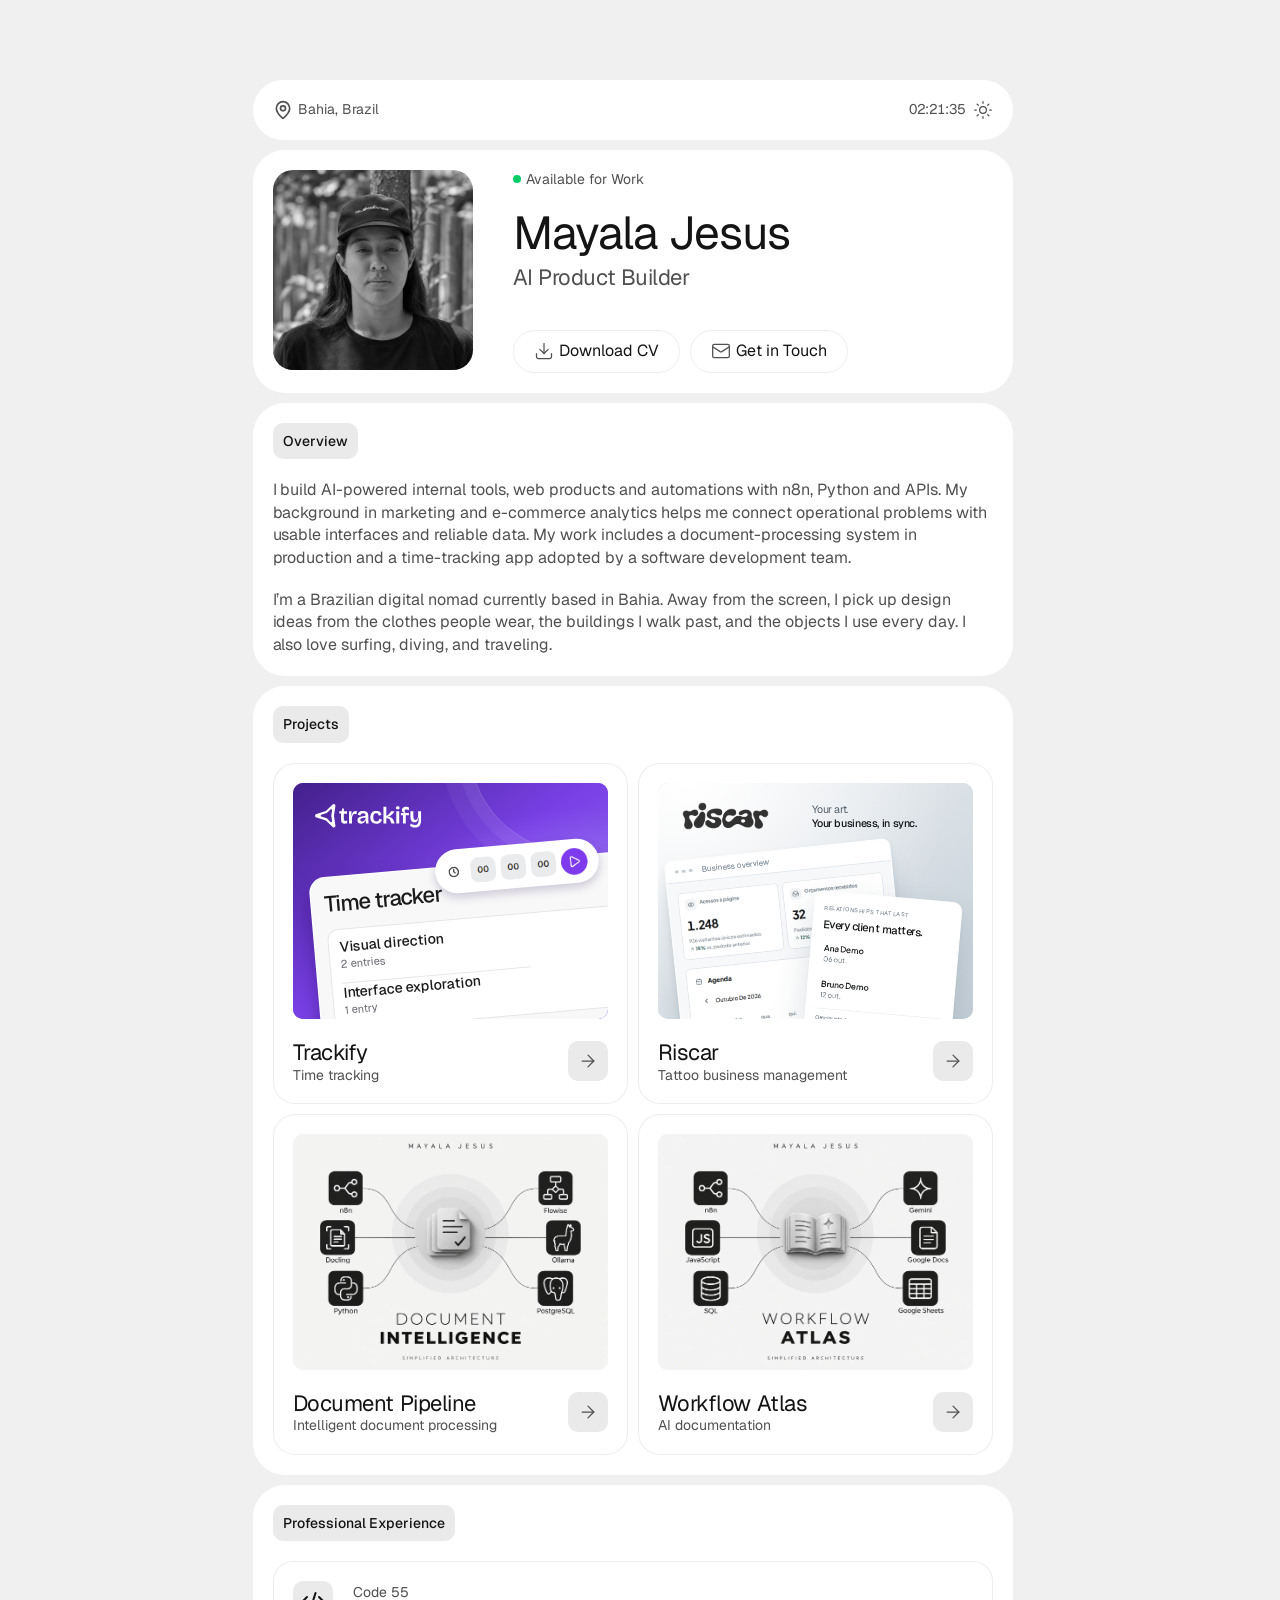
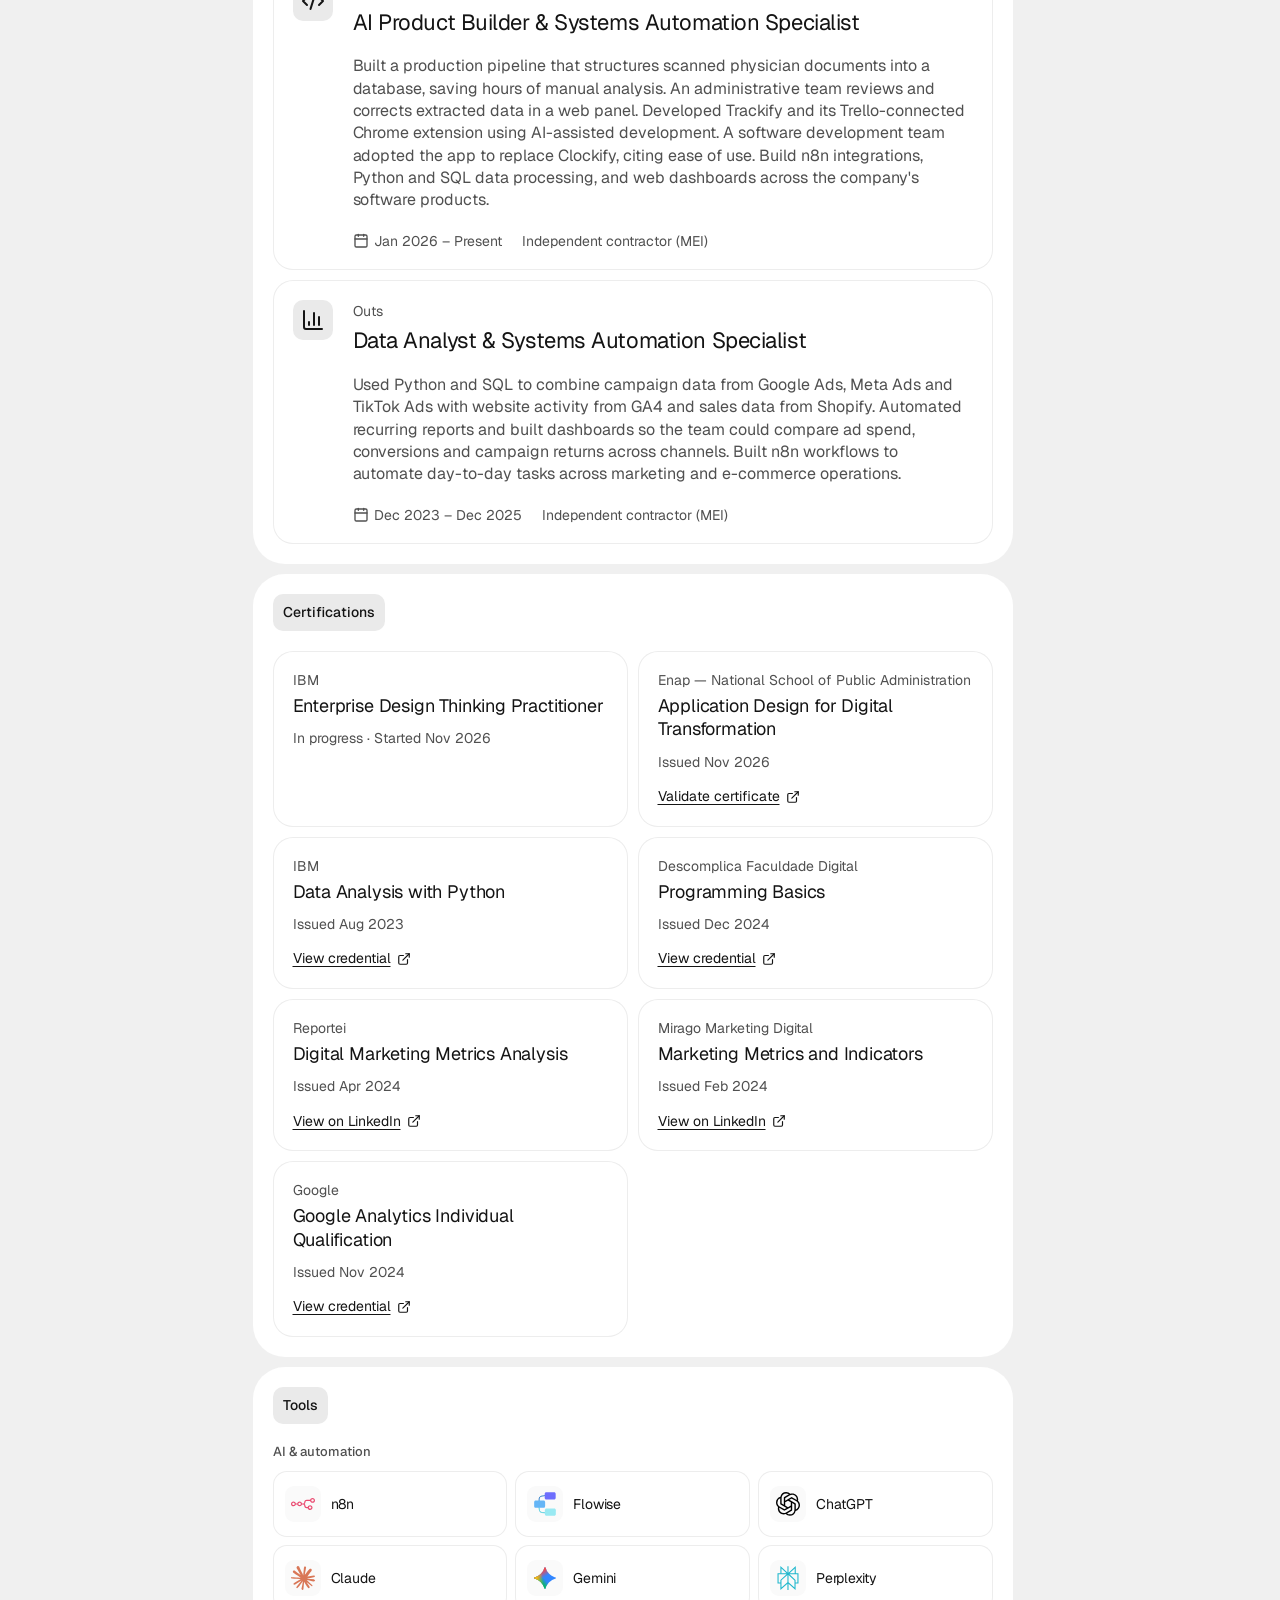
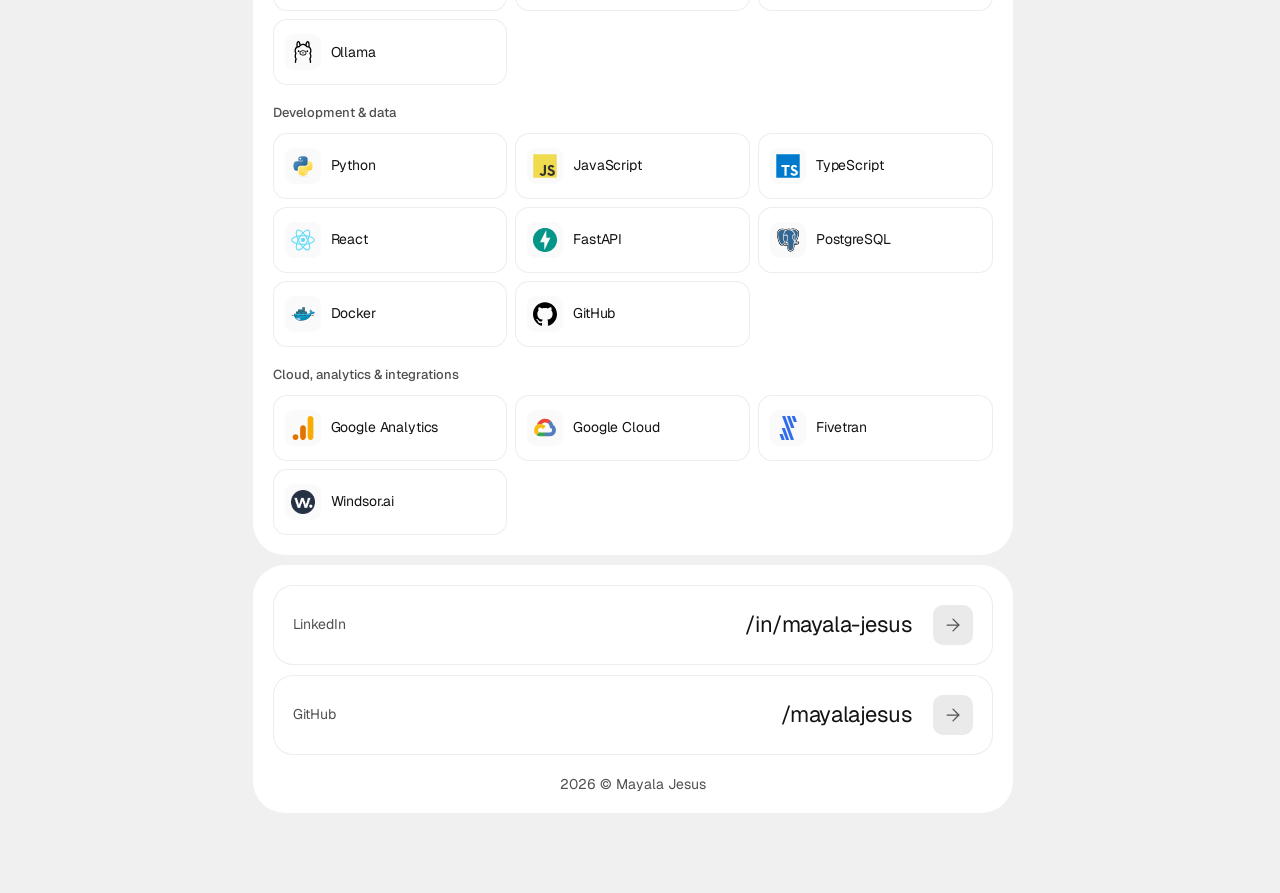
==== commit b07ed75b: "Place Riscar immediately after Trackify" ====
--- a/index.html
+++ b/index.html
@@ -16,7 +16,7 @@
       }
     } catch { /* The light theme works without storage. */ }
   </script>
-  <script type="module" crossorigin src="/assets/index-HNSsDZgN.js"></script>
+  <script type="module" crossorigin src="/assets/index-DUrSxGlf.js"></script>
   <link rel="stylesheet" crossorigin href="/assets/index-DE9KO2sW.css">
 <link rel="canonical" href="https://mayalajesus.github.io/"/>
 <meta property="og:title" content="Mayala Jesus — AI Product Builder"/>
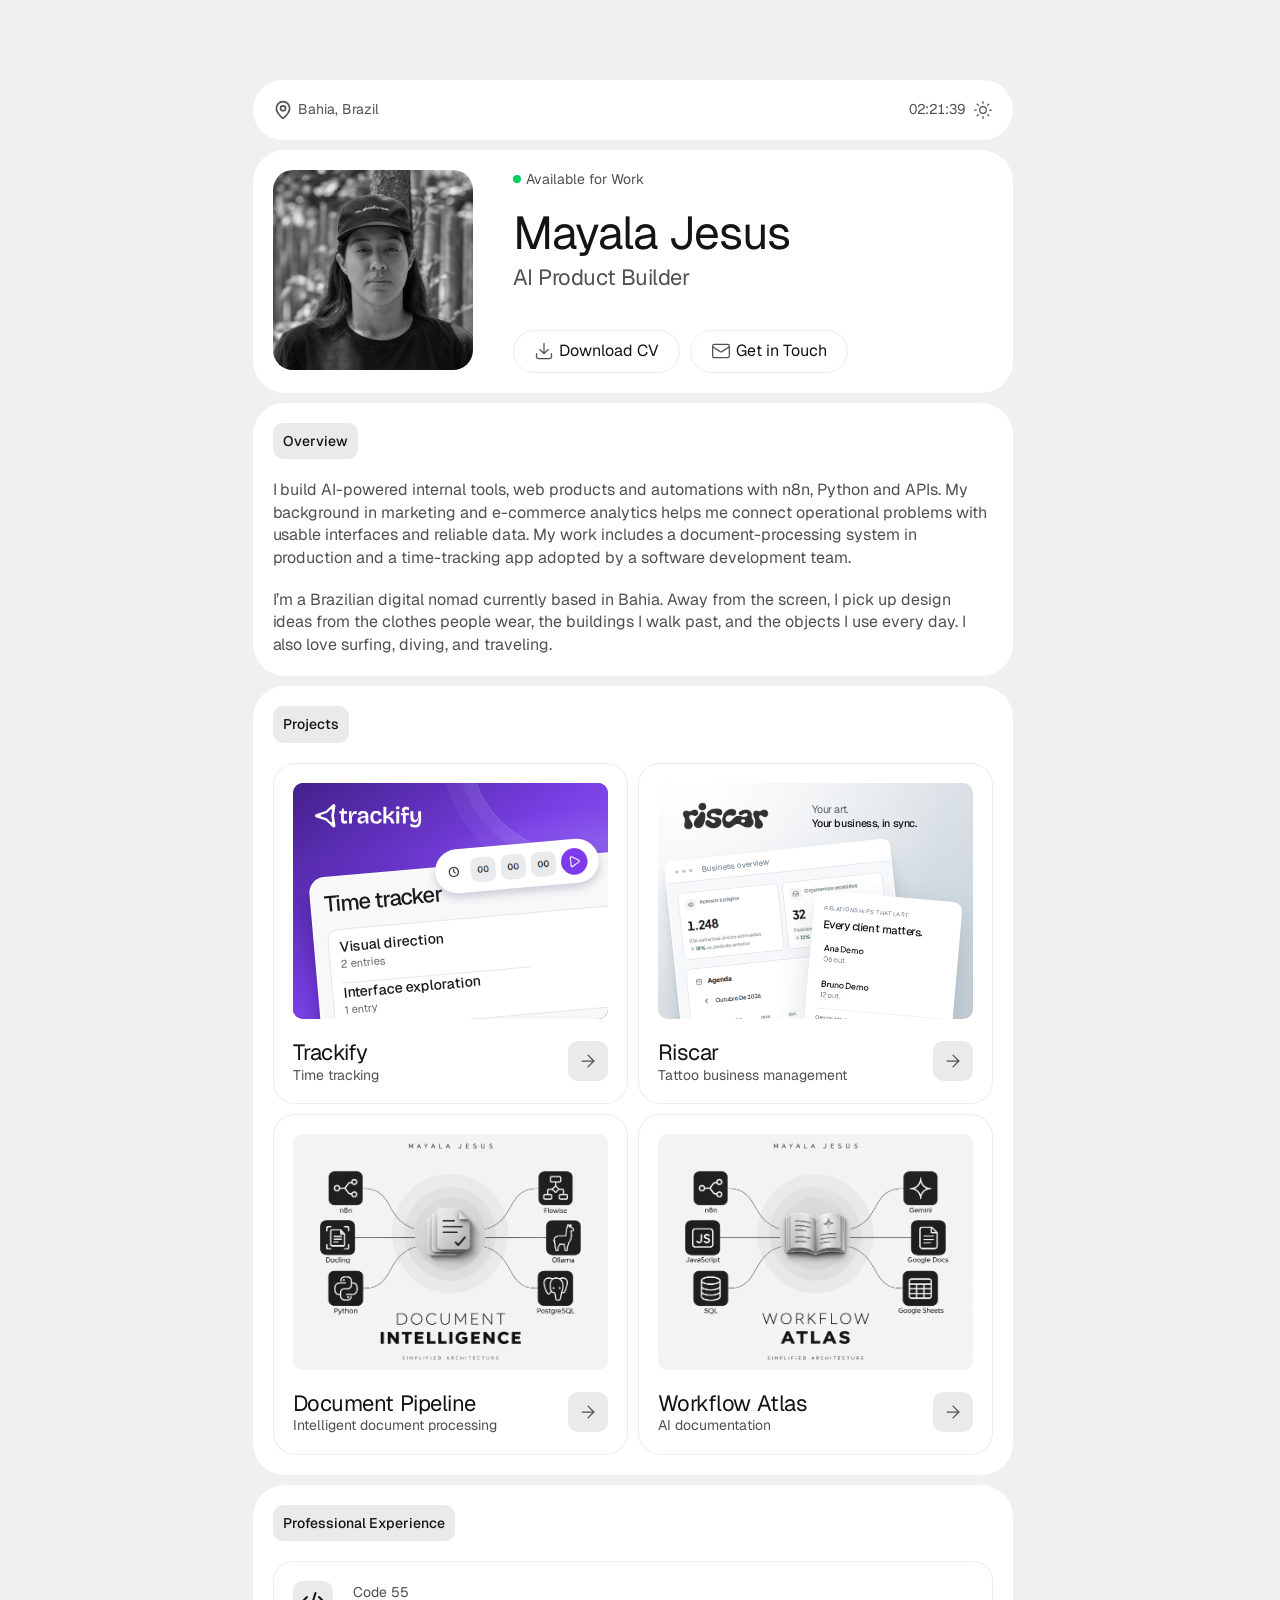
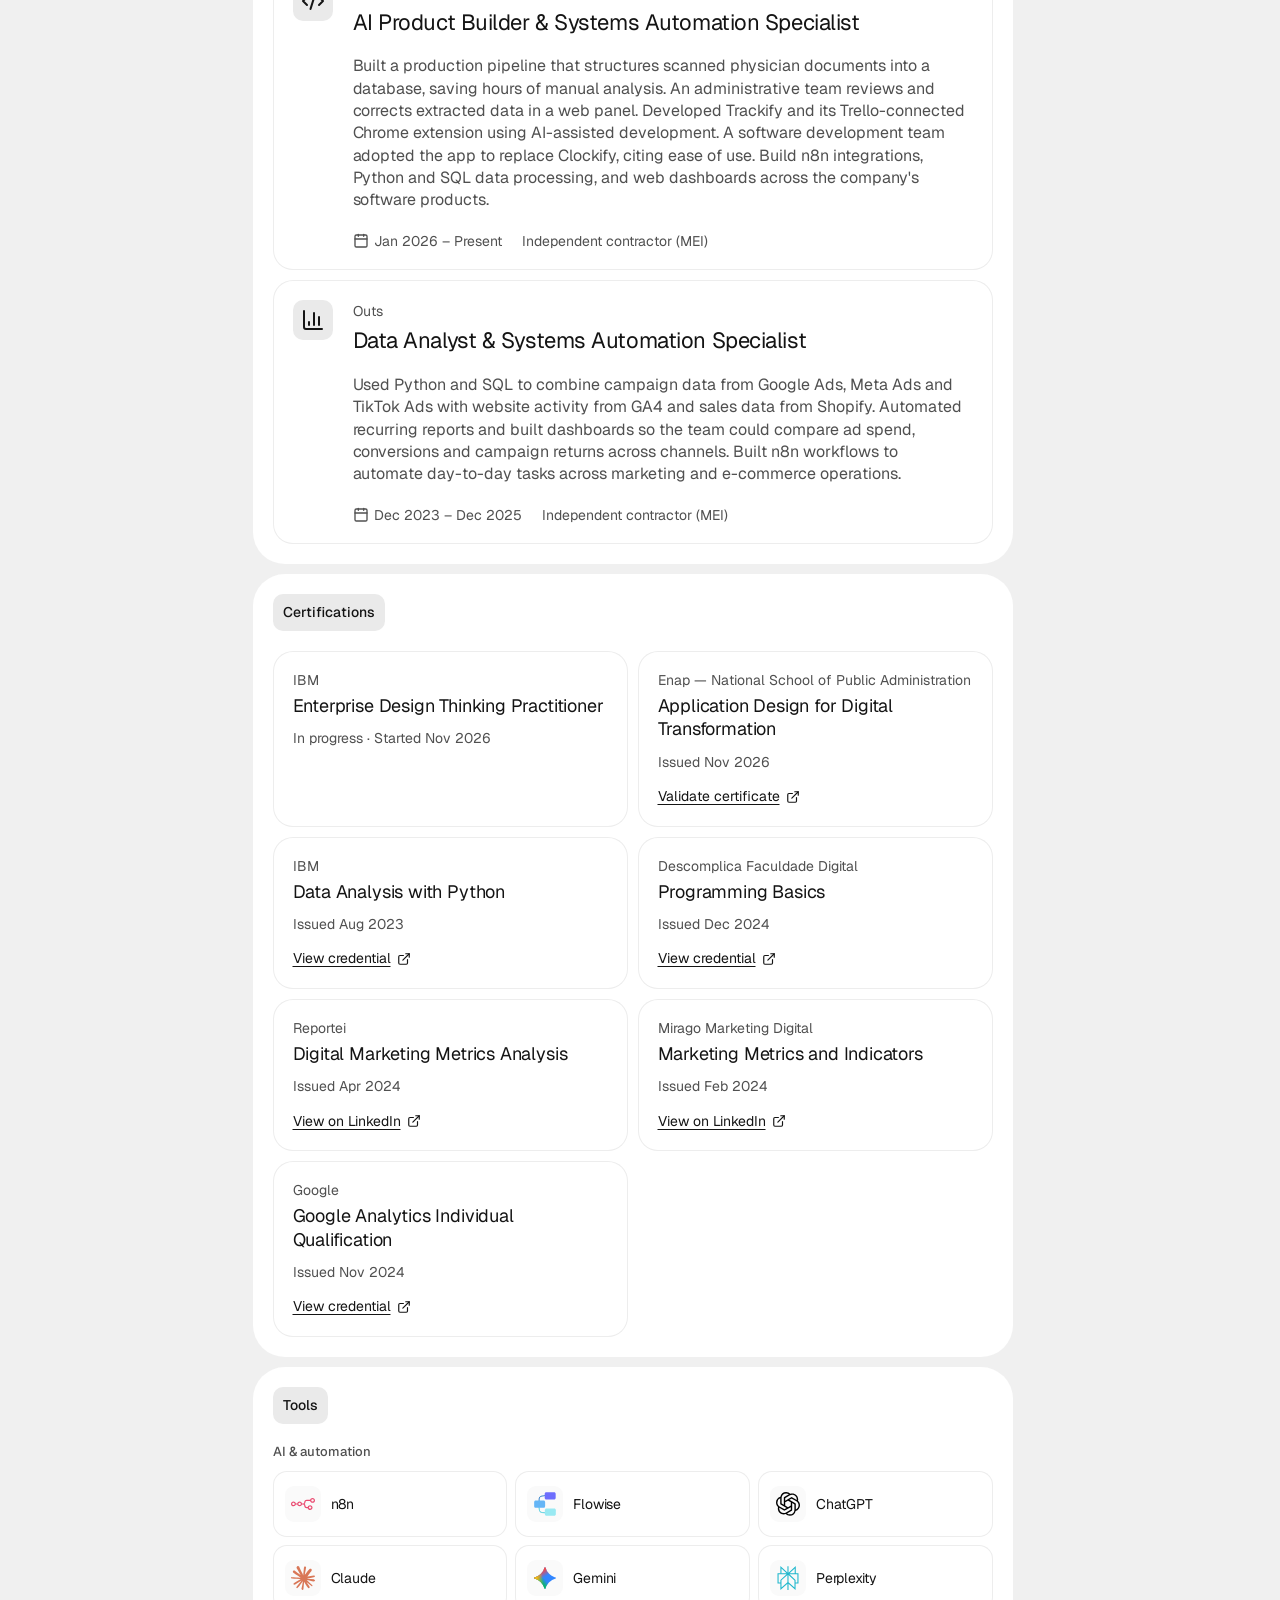
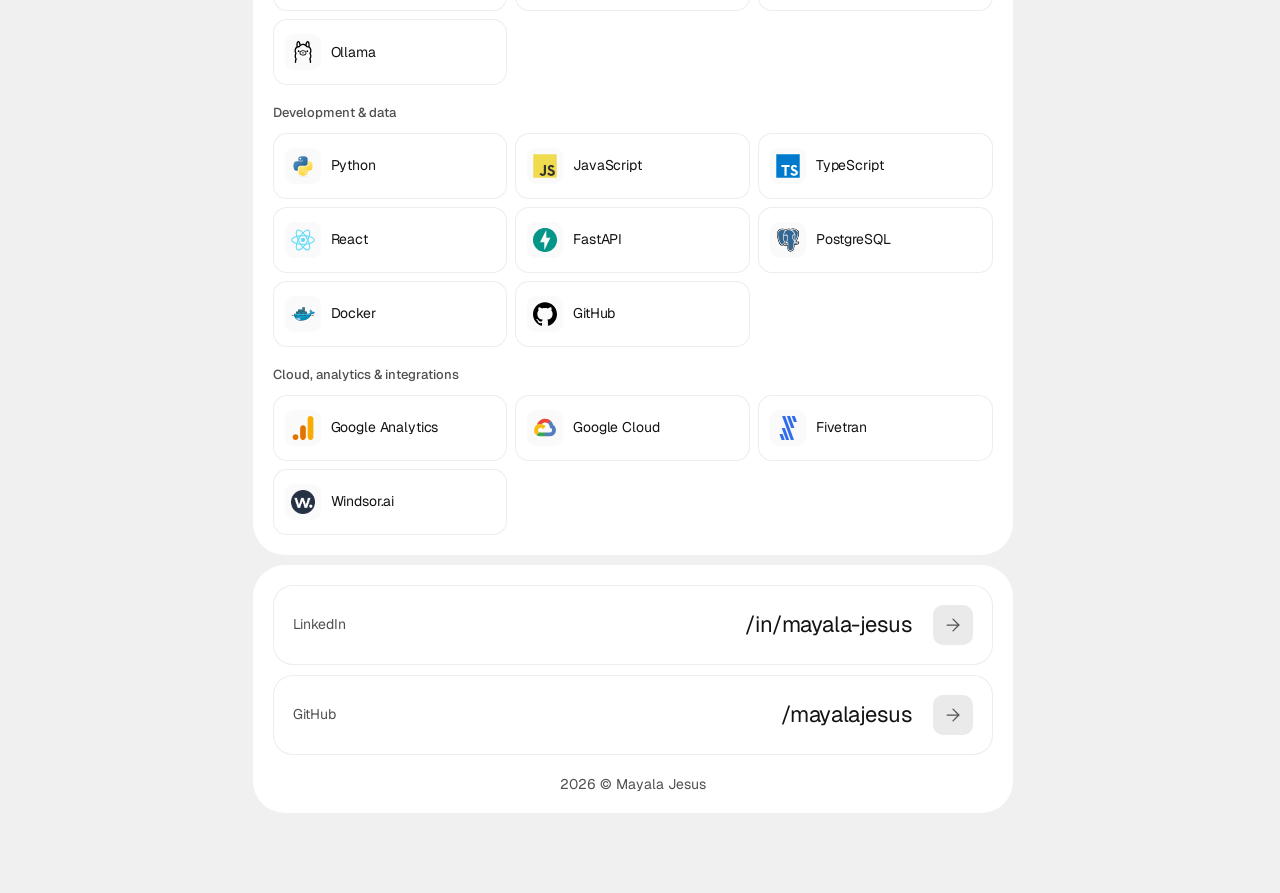
==== commit 83dc5057: "Add product demos and align responsive previews with current apps" ====
--- a/index.html
+++ b/index.html
@@ -16,8 +16,8 @@
       }
     } catch { /* The light theme works without storage. */ }
   </script>
-  <script type="module" crossorigin src="/assets/index-DUrSxGlf.js"></script>
-  <link rel="stylesheet" crossorigin href="/assets/index-DE9KO2sW.css">
+  <script type="module" crossorigin src="/assets/index-BPAJ7MoP.js"></script>
+  <link rel="stylesheet" crossorigin href="/assets/index-6wSZ3mUu.css">
 <link rel="canonical" href="https://mayalajesus.github.io/"/>
 <meta property="og:title" content="Mayala Jesus — AI Product Builder"/>
 <meta property="og:description" content="AI-powered internal tools, web products and automations. Explore Mayala Jesus’s work in product development, document intelligence and systems automation."/>
--- a/assets/index-6wSZ3mUu.css
+++ b/assets/index-6wSZ3mUu.css
@@ -0,0 +1 @@
+@font-face{font-family:Geist;src:url(/fonts/geist-regular.woff2) format("woff2");font-weight:400;font-display:swap}@font-face{font-family:Geist;src:url(/fonts/geist-medium.woff2) format("woff2");font-weight:500;font-display:swap}:root{scrollbar-gutter:stable;color-scheme:light;--bg: #f0f0f0;--panel: #fff;--chip: #eaeaea;--line: #ededed;--fg: #141414;--muted: #505050;--hover: #e3e3e3;--green: #00ce65;font:400 16px/1.4 Geist,Arial,sans-serif;color:var(--fg);background:var(--bg);-webkit-font-smoothing:antialiased}:root[data-theme=dark]{color-scheme:dark;--bg: #141414;--panel: #1f1f1f;--chip: #303030;--line: #303030;--fg: #fff;--muted: #b3b3b3;--hover: #383838}*{box-sizing:border-box}body,p,h1,h2,h3,dl,dd{margin:0}a,button{color:inherit;font:inherit}a{text-decoration:none}button{cursor:pointer}a:focus-visible,button:focus-visible{outline:2px solid #678dae;outline-offset:3px}.portfolio{width:min(760px,calc(100% - 20px));margin:80px auto;display:grid;gap:10px}.card,.location-bar{background:var(--panel);border-radius:32px;padding:20px;min-width:0}.location-bar,.location-bar span,.status,.button,.actions,.project-footer,.entry-meta,.entry-meta span,.tool,.contact-row,.repo-link{display:flex;align-items:center}.location-bar{justify-content:space-between;height:60px;font-size:14px;color:var(--muted)}.location-bar span{gap:5px}.location-bar .clock{gap:8px}.location-bar svg{width:20px;height:20px}.clock time{font-variant-numeric:tabular-nums}.button{color:var(--fg);border:1px solid var(--line);background:var(--panel);justify-content:center;gap:5px;border-radius:32px;padding:9px 20px;min-height:42px;transition:background .2s}.button svg{width:20px;height:20px;color:var(--muted);stroke-width:1.5}.button:hover,.project:hover .arrow,.contact-row:hover .arrow,.case-back:hover{background:var(--hover)}.clock .button{position:relative;min-height:20px;width:20px;padding:0;border:0;background:transparent}.clock .button:before{content:"";position:absolute;top:-10px;right:-6px;bottom:-10px;left:-6px}.profile{display:flex;gap:40px;align-items:stretch}.portrait{width:200px;height:200px;border-radius:20px;object-fit:cover;filter:grayscale(1)}.identity{min-width:0;display:flex;flex-direction:column;flex:1;align-items:flex-start}.status,small,.entry-meta{font-size:14px;line-height:1.3;color:var(--muted)}.status{gap:5px;margin-bottom:20px}.status i{width:8px;height:8px;border-radius:50%;background:var(--green)}h1{font-size:46px;letter-spacing:-.02em;line-height:1.1;font-weight:400}.role,h3,.project-footer strong,.contact-row strong,.tool strong{font-size:22px;font-weight:400;line-height:1.2;letter-spacing:-.02em}.role{color:var(--muted);margin-top:5px}.actions{gap:10px;flex-wrap:wrap;padding-top:40px;margin-top:auto}h2{justify-self:start;width:fit-content;font-size:14px;font-weight:500;line-height:1.2;border-radius:10px;padding:10px;background:var(--chip)}.section,.overview,.projects,.experience,.case-section{display:grid;gap:20px}.overview p,.inset p,.case-section p{font-size:16px;line-height:1.4;letter-spacing:-.01px;color:var(--muted)}.project-grid,.tool-grid,.case-facts{display:grid;grid-template-columns:repeat(2,minmax(0,1fr));gap:10px}.project,.inset{display:block;padding:20px;border-radius:20px;box-shadow:inset 0 0 0 1px var(--line);min-width:0}.project{border-radius:22px}.project-cover,.project .trackify-cover{display:block;width:100%;aspect-ratio:4/3;border-radius:10px;object-fit:cover;overflow:hidden}.project-footer{margin-top:20px;justify-content:space-between;gap:10px}.project-footer strong,.project-footer small,.tool strong,.tool small{display:block}.arrow{flex:none;width:40px;height:40px;border-radius:10px;color:var(--muted);background:var(--chip);display:grid;place-items:center;transition:background .2s}.arrow svg{width:20px;height:20px;stroke-width:1.5}.experience{gap:10px}.experience h2{margin-bottom:10px}.experience-entry{display:flex;gap:20px;align-items:flex-start}.company-icon{flex:none;display:grid;place-items:center;width:40px;height:40px;border-radius:10px;color:var(--fg);background:var(--chip)}.inset h3{margin:5px 0 0}.inset p,.entry-meta{margin-top:20px}.entry-meta{gap:8px 20px;flex-wrap:wrap}.entry-meta span{gap:5px}.entry-meta svg{width:16px;height:16px}.tool-group>h3{font-size:13px;color:var(--muted);font-weight:500;letter-spacing:0;margin-bottom:12px}.tool-group .tool-grid{list-style:none;padding:0;margin:0;grid-template-columns:repeat(3,minmax(0,1fr));gap:8px}.tool{display:flex;gap:10px;min-height:66px;padding:12px;border-radius:14px;transition:background .2s}.tool:hover{background:var(--hover)}.tool-logo{display:grid;place-items:center;flex:none;width:36px;height:36px;padding:6px;border-radius:9px;background:#fafafa;color:#222}.tool-logo img,.tool-logo svg{display:block;width:24px;height:24px;object-fit:contain}.tool-group .tool strong{font-size:14px;letter-spacing:-.01em;line-height:1.25;overflow-wrap:anywhere}.contact-list{display:grid;gap:10px}.contact-row{display:flex;gap:20px}.contact-row strong{flex:1;text-align:right}.copyright{text-align:center;margin-top:10px}.certification-grid{display:grid;grid-template-columns:repeat(2,minmax(0,1fr));gap:10px}.certification{display:flex;flex-direction:column;align-items:flex-start}.certification h3{font-size:18px;line-height:1.3;letter-spacing:-.01em}.certification .entry-meta{margin-top:12px;gap:6px 12px}.certification .source-link{margin-top:auto;padding-top:16px;font-size:14px}@media(max-width:600px){.certification-grid{grid-template-columns:1fr}}.case-header .case-facts{display:grid;gap:20px}.case-facts dt,.inset .fact-title{font-size:14px;font-weight:500;line-height:1.2;margin:0}.case-facts dd,.fact-title+p{margin:0;color:var(--muted)}.case-back{color:var(--muted)}.case-cover{padding:0;overflow:hidden}.case-cover .trackify-cover{border-radius:inherit}.repo-link{gap:8px;justify-content:space-between}.tech-list{display:flex;flex-wrap:wrap;gap:6px;list-style:none;padding:0;margin:18px 0 0}.tech-list li{font-size:12px;color:var(--muted);border:1px solid var(--line);border-radius:7px;padding:5px 8px}.flow-steps{list-style:none;padding:0;margin:0;display:grid;gap:10px}.flow-steps li{display:flex;align-items:center;gap:12px;color:var(--muted);font-size:15px}.flow-steps li>span{display:grid;place-items:center;width:32px;height:32px;flex:none;border-radius:8px;background:var(--chip);font-size:12px}.evidence-list{display:grid;gap:10px}.evidence-list h3{font-size:18px;margin:0}.evidence-list p{margin-top:10px}.source-link{display:inline-flex;align-items:center;gap:6px;margin-top:14px;font-size:14px;text-decoration:underline;text-underline-offset:3px}.case-section .evidence-note{font-size:13px}.case-section .sample-note{font-size:13px;line-height:1.5}.walkthrough-controls{display:flex;gap:8px;flex-wrap:wrap}.walkthrough-controls button{display:inline-flex;align-items:center;justify-content:center;gap:8px;background:var(--panel);border:1px solid var(--line);border-radius:10px;padding:10px 12px;font-size:14px;min-height:44px}.walkthrough-controls button[aria-pressed=true]{background:var(--fg);color:var(--panel);border-color:var(--fg)}.walkthrough-panel h3,.walkthrough-panel p{margin-top:12px}.walkthrough-icon{color:var(--muted)}.sample-fields{display:grid;margin-top:24px}.sample-fields>div{display:grid;grid-template-columns:1fr 1.5fr;gap:12px;border-top:1px solid var(--line);padding:12px 0;font-size:14px}.sample-fields dt{color:var(--muted)}.sample-fields dd{overflow-wrap:anywhere}.automation-cover{display:block;width:100%;height:auto;aspect-ratio:4/3;object-fit:contain;overflow:hidden;border-radius:10px;background:#f6f6f4}.case-cover .automation-cover{border-radius:inherit}.riscar-cover{position:relative;display:block;width:100%;aspect-ratio:4/3;overflow:hidden;border-radius:10px;background:#dce2e7;color:#121416;container-type:inline-size}.riscar-cover-art{position:absolute;top:0;right:0;bottom:0;left:0;background:radial-gradient(ellipse at 10% 0,#fff 0,transparent 65%),linear-gradient(145deg,#f0f2f4,#c3ced7)}.riscar-cover-logo{position:absolute;top:7%;left:7%;width:29%;height:14%;object-fit:contain;object-position:left}.riscar-cover-caption{position:absolute;top:8%;left:49%;right:5%;font-size:3.4cqw;line-height:1.35;letter-spacing:-.035em;color:#53616d}.riscar-cover-caption strong{color:#121416;font-weight:500}.riscar-cover-screen{position:absolute;top:28%;left:7%;width:72%;border:1px solid #fff;border-radius:2.5cqw;overflow:hidden;background:#f7f8fa;box-shadow:0 6cqw 9cqw -3cqw #273f5350,0 1cqw 2cqw #273f5310;transform:rotate(-6deg)}.riscar-window-bar{display:flex;align-items:center;gap:1cqw;height:7cqw;padding:0 3cqw;border-bottom:1px solid #e3e8ed;background:#fff}.riscar-window-bar i{width:1.2cqw;height:1.2cqw;background:#c6ced5;border-radius:50%}.riscar-window-bar>span{font-size:2.5cqw;color:#657584;margin-left:2cqw}.riscar-dashboard-detail,.riscar-client-detail{display:block;position:relative;overflow:hidden}.riscar-dashboard-detail{margin:2cqw}.riscar-dashboard-detail img,.riscar-client-detail img{display:block;max-width:none;height:auto;position:absolute;top:0;left:0}.riscar-relationship-card{position:absolute;top:48%;left:48%;width:47%;padding:4cqw 3cqw 2.5cqw;border:1px solid #fff;border-radius:3cqw;background:#fff;box-shadow:0 4cqw 10cqw #273f5329,0 .5cqw 1cqw #273f530a;transform:rotate(5deg)}.riscar-detail-eyebrow{display:block;font-size:1.8cqw;letter-spacing:.09em;color:#657584}.riscar-detail-title{display:block;font-size:3.5cqw;font-weight:500;letter-spacing:-.04em;margin-top:1.3cqw}.riscar-client-detail{margin-top:2cqw}.riscar-demo-label{display:block;font-size:1.8cqw;color:#657584;padding-top:2cqw;border-top:1px solid #eef0f2}.workflow-gallery{display:block;min-width:0;padding:24px}.gallery-heading,.gallery-navigation,.gallery-lightbox-heading{display:flex;justify-content:space-between;align-items:center;gap:16px}.gallery-eyebrow{display:block;font-size:11px;text-transform:uppercase;letter-spacing:.12em;color:var(--muted);margin-bottom:8px}.gallery-heading h2{margin:0;padding:0;background:none;font-size:21px;letter-spacing:-.03em}.gallery-count{font-size:13px;font-variant-numeric:tabular-nums}.gallery-count>span{color:var(--muted)}.gallery-track{display:grid;grid-auto-flow:column;grid-auto-columns:100%;gap:16px;overflow-x:auto;overscroll-behavior-x:contain;scroll-snap-type:x mandatory;scrollbar-width:none;margin-top:22px;border-radius:14px}.gallery-track::-webkit-scrollbar{display:none}.gallery-slide{min-width:0;margin:0;scroll-snap-align:start;scroll-snap-stop:always}.gallery-image-button{position:relative;display:grid;place-items:center;width:100%;aspect-ratio:2 / 1;padding:16px;overflow:hidden;border:1px solid #e5e8ea;border-radius:14px;background:#f8fafb;cursor:zoom-in}.gallery-image-button img{display:block;position:absolute;top:16px;right:16px;bottom:16px;left:16px;width:calc(100% - 32px);height:calc(100% - 32px);object-fit:contain}.product-gallery .gallery-image-button{aspect-ratio:1.25}.gallery-expand{display:flex;align-items:center;gap:6px;position:absolute;bottom:10px;right:10px;padding:7px 9px;font-size:11px;color:#30383a;background:#fffffff2;border:1px solid #dfe3e5;border-radius:8px;box-shadow:0 2px 10px #00000008}.gallery-slide figcaption{padding:18px 2px 0}.gallery-slide figcaption h3{font-size:17px;margin:0;line-height:1.35;letter-spacing:-.02em}.gallery-slide figcaption p{font-size:14px;margin:8px 0 0;color:var(--muted);line-height:1.6}.gallery-navigation{margin-top:18px}.gallery-dots,.gallery-arrows{display:flex;align-items:center;gap:6px}.gallery-dots button{display:grid;place-items:center;width:28px;height:36px;padding:0;border:0;background:transparent;cursor:pointer}.gallery-dots button span{height:5px;width:5px;border-radius:10px;background:var(--muted);opacity:.45;transition:width .2s,opacity .2s}.gallery-dots button[aria-current] span{width:22px;opacity:1;background:var(--fg)}.gallery-arrows button,.gallery-close{display:grid;place-items:center;width:40px;height:40px;border:1px solid var(--line);background:var(--chip);border-radius:12px;color:var(--fg);cursor:pointer}.gallery-arrows button:disabled{opacity:.25;cursor:default}.gallery-arrows button:not(:disabled):hover,.gallery-close:hover{background:var(--hover)}.gallery-note{margin:16px 0 0;font-size:11px;color:var(--muted);line-height:1.5}.gallery-track:focus-visible,.workflow-gallery button:focus-visible,.gallery-close:focus-visible{outline:2px solid var(--fg);outline-offset:-2px}.gallery-lightbox-overlay{position:fixed;top:0;right:0;bottom:0;left:0;z-index:100;background:#080b0dd9;-webkit-backdrop-filter:blur(6px);backdrop-filter:blur(6px)}.gallery-lightbox{position:fixed;top:50%;left:50%;transform:translate(-50%,-50%);z-index:101;width:min(1400px,94vw);max-height:92dvh;overflow-y:auto;padding:22px;border:1px solid var(--line);border-radius:22px;background:var(--panel);color:var(--fg);box-shadow:0 30px 100px #0008}.gallery-lightbox-heading{margin-bottom:20px}.gallery-lightbox-heading h2{margin:0;font-size:20px;background:none;padding:0}.gallery-close{flex:none}.gallery-lightbox>img{display:block;width:100%;max-height:65dvh;object-fit:contain;border-radius:12px;background:#f8fafb}.gallery-lightbox>p{color:var(--muted);margin-top:16px;font-size:14px}@media(max-width:480px){.workflow-gallery{padding:18px}.gallery-image-button{aspect-ratio:1.5;padding:8px}.gallery-image-button img{top:8px;right:8px;bottom:8px;left:8px;width:calc(100% - 16px);height:calc(100% - 16px)}.gallery-track{margin-top:18px}.gallery-slide figcaption h3{font-size:16px}.gallery-lightbox{padding:14px;border-radius:16px}.gallery-lightbox-heading h2{font-size:17px}}@media(min-width:810px)and (max-width:1199px){.portfolio{margin-top:150px}}@media(max-width:809px){.portfolio{margin:10px auto}.profile{flex-direction:row;gap:20px;align-items:flex-start}.portrait{width:120px;height:120px;flex:none}.identity{align-items:flex-start;text-align:left}.status{margin-bottom:10px}h1{font-size:32px}.role,h3,.project-footer strong,.tool strong,.contact-row strong{font-size:18px}.actions{width:100%;padding-top:20px;flex-direction:row}.actions .button{font-size:14px;padding:9px 12px}.tool-grid,.project-grid{grid-template-columns:1fr}.experience-entry{flex-direction:column}.contact-row{gap:10px}}@media(max-width:480px){.tool-group .tool-grid{grid-template-columns:repeat(2,minmax(0,1fr))}.tool{gap:8px;padding:10px}.tool-logo{width:30px;height:30px;padding:4px}.tool-logo img,.tool-logo svg{width:22px;height:22px}.tool-group .tool strong{font-size:12px}.profile{position:relative;padding:20px}.portrait{position:absolute;top:20px;left:20px;width:72px;height:80px;border-radius:14px}.identity{width:100%;min-height:150px}.identity>.status,.identity>h1,.identity>.role{margin-left:88px}.identity>h1{font-size:26px}.identity>.status{font-size:12px;margin-bottom:6px}.identity>.role{font-size:16px}.actions{padding-top:24px;gap:8px}.actions .button{flex:1;padding:9px 10px}.case-facts{grid-template-columns:1fr}.contact-row{flex-wrap:wrap}.contact-row strong{font-size:16px;overflow-wrap:anywhere}}@media(prefers-reduced-motion:reduce){*,*:before,*:after{transition-duration:0s!important}}.trackify-cover{display:block;position:relative;width:100%;aspect-ratio:4 / 3;container-type:inline-size;overflow:hidden;isolation:isolate;border-radius:7px;background:#7e3bed}.trackify-art{position:absolute;top:0;right:0;bottom:0;left:0;overflow:hidden;background:radial-gradient(ellipse at 100% 100%,#baa4ff 0,transparent 64%),linear-gradient(142deg,#43208b,#7940e6 48%,#9870f1)}.trackify-art:before{content:"";position:absolute;width:112cqw;height:86cqw;top:-67cqw;right:-65cqw;border:1px solid rgb(255 255 255 / .19);border-radius:50%;box-shadow:0 0 0 4cqw #ffffff0e,0 0 0 9cqw #ffffff0b;transform:rotate(-32deg)}.trackify-wordmark{position:absolute;top:6.7cqw;left:7cqw;width:34cqw;filter:brightness(0) invert(1)}.trackify-sheet,.trackify-timer{position:absolute;transform:rotate(-5deg);border:1px solid rgb(255 255 255 / .9)}.trackify-sheet{top:25.5cqw;left:7cqw;width:110cqw;padding:4.5cqw 4cqw 6cqw;border-radius:5cqw;background:#f8f8f8;box-shadow:0 4cqw 7cqw #21045473}.interface-crop{position:relative;display:block;overflow:hidden}.interface-crop img{display:block;max-width:none;height:auto}.tracker-title{display:block;color:#1b1b1b;font-size:7cqw;font-weight:550;line-height:8.4cqw;letter-spacing:-.32cqw}.tracker-history{display:grid;gap:2.1cqw;margin-top:3.6cqw;padding:2.7cqw 3.3cqw;border:1px solid #e6e6e8;border-radius:3.5cqw;background:#fff}.tracker-entry{width:60cqw;min-height:12cqw;color:#1b1b1b;font-size:4.5cqw;font-weight:550;line-height:6cqw}.entry-count{display:block;color:#686871;font-size:3.5cqw;font-weight:400;line-height:5cqw}.tracker-entry+.tracker-entry{box-sizing:content-box;border-top:1px solid #e7e7ea}.trackify-timer{top:19.5cqw;right:3cqw;width:52cqw;padding:1.8cqw 2.4cqw;border-radius:20cqw;background:#fff;box-shadow:0 1.3cqw 3.2cqw #321d5e38}.timer-controls{width:100%}.product-demo h2{background:none;padding:0;font-size:26px;letter-spacing:-.04em}.demo-features{display:flex;flex-wrap:wrap;gap:8px;list-style:none;padding:0;margin:22px 0}.demo-features li{padding:6px 10px;border:1px solid var(--line);border-radius:7px;color:var(--muted);font-size:12px}.demo-actions,.demo-actions a,.demo-launch{display:flex;align-items:center;gap:10px}.demo-actions{gap:22px;flex-wrap:wrap}.demo-launch{border:none;border-radius:10px;padding:13px 18px;background:var(--fg);color:var(--panel);font-size:14px;font-weight:500}.demo-launch:hover{opacity:.85}.demo-actions a{color:var(--muted);font-size:13px}.product-demo .demo-note{font-size:12px;margin-top:20px}.product-demo-dialog{position:fixed;z-index:101;top:4dvh;right:2vw;bottom:4dvh;left:2vw;display:flex;flex-direction:column;max-width:1440px;margin:0 auto;overflow:hidden;background:var(--panel);color:var(--fg);border:1px solid var(--line);border-radius:20px;box-shadow:0 24px 100px #0006}.demo-dialog-header{display:flex;justify-content:space-between;align-items:center;gap:16px;padding:18px 24px}.demo-dialog-header h2{padding:0;background:none;font-size:22px;letter-spacing:-.03em}.demo-dialog-header p{font-size:13px;color:var(--muted);margin-top:4px}.demo-icon-button{display:inline-flex;align-items:center;justify-content:center;flex:none;width:40px;height:40px;border:1px solid var(--line);border-radius:9px;background:transparent}.demo-icon-button:hover{background:var(--hover)}.demo-toolbar{display:flex;align-items:center;justify-content:space-between;gap:12px;padding:0 24px 14px}.demo-device-toggle{display:flex;gap:4px;padding:4px;background:var(--bg);border:1px solid var(--line);border-radius:10px}.demo-device-toggle button{display:inline-flex;align-items:center;justify-content:center;gap:7px;padding:8px 12px;border:0;border-radius:6px;background:transparent;color:var(--muted);font-size:13px}.demo-device-toggle button[aria-pressed=true]{background:var(--fg);color:var(--panel)}.demo-utilities{display:flex;gap:6px}.demo-stage{position:relative;flex:1;min-height:0;margin:0 16px;overflow:hidden;border:1px solid var(--line);border-radius:12px;background:#e8ebee;color-scheme:light}.demo-stage iframe{position:absolute;top:0;left:50%;border:0;transform-origin:top center;background:#f7f8fa}.demo-loading{position:absolute;top:0;right:0;bottom:0;left:0;display:grid;place-items:center;color:#505050;font-size:14px}.demo-dialog-note{padding:12px 24px;font-size:11px;color:var(--muted)}.demo-dialog-note a{text-decoration:underline;text-underline-offset:2px}@media(max-width:600px){.product-demo-dialog{top:8px;right:8px;bottom:8px;left:8px;border-radius:16px}.demo-dialog-header{padding:16px}.demo-dialog-header p{font-size:12px}.demo-toolbar{padding:0 12px 12px;gap:8px}.demo-device-toggle button{padding:8px;font-size:12px}.demo-stage{margin:0 8px}.demo-dialog-note{padding:10px 16px}}
